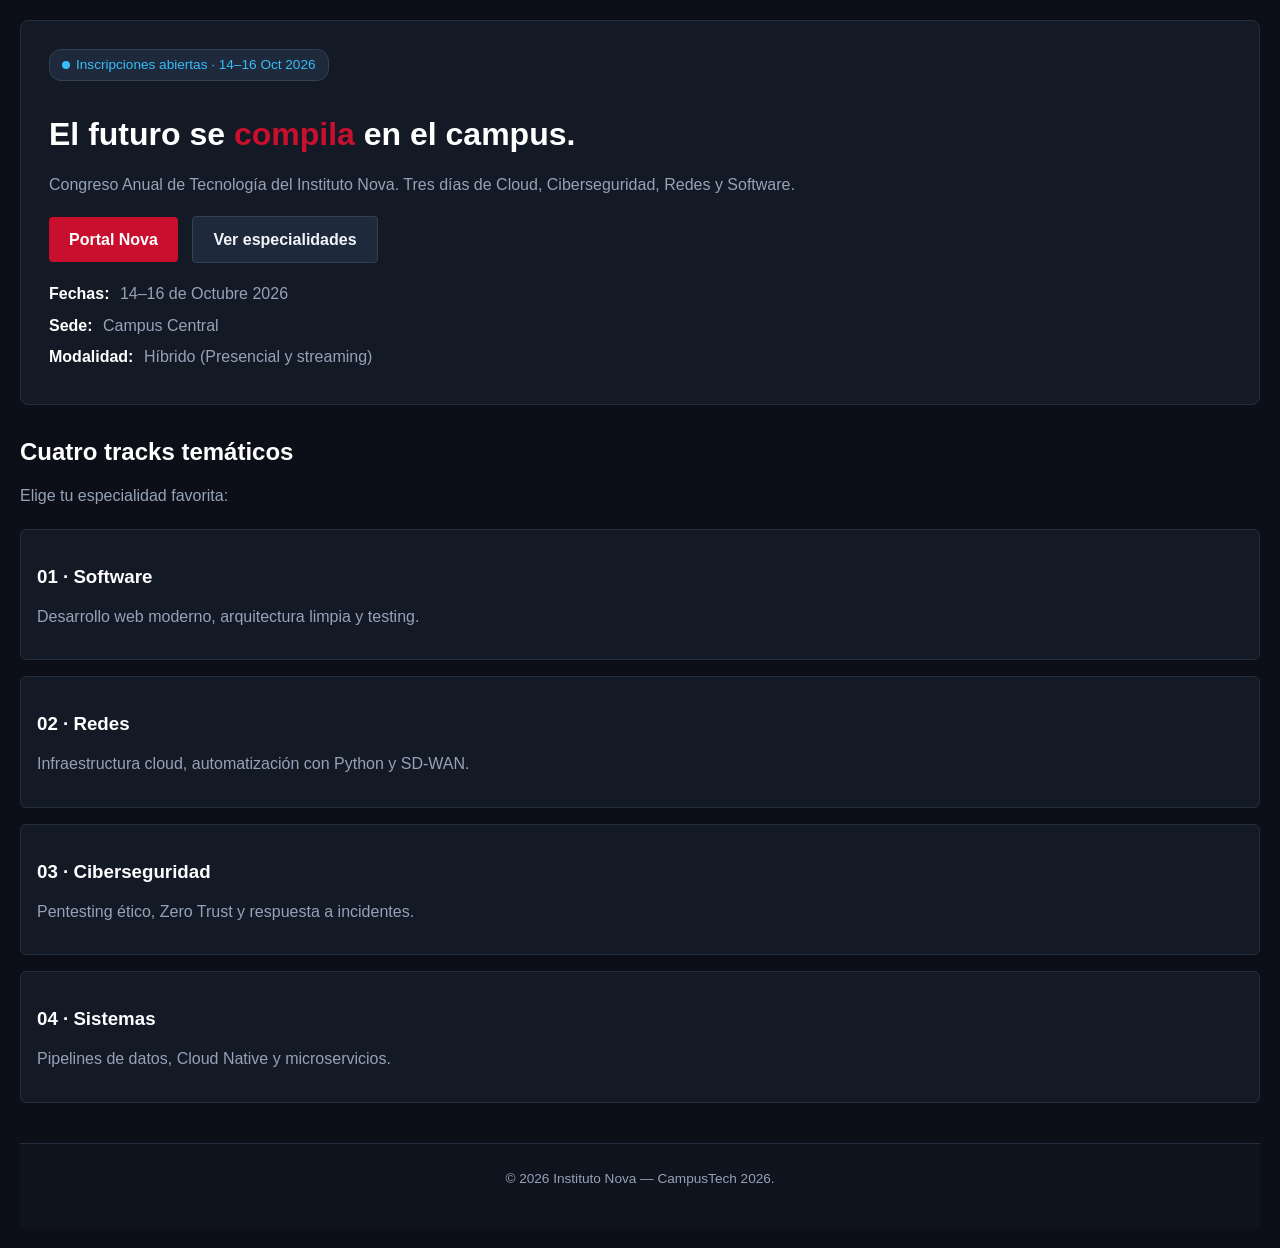
==== index.html @ 8973ba6c "feat(sesion-01): fundamentos de HTML5, metadatos y estilos basicos con CSS" ====
<!DOCTYPE html>
<html lang="es">
<head>
  <meta charset="UTF-8">
  <meta name="viewport" content="width=device-width, initial-scale=1">
  <title>CampusTech Nova 2026 — Inicio</title>
  <meta name="description" content="CampusTech Nova 2026: Congreso Anual de Tecnología del Instituto Nova.">
  <link rel="stylesheet" href="css/styles.css">
</head>
<body>
  <div class="container">
    <header class="hero-banner">
      <span class="live-pill"><span class="live-dot"></span>Inscripciones abiertas · 14–16 Oct 2026</span>
      <h1>El futuro se <span>compila</span> en el campus.</h1>
      <p>Congreso Anual de Tecnología del Instituto Nova. Tres días de Cloud, Ciberseguridad, Redes y Software.</p>
      <div class="hero-actions">
        <a href="https://www.instituto-nova.example" target="_blank" rel="noopener noreferrer" class="btn-primary">Portal Nova</a>
        <a href="#tracks" class="btn-secondary">Ver especialidades</a>
      </div>
      <div class="hero-meta">
        <div><strong>Fechas:</strong> 14–16 de Octubre 2026</div>
        <div><strong>Sede:</strong> Campus Central</div>
        <div><strong>Modalidad:</strong> Híbrido (Presencial y streaming)</div>
      </div>
    </header>

    <section id="tracks">
      <h2>Cuatro tracks temáticos</h2>
      <p>Elige tu especialidad favorita:</p>
      <div class="tracks-grid">
        <article class="track-card">
          <h3>01 · Software</h3>
          <p>Desarrollo web moderno, arquitectura limpia y testing.</p>
        </article>
        <article class="track-card">
          <h3>02 · Redes</h3>
          <p>Infraestructura cloud, automatización con Python y SD-WAN.</p>
        </article>
        <article class="track-card">
          <h3>03 · Ciberseguridad</h3>
          <p>Pentesting ético, Zero Trust y respuesta a incidentes.</p>
        </article>
        <article class="track-card">
          <h3>04 · Sistemas</h3>
          <p>Pipelines de datos, Cloud Native y microservicios.</p>
        </article>
      </div>
    </section>

    <footer class="site-footer">
      <p>© 2026 Instituto Nova — CampusTech 2026.</p>
    </footer>
  </div>
</body>
</html>
---- css/styles.css ----
/* ========================================================
   CampusTech Nova 2026 — Unidad 1: Estilos Básicos de HTML5
   ======================================================== */
* {
  margin: 0;
  padding: 0;
  box-sizing: border-box;
}

body {
  font-family: Arial, Helvetica, sans-serif;
  background-color: #0c0f17;
  color: #e2e8f0;
  line-height: 1.6;
  padding: 20px;
}

h1, h2, h3, h4 {
  color: #ffffff;
  margin-top: 16px;
  margin-bottom: 12px;
}

h1 span, h2 span {
  color: #c8102e;
}

p {
  margin-bottom: 14px;
  color: #94a3b8;
}

a {
  color: #38bdf8;
  text-decoration: none;
}

a:hover {
  text-decoration: underline;
}

.live-pill {
  display: inline-block;
  background-color: #1e293b;
  color: #38bdf8;
  padding: 4px 12px;
  border-radius: 12px;
  font-size: 0.85rem;
  margin-bottom: 12px;
  border: 1px solid #334155;
}

.live-dot {
  display: inline-block;
  width: 8px;
  height: 8px;
  background-color: #38bdf8;
  border-radius: 50%;
  margin-right: 6px;
}

.nova-badge {
  background-color: #c8102e;
  color: #ffffff;
  font-size: 0.75rem;
  font-weight: bold;
  padding: 3px 6px;
  border-radius: 3px;
  margin-right: 6px;
}

.site-header {
  background-color: #141926;
  border-bottom: 2px solid #232d42;
  padding: 16px;
  margin-bottom: 24px;
}

.header-container {
  max-width: 1100px;
  margin: 0 auto;
}

.logo {
  font-size: 1.3rem;
  font-weight: bold;
  color: #ffffff;
  display: block;
  margin-bottom: 10px;
}

.main-nav ul {
  list-style: none;
  padding: 0;
  margin: 10px 0;
}

.main-nav li {
  display: inline-block;
  margin-right: 16px;
}

.nav-link {
  color: #94a3b8;
  font-weight: bold;
}

.nav-link.active {
  color: #38bdf8;
}

.main-content {
  max-width: 1100px;
  margin: 0 auto;
}

.hero-banner {
  background-color: #141926;
  border: 1px solid #232d42;
  border-radius: 8px;
  padding: 28px;
  margin-bottom: 28px;
}

.hero-actions {
  margin: 18px 0;
}

.btn-primary {
  display: inline-block;
  background-color: #c8102e;
  color: #ffffff;
  padding: 10px 20px;
  border-radius: 4px;
  font-weight: bold;
  margin-right: 10px;
}

.btn-secondary {
  display: inline-block;
  background-color: #1e293b;
  color: #f1f5f9;
  border: 1px solid #334155;
  padding: 10px 20px;
  border-radius: 4px;
  font-weight: bold;
}

.hero-meta div {
  margin-bottom: 6px;
  color: #94a3b8;
}

.hero-meta strong {
  color: #ffffff;
  margin-right: 6px;
}

.tracks-grid, .speakers-grid, .workshops-grid, .stats-grid {
  margin: 20px 0;
}

.track-card, .speaker-card, .workshop-card, .stat, .mission-card, .info-card {
  background-color: #141926;
  border: 1px solid #232d42;
  border-radius: 6px;
  padding: 16px;
  margin-bottom: 16px;
}

.badge {
  display: inline-block;
  padding: 3px 8px;
  font-size: 0.75rem;
  border-radius: 3px;
  background-color: #1e293b;
  color: #38bdf8;
  border: 1px solid #334155;
  margin-bottom: 8px;
}

.custom-table {
  width: 100%;
  border-collapse: collapse;
  margin: 16px 0 24px;
  background-color: #141926;
}

.custom-table caption {
  text-align: left;
  font-weight: bold;
  color: #38bdf8;
  margin-bottom: 8px;
  font-size: 1.1rem;
}

.custom-table th, .custom-table td {
  border: 1px solid #334155;
  padding: 10px 12px;
  text-align: left;
}

.custom-table th {
  background-color: #1e293b;
  color: #ffffff;
}

.custom-table tr:nth-child(even) {
  background-color: #0f131d;
}

.form-card {
  background-color: #141926;
  border: 1px solid #232d42;
  border-radius: 8px;
  padding: 24px;
  margin: 20px 0;
}

fieldset {
  border: 1px solid #334155;
  border-radius: 6px;
  padding: 16px;
  margin-bottom: 20px;
}

legend {
  font-weight: bold;
  color: #38bdf8;
  padding: 0 8px;
}

.form-group {
  margin-bottom: 14px;
}

label {
  display: block;
  margin-bottom: 4px;
  font-size: 0.9rem;
  color: #cbd5e1;
}

.required {
  color: #c8102e;
  margin-left: 4px;
}

input[type="text"], input[type="email"], input[type="tel"], select, textarea {
  width: 100%;
  max-width: 550px;
  padding: 8px 12px;
  background-color: #0c0f17;
  color: #ffffff;
  border: 1px solid #334155;
  border-radius: 4px;
  font-family: inherit;
  font-size: 0.95rem;
}

input[type="radio"], input[type="checkbox"] {
  margin-right: 8px;
}

.form-hint {
  display: block;
  font-size: 0.8rem;
  color: #64748b;
  margin-top: 4px;
}

video, audio {
  max-width: 100%;
  margin: 12px 0;
  display: block;
}

.site-footer {
  background-color: #0f131d;
  border-top: 1px solid #232d42;
  padding: 24px 16px;
  margin-top: 40px;
  text-align: center;
  color: #64748b;
  font-size: 0.85rem;
}
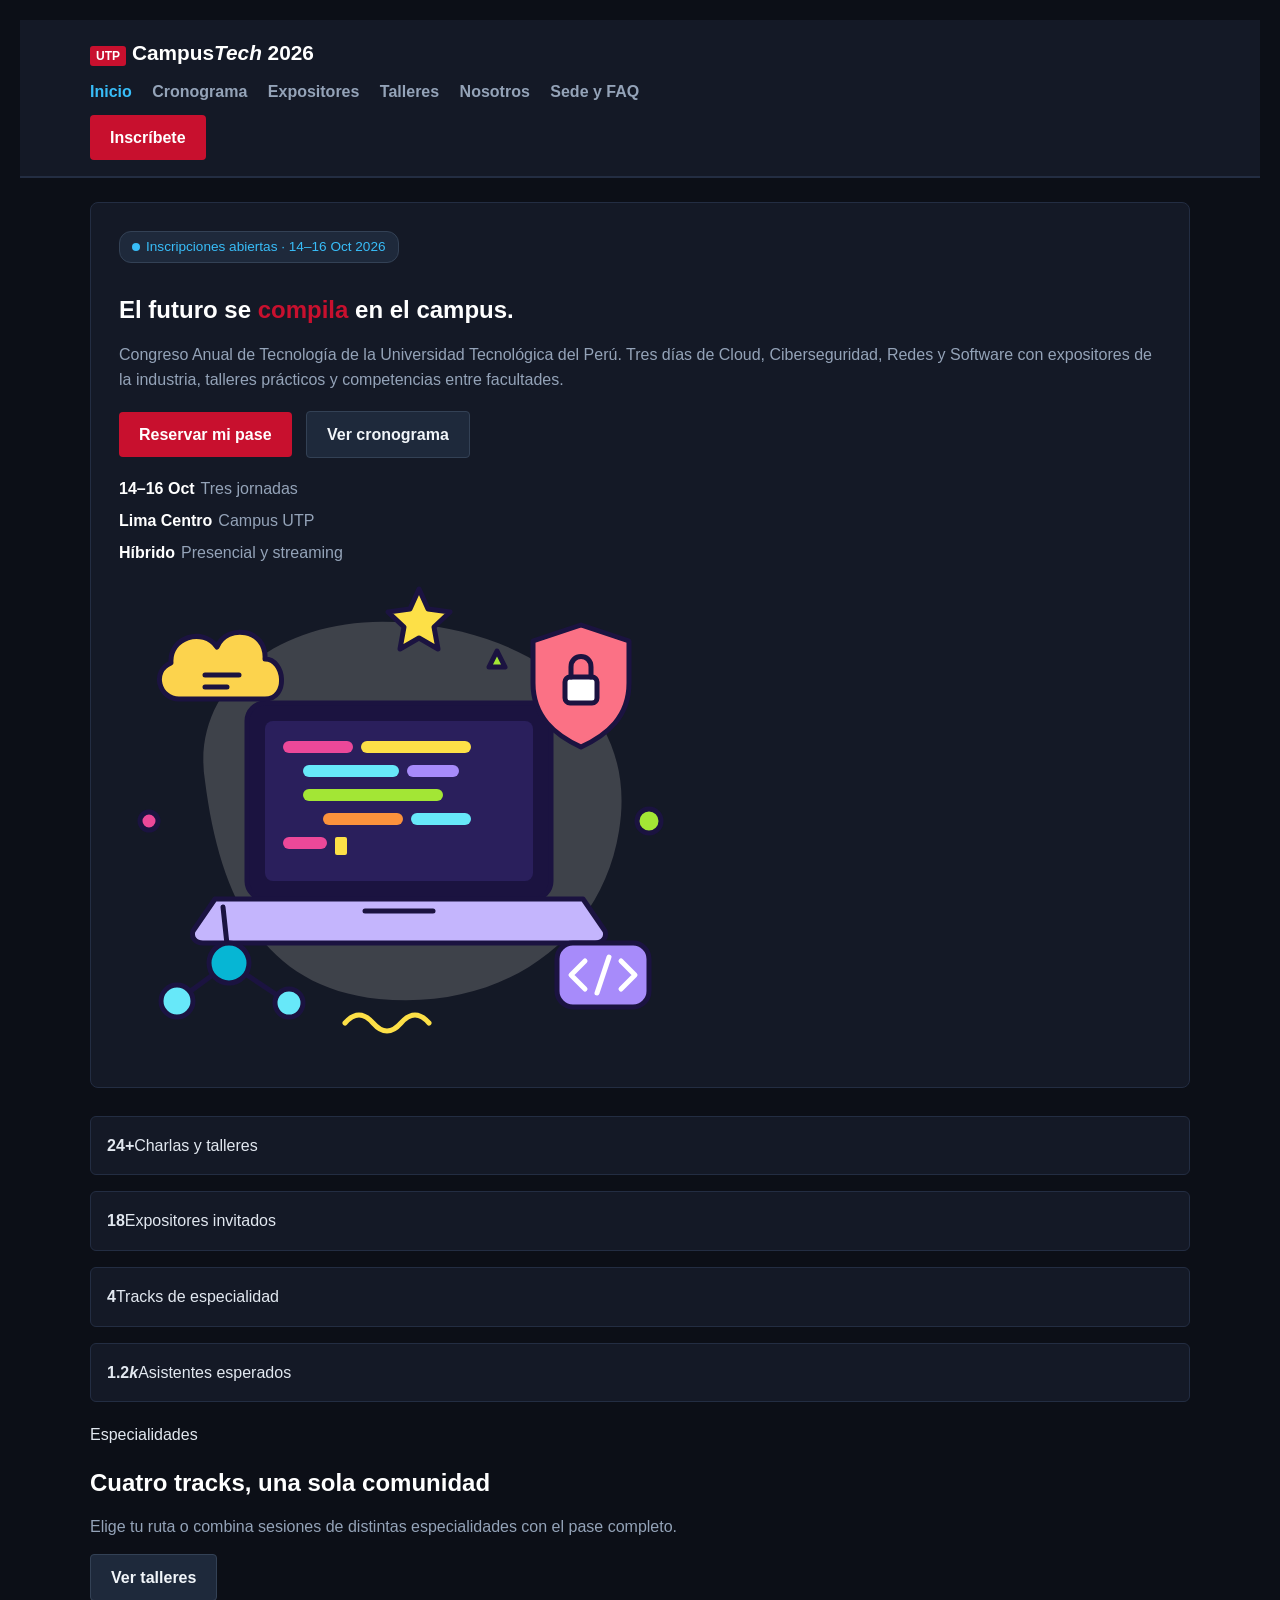
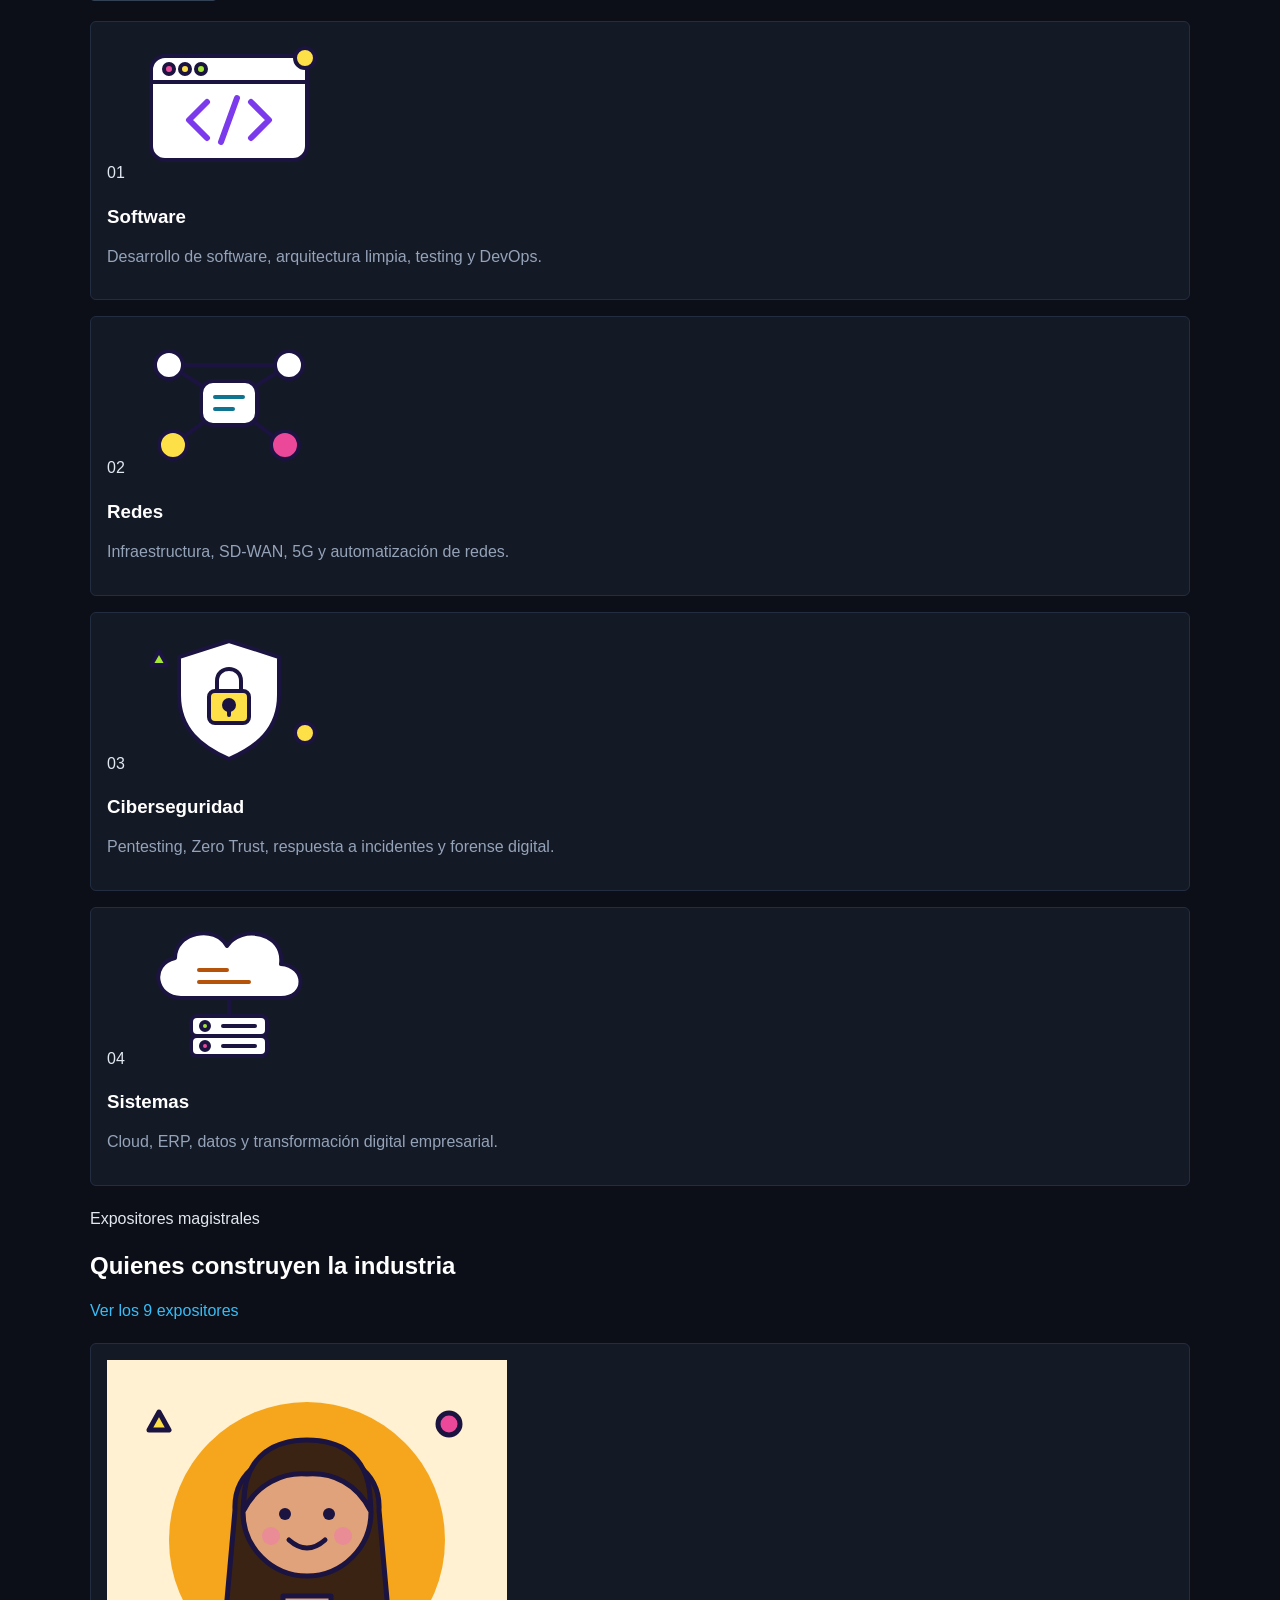
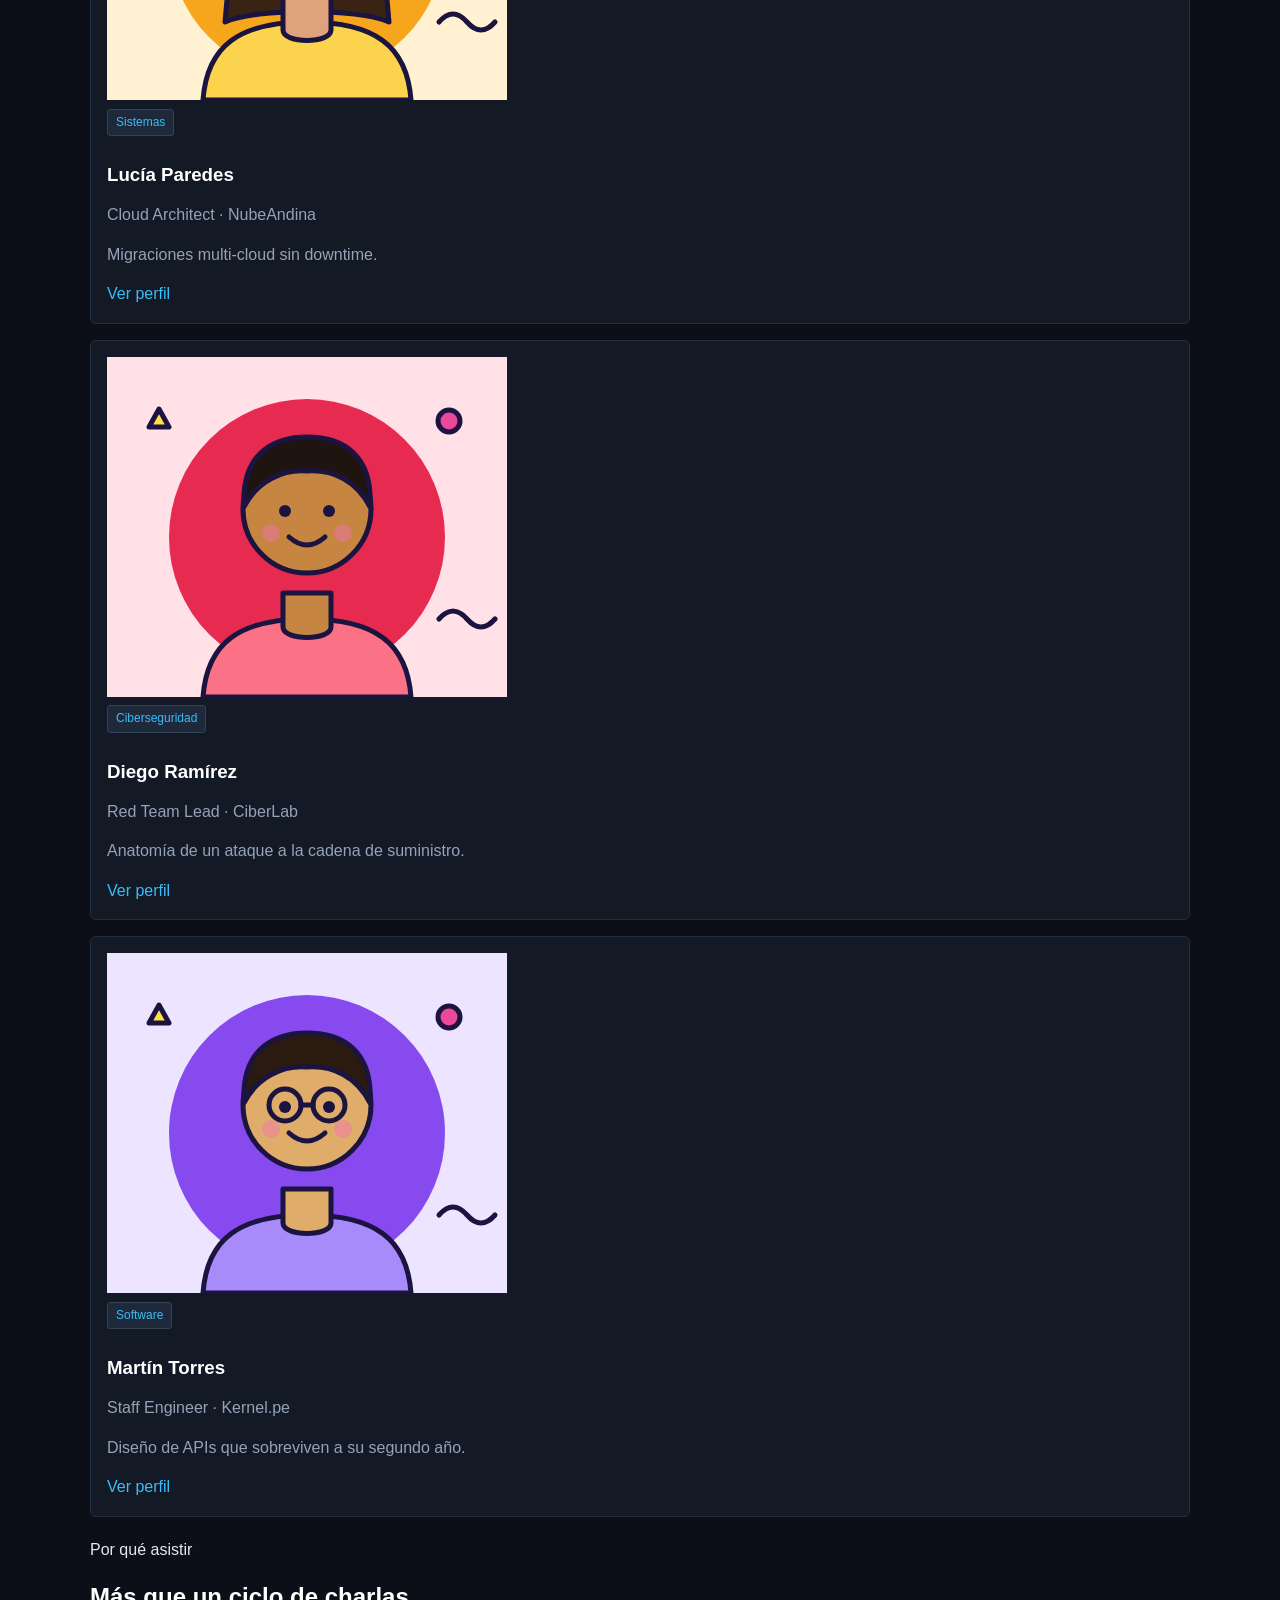
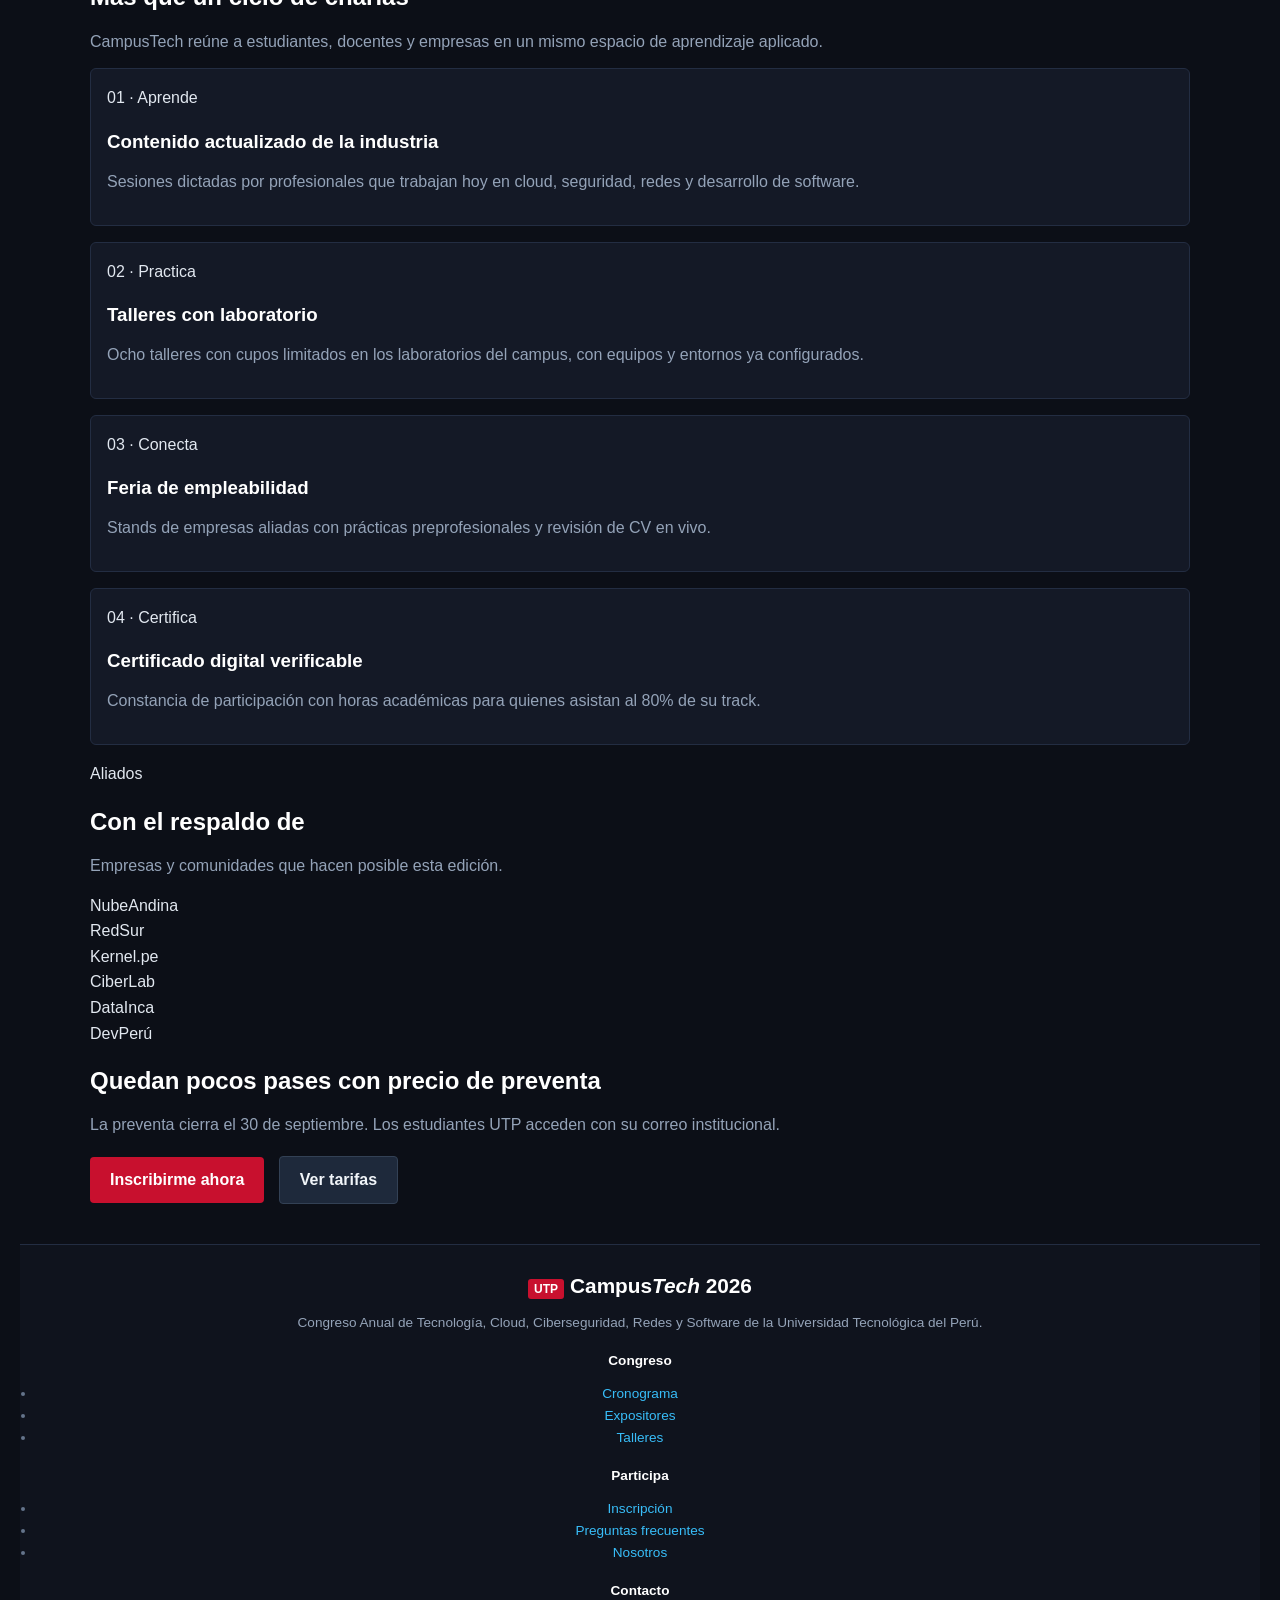
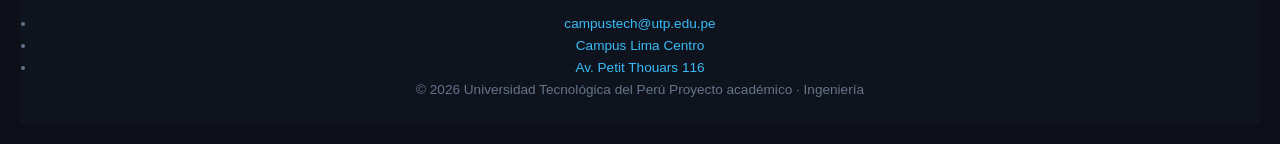
==== commit c03848bf: "feat(sesion-02): estructura semantica HTML5 y navegacion multi-pagina" ====
--- a/index.html
+++ b/index.html
@@ -3,53 +3,218 @@
 <head>
   <meta charset="UTF-8">
   <meta name="viewport" content="width=device-width, initial-scale=1">
-  <title>CampusTech Nova 2026 — Inicio</title>
-  <meta name="description" content="CampusTech Nova 2026: Congreso Anual de Tecnología del Instituto Nova.">
+  <title>CampusTech UTP 2026 — Inicio</title>
+  <meta name="description" content="CampusTech UTP 2026: Congreso Anual de Tecnología de la Universidad Tecnológica del Perú. Cloud, Ciberseguridad, Redes y Software.">
   <link rel="stylesheet" href="css/styles.css">
-</head>
+  </head>
 <body>
-  <div class="container">
-    <header class="hero-banner">
+
+  <!-- ========== HEADER ========== -->
+  <header class="site-header">
+    <div class="header-container">
+      <a href="index.html" class="logo"><span class="utp-badge">UTP</span><span class="logo-text">Campus<em>Tech</em> 2026</span></a>
+      <nav class="main-nav" id="main-nav" aria-label="Principal">
+        <ul>
+          <li><a href="index.html" class="nav-link active" aria-current="page">Inicio</a></li>
+          <li><a href="cronograma.html" class="nav-link">Cronograma</a></li>
+          <li><a href="expositores.html" class="nav-link">Expositores</a></li>
+          <li><a href="talleres.html" class="nav-link">Talleres</a></li>
+          <li><a href="nosotros.html" class="nav-link">Nosotros</a></li>
+          <li><a href="sede.html" class="nav-link">Sede y FAQ</a></li>
+        </ul>
+        <a href="registro.html" class="btn-primary">Inscríbete</a>
+      </nav>
+      </div>
+  </header>
+
+  <main class="main-content">
+
+    <!-- ========== HERO ========== -->
+    <section class="hero-banner">
       <span class="live-pill"><span class="live-dot"></span>Inscripciones abiertas · 14–16 Oct 2026</span>
-      <h1>El futuro se <span>compila</span> en el campus.</h1>
-      <p>Congreso Anual de Tecnología del Instituto Nova. Tres días de Cloud, Ciberseguridad, Redes y Software.</p>
+      <h1 class="main-title">El futuro se <span>compila</span> en el campus.</h1>
+      <p class="tagline">Congreso Anual de Tecnología de la Universidad Tecnológica del Perú. Tres días de Cloud, Ciberseguridad, Redes y Software con expositores de la industria, talleres prácticos y competencias entre facultades.</p>
       <div class="hero-actions">
-        <a href="https://www.instituto-nova.example" target="_blank" rel="noopener noreferrer" class="btn-primary">Portal Nova</a>
-        <a href="#tracks" class="btn-secondary">Ver especialidades</a>
+        <a href="registro.html" class="btn-primary">Reservar mi pase</a>
+        <a href="cronograma.html" class="btn-secondary">Ver cronograma</a>
       </div>
       <div class="hero-meta">
-        <div><strong>Fechas:</strong> 14–16 de Octubre 2026</div>
-        <div><strong>Sede:</strong> Campus Central</div>
-        <div><strong>Modalidad:</strong> Híbrido (Presencial y streaming)</div>
-      </div>
-    </header>
-
+        <div><strong>14–16 Oct</strong>Tres jornadas</div>
+        <div><strong>Lima Centro</strong>Campus UTP</div>
+        <div><strong>Híbrido</strong>Presencial y streaming</div>
+      </div>
+      <img class="hero-art" src="assets/img/hero.svg" alt="" width="560" height="480">
+    </section>
+
+    <!-- ========== CIFRAS ========== -->
+    <section aria-label="Cifras del congreso">
+      <div class="stats-grid">
+        <div class="stat"><strong>24<em>+</em></strong><span>Charlas y talleres</span></div>
+        <div class="stat"><strong>18</strong><span>Expositores invitados</span></div>
+        <div class="stat"><strong>4</strong><span>Tracks de especialidad</span></div>
+        <div class="stat"><strong>1.2<em>k</em></strong><span>Asistentes esperados</span></div>
+      </div>
+    </section>
+
+    <!-- ========== TRACKS ========== -->
     <section id="tracks">
-      <h2>Cuatro tracks temáticos</h2>
-      <p>Elige tu especialidad favorita:</p>
+      <div class="section-head">
+        <div>
+          <span class="section-eyebrow">Especialidades</span>
+          <h2>Cuatro tracks, una sola comunidad</h2>
+          <p class="section-subtitle">Elige tu ruta o combina sesiones de distintas especialidades con el pase completo.</p>
+        </div>
+        <a href="talleres.html" class="btn-secondary">Ver talleres</a>
+      </div>
       <div class="tracks-grid">
-        <article class="track-card">
-          <h3>01 · Software</h3>
-          <p>Desarrollo web moderno, arquitectura limpia y testing.</p>
-        </article>
-        <article class="track-card">
-          <h3>02 · Redes</h3>
-          <p>Infraestructura cloud, automatización con Python y SD-WAN.</p>
-        </article>
-        <article class="track-card">
-          <h3>03 · Ciberseguridad</h3>
-          <p>Pentesting ético, Zero Trust y respuesta a incidentes.</p>
-        </article>
-        <article class="track-card">
-          <h3>04 · Sistemas</h3>
-          <p>Pipelines de datos, Cloud Native y microservicios.</p>
-        </article>
-      </div>
-    </section>
-
-    <footer class="site-footer">
-      <p>© 2026 Instituto Nova — CampusTech 2026.</p>
-    </footer>
-  </div>
+        <article class="track-card software">
+          <span class="track-number">01</span>
+          <img class="track-art" src="assets/img/track-software.svg" alt="" width="200" height="140">
+          <h3>Software</h3>
+          <p>Desarrollo de software, arquitectura limpia, testing y DevOps.</p>
+        </article>
+        <article class="track-card redes">
+          <span class="track-number">02</span>
+          <img class="track-art" src="assets/img/track-redes.svg" alt="" width="200" height="140">
+          <h3>Redes</h3>
+          <p>Infraestructura, SD-WAN, 5G y automatización de redes.</p>
+        </article>
+        <article class="track-card seguridad">
+          <span class="track-number">03</span>
+          <img class="track-art" src="assets/img/track-seguridad.svg" alt="" width="200" height="140">
+          <h3>Ciberseguridad</h3>
+          <p>Pentesting, Zero Trust, respuesta a incidentes y forense digital.</p>
+        </article>
+        <article class="track-card sistemas">
+          <span class="track-number">04</span>
+          <img class="track-art" src="assets/img/track-sistemas.svg" alt="" width="200" height="140">
+          <h3>Sistemas</h3>
+          <p>Cloud, ERP, datos y transformación digital empresarial.</p>
+        </article>
+      </div>
+    </section>
+
+    <!-- ========== EXPOSITORES ========== -->
+    <section>
+      <div class="section-head">
+        <div>
+          <span class="section-eyebrow">Expositores magistrales</span>
+          <h2>Quienes construyen la industria</h2>
+        </div>
+        <a href="expositores.html" class="btn-card">Ver los 9 expositores</a>
+      </div>
+      <div class="speakers-grid">
+        <article class="speaker-card">
+          <img class="speaker-photo" src="assets/img/expositores/lucia-paredes.svg" alt="" width="400" height="340" loading="lazy">
+          <div class="speaker-body">
+            <span class="badge sistemas">Sistemas</span>
+            <h3>Lucía Paredes</h3>
+            <p class="speaker-role">Cloud Architect · NubeAndina</p>
+            <p class="speaker-topic">Migraciones multi-cloud sin downtime.</p>
+            <a href="expositores.html" class="btn-card">Ver perfil</a>
+          </div>
+        </article>
+        <article class="speaker-card">
+          <img class="speaker-photo" src="assets/img/expositores/diego-ramirez.svg" alt="" width="400" height="340" loading="lazy">
+          <div class="speaker-body">
+            <span class="badge seguridad">Ciberseguridad</span>
+            <h3>Diego Ramírez</h3>
+            <p class="speaker-role">Red Team Lead · CiberLab</p>
+            <p class="speaker-topic">Anatomía de un ataque a la cadena de suministro.</p>
+            <a href="expositores.html" class="btn-card">Ver perfil</a>
+          </div>
+        </article>
+        <article class="speaker-card">
+          <img class="speaker-photo" src="assets/img/expositores/martin-torres.svg" alt="" width="400" height="340" loading="lazy">
+          <div class="speaker-body">
+            <span class="badge software">Software</span>
+            <h3>Martín Torres</h3>
+            <p class="speaker-role">Staff Engineer · Kernel.pe</p>
+            <p class="speaker-topic">Diseño de APIs que sobreviven a su segundo año.</p>
+            <a href="expositores.html" class="btn-card">Ver perfil</a>
+          </div>
+        </article>
+      </div>
+    </section>
+
+    <!-- ========== POR QUÉ ASISTIR ========== -->
+    <section>
+      <span class="section-eyebrow">Por qué asistir</span>
+      <h2>Más que un ciclo de charlas</h2>
+      <p class="section-subtitle">CampusTech reúne a estudiantes, docentes y empresas en un mismo espacio de aprendizaje aplicado.</p>
+      <div class="two-col">
+        <div class="info-card"><span class="label">01 · Aprende</span><h3>Contenido actualizado de la industria</h3><p>Sesiones dictadas por profesionales que trabajan hoy en cloud, seguridad, redes y desarrollo de software.</p></div>
+        <div class="info-card"><span class="label">02 · Practica</span><h3>Talleres con laboratorio</h3><p>Ocho talleres con cupos limitados en los laboratorios del campus, con equipos y entornos ya configurados.</p></div>
+        <div class="info-card"><span class="label">03 · Conecta</span><h3>Feria de empleabilidad</h3><p>Stands de empresas aliadas con prácticas preprofesionales y revisión de CV en vivo.</p></div>
+        <div class="info-card"><span class="label">04 · Certifica</span><h3>Certificado digital verificable</h3><p>Constancia de participación con horas académicas para quienes asistan al 80% de su track.</p></div>
+      </div>
+    </section>
+
+    <!-- ========== ALIADOS ========== -->
+    <section>
+      <span class="section-eyebrow">Aliados</span>
+      <h2>Con el respaldo de</h2>
+      <p class="section-subtitle">Empresas y comunidades que hacen posible esta edición.</p>
+      <div class="sponsors-row">
+        <div class="sponsor">NubeAndina</div>
+        <div class="sponsor">RedSur</div>
+        <div class="sponsor">Kernel.pe</div>
+        <div class="sponsor">CiberLab</div>
+        <div class="sponsor">DataInca</div>
+        <div class="sponsor">DevPerú</div>
+      </div>
+    </section>
+
+    <!-- ========== CTA ========== -->
+    <section class="cta-band">
+      <div>
+        <h2>Quedan pocos pases con precio de preventa</h2>
+        <p>La preventa cierra el 30 de septiembre. Los estudiantes UTP acceden con su correo institucional.</p>
+      </div>
+      <div class="hero-actions">
+        <a href="registro.html" class="btn-primary">Inscribirme ahora</a>
+        <a href="cronograma.html#tarifas" class="btn-secondary">Ver tarifas</a>
+      </div>
+    </section>
+  </main>
+
+  <!-- ========== FOOTER ========== -->
+  <footer class="site-footer">
+    <div class="footer-grid">
+      <div class="footer-col">
+        <a href="index.html" class="logo"><span class="utp-badge">UTP</span><span class="logo-text">Campus<em>Tech</em> 2026</span></a>
+        <p>Congreso Anual de Tecnología, Cloud, Ciberseguridad, Redes y Software de la Universidad Tecnológica del Perú.</p>
+      </div>
+      <div class="footer-col">
+        <h4>Congreso</h4>
+        <ul>
+          <li><a href="cronograma.html">Cronograma</a></li>
+          <li><a href="expositores.html">Expositores</a></li>
+          <li><a href="talleres.html">Talleres</a></li>
+        </ul>
+      </div>
+      <div class="footer-col">
+        <h4>Participa</h4>
+        <ul>
+          <li><a href="registro.html">Inscripción</a></li>
+          <li><a href="sede.html">Preguntas frecuentes</a></li>
+          <li><a href="nosotros.html">Nosotros</a></li>
+        </ul>
+      </div>
+      <div class="footer-col">
+        <h4>Contacto</h4>
+        <ul>
+          <li><a href="mailto:campustech@utp.edu.pe">campustech@utp.edu.pe</a></li>
+          <li><a href="sede.html">Campus Lima Centro</a></li>
+          <li><a href="sede.html">Av. Petit Thouars 116</a></li>
+        </ul>
+      </div>
+    </div>
+    <div class="footer-bottom">
+      <span>© 2026 Universidad Tecnológica del Perú</span>
+      <span>Proyecto académico · Ingeniería</span>
+    </div>
+  </footer>
+
 </body>
 </html>
--- a/css/styles.css
+++ b/css/styles.css
@@ -1,5 +1,5 @@
 /* ========================================================
-   CampusTech Nova 2026 — Unidad 1: Estilos Básicos de HTML5
+   CampusTech UTP 2026 — Unidad 1: Estilos Básicos de HTML5
    ======================================================== */
 * {
   margin: 0;
@@ -59,7 +59,7 @@
   margin-right: 6px;
 }
 
-.nova-badge {
+.utp-badge {
   background-color: #c8102e;
   color: #ffffff;
   font-size: 0.75rem;
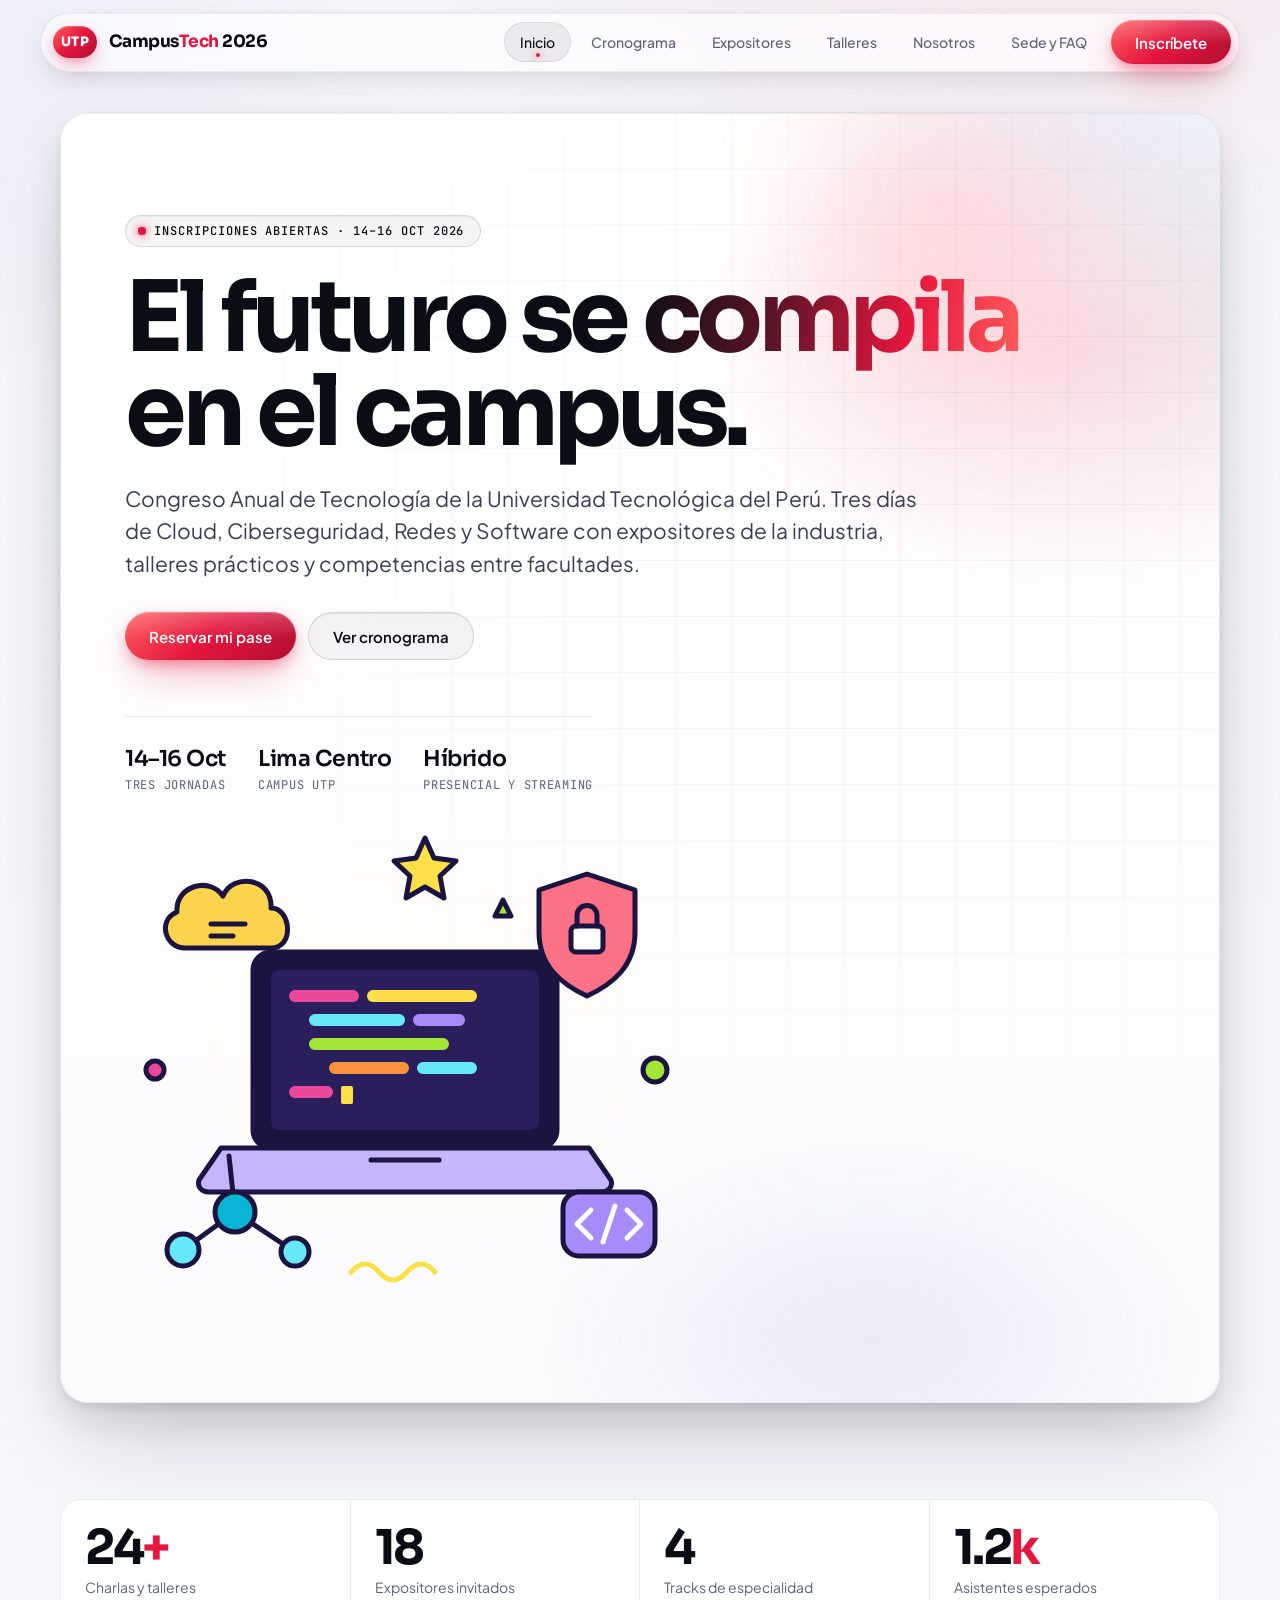
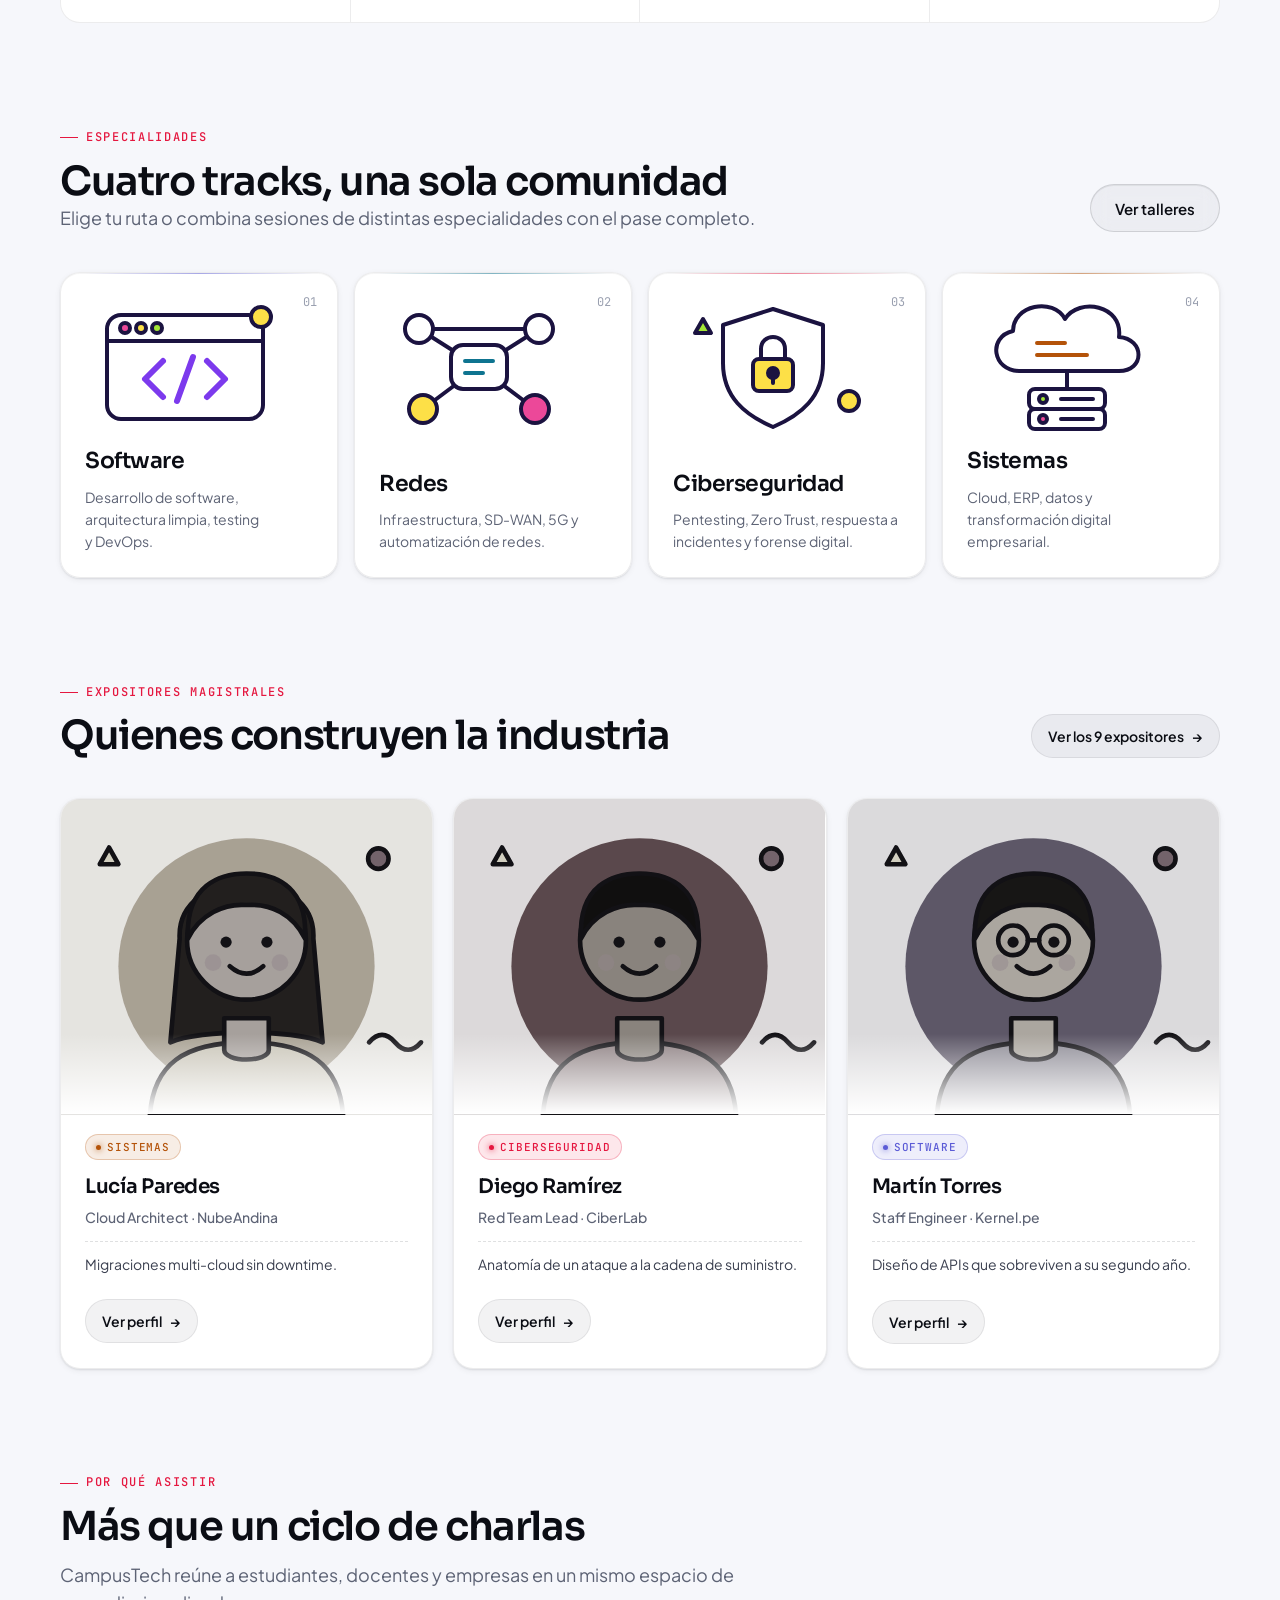
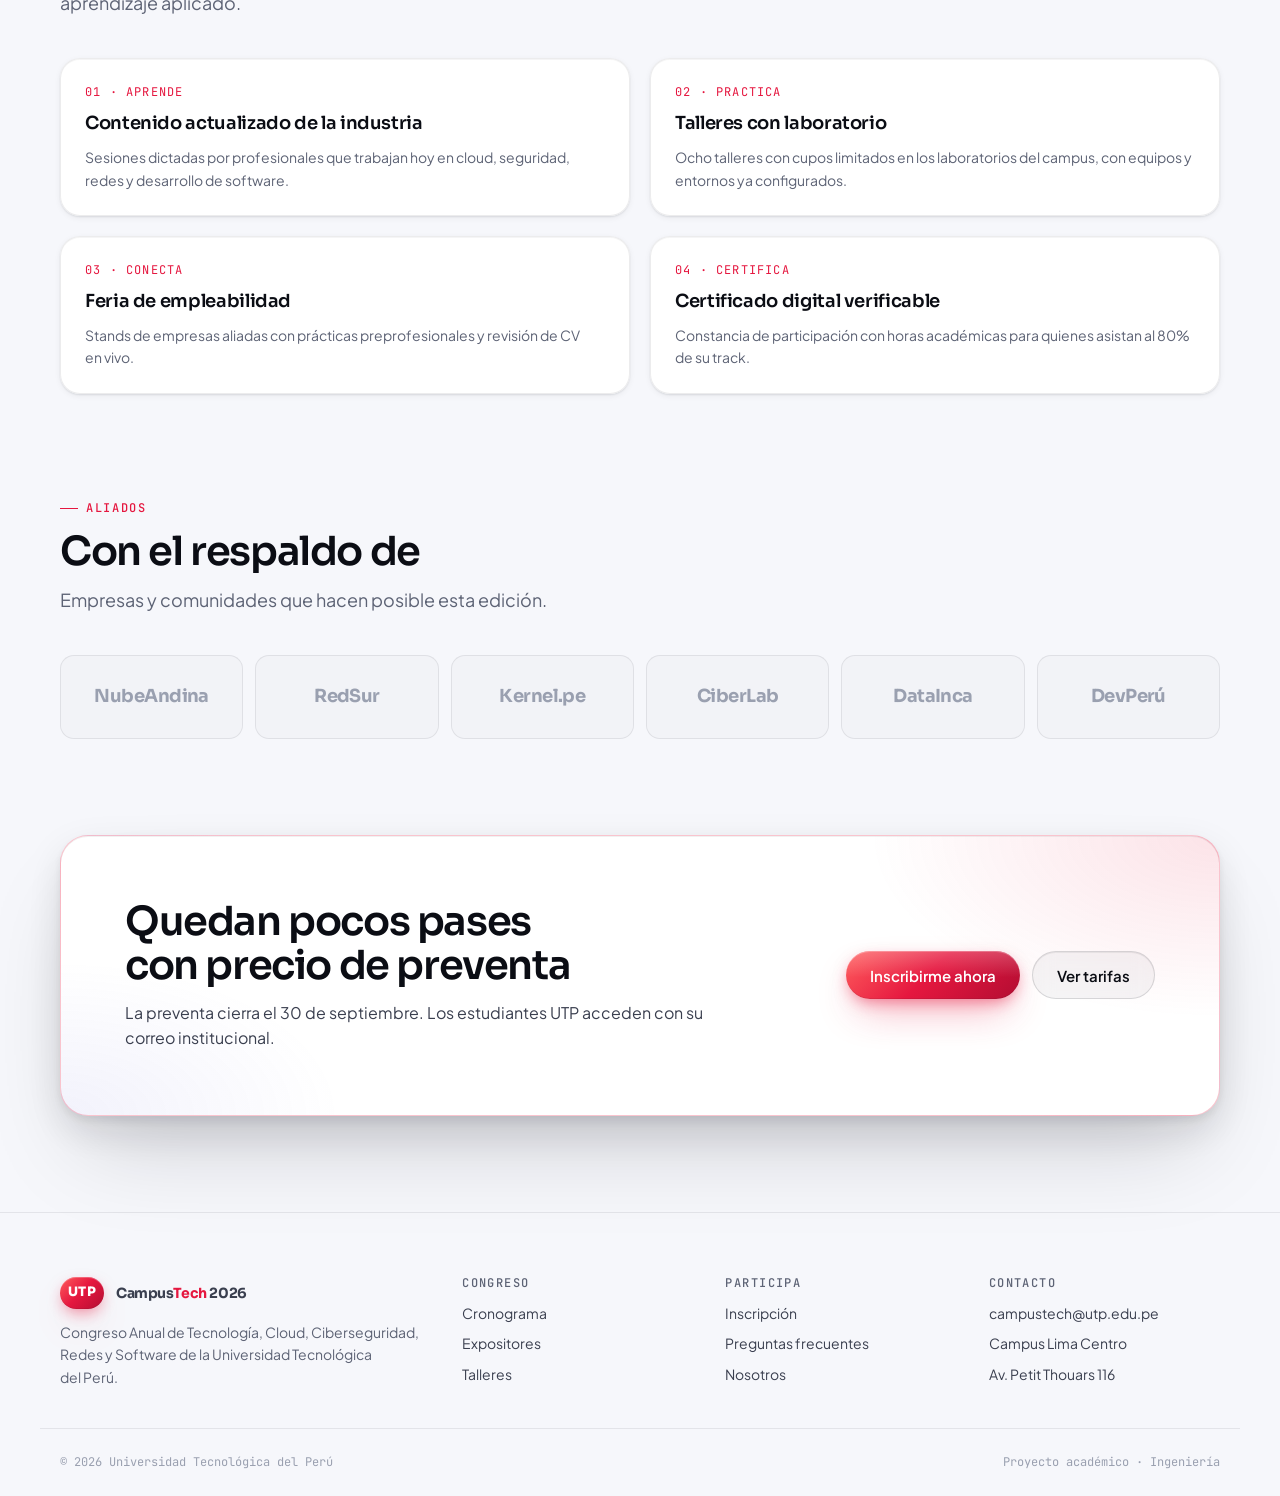
==== commit 2d68b0d1: "feat(sesion-06): tipografia Google Fonts, iconografia SVG y variables CSS" ====
--- a/index.html
+++ b/index.html
@@ -5,6 +5,9 @@
   <meta name="viewport" content="width=device-width, initial-scale=1">
   <title>CampusTech UTP 2026 — Inicio</title>
   <meta name="description" content="CampusTech UTP 2026: Congreso Anual de Tecnología de la Universidad Tecnológica del Perú. Cloud, Ciberseguridad, Redes y Software.">
+  <link rel="preconnect" href="https://fonts.googleapis.com">
+  <link rel="preconnect" href="https://fonts.gstatic.com" crossorigin>
+  <link href="https://fonts.googleapis.com/css2?family=Bricolage+Grotesque:opsz,wght@12..96,600..800&family=JetBrains+Mono:wght@400;500;600&family=Plus+Jakarta+Sans:wght@400;500;600;700&family=Sora:wght@500;600;700;800&display=swap" rel="stylesheet">
   <link rel="stylesheet" href="css/styles.css">
   </head>
 <body>
@@ -24,7 +27,10 @@
         </ul>
         <a href="registro.html" class="btn-primary">Inscríbete</a>
       </nav>
-      </div>
+      <button class="hamburger-btn" aria-label="Abrir menú" aria-controls="main-nav" aria-expanded="false">
+        <span class="bar"></span><span class="bar"></span><span class="bar"></span>
+      </button>
+    </div>
   </header>
 
   <main class="main-content">
--- a/css/styles.css
+++ b/css/styles.css
@@ -1,286 +1,2189 @@
-/* ========================================================
-   CampusTech UTP 2026 — Unidad 1: Estilos Básicos de HTML5
-   ======================================================== */
-* {
-  margin: 0;
+/* =========================================================
+   CampusTech UTP 2026 — styles.css
+   Base, tokens, tipografía y componentes
+   Fuentes: Sora (display) · Plus Jakarta Sans (texto) · JetBrains Mono (micro-labels)
+   ========================================================= */
+
+:root {
+  /* ---- Superficies (Obsidian / Midnight) ---- */
+  --bg:            #f6f7fb;
+  --bg-elev-1:     #ffffff;
+  --bg-elev-2:     #ffffff;
+  --bg-elev-3:     #eceef4;
+  --surface-glass: rgba(255, 255, 255, 0.72);
+
+  /* ---- Tinta ---- */
+  --ink:           #0b0d14;
+  --ink-soft:      #3a3f4f;
+  --ink-mute:      #5d6375;
+  --ink-faint:     #9aa0b0;
+
+  /* ---- Líneas translúcidas ---- */
+  --line:          rgba(15, 18, 30, 0.08);
+  --line-strong:   rgba(15, 18, 30, 0.13);
+  --line-hover:    rgba(15, 18, 30, 0.24);
+
+  /* ---- Identidad UTP ---- */
+  --utp:           #e5173f;   /* carmesí */
+  --utp-600:       #c8102e;
+  --coral:         #e5173f;
+  --coral-soft:    rgba(229, 23, 63, 0.10);
+  --utp-glow:      rgba(229, 23, 63, 0.35);
+
+  /* ---- Micro-acentos ---- */
+  --cyan:          #0891b2;
+  --cyan-soft:     rgba(8, 145, 178, 0.10);
+  --indigo:        #5b5bd6;
+  --indigo-soft:   rgba(91, 91, 214, 0.10);
+  --lime:          #a3f06b;
+  --amber:         #c27803;
+
+  /* ---- Estados ---- */
+  --success:       #0f9d63;
+  --success-soft:  rgba(15, 157, 99, 0.10);
+  --danger:        #e11d48;
+  --danger-soft:   rgba(225, 29, 72, 0.10);
+
+  /* ---- Tracks ---- */
+  --track-software:  #5b5bd6;
+  --track-redes:     #0e7490;
+  --track-seguridad: #e5173f;
+  --track-sistemas:  #b45309;
+
+  /* ---- Gradientes ---- */
+  --grad-utp:   linear-gradient(135deg, #ff5d5d 0%, #e5173f 48%, #b30d32 100%);
+  --grad-text:  linear-gradient(100deg, #0b0d14 0%, #5a1426 35%, #e5173f 70%, #ff5d5d 100%);
+  --grad-edge:  linear-gradient(180deg, rgba(255,255,255,0.14), rgba(15,18,30,0.02));
+
+  /* ---- Tipografía ---- */
+  --font-display: "Sora", "Plus Jakarta Sans", system-ui, sans-serif;
+  --font-body:    "Plus Jakarta Sans", system-ui, -apple-system, "Segoe UI", sans-serif;
+  --font-mono:    "JetBrains Mono", ui-monospace, "SFMono-Regular", Menlo, monospace;
+
+  --fs-xs:   0.75rem;
+  --fs-sm:   0.875rem;
+  --fs-base: 1rem;
+  --fs-md:   1.125rem;
+  --fs-lg:   1.375rem;
+  --fs-xl:   clamp(1.75rem, 1.2rem + 2vw, 2.5rem);
+  --fs-2xl:  clamp(2.25rem, 1.4rem + 3.4vw, 3.75rem);
+  --fs-hero: clamp(2.75rem, 1.2rem + 6.2vw, 6.5rem);
+
+  /* ---- Espaciado (escala 4px) ---- */
+  --sp-1: 0.25rem;  --sp-2: 0.5rem;  --sp-3: 0.75rem; --sp-4: 1rem;
+  --sp-5: 1.25rem;  --sp-6: 1.5rem;  --sp-8: 2rem;    --sp-10: 2.5rem;
+  --sp-12: 3rem;    --sp-16: 4rem;   --sp-20: 5rem;   --sp-24: 6rem;
+
+  /* ---- Radios ---- */
+  --r-xs: 6px; --r-sm: 10px; --r-md: 14px; --r-lg: 20px; --r-xl: 28px; --r-pill: 999px;
+
+  /* ---- Sombras multicapa (ambient + direct) ---- */
+  --shadow-sm:
+    0 1px 0 rgba(15,18,30,0.04) inset,
+    0 1px 2px rgba(15,18,30,0.096),
+    0 2px 6px rgba(15,18,30,0.058);
+  --shadow-md:
+    0 1px 0 rgba(15,18,30,0.05) inset,
+    0 2px 4px rgba(15,18,30,0.070),
+    0 8px 24px rgba(15,18,30,0.090),
+    0 24px 48px -12px rgba(15,18,30,0.128);
+  --shadow-lg:
+    0 1px 0 rgba(15,18,30,0.06) inset,
+    0 4px 8px rgba(15,18,30,0.077),
+    0 16px 40px rgba(15,18,30,0.109),
+    0 48px 96px -24px rgba(15,18,30,0.176);
+  --shadow-utp:
+    0 1px 0 rgba(255,255,255,0.25) inset,
+    0 -1px 0 rgba(15,18,30,0.080) inset,
+    0 6px 16px -4px rgba(229,23,63,0.55),
+    0 18px 40px -12px rgba(229,23,63,0.45);
+  --ring-focus: 0 0 0 1px var(--cyan), 0 0 0 5px rgba(8,145,178,0.18);
+
+  /* ---- Movimiento ---- */
+  --ease-out:    cubic-bezier(0.22, 1, 0.36, 1);
+  --ease-spring: cubic-bezier(0.34, 1.56, 0.64, 1);
+  --ease-in-out: cubic-bezier(0.65, 0, 0.35, 1);
+  --dur-1: 140ms; --dur-2: 240ms; --dur-3: 420ms; --dur-4: 700ms;
+
+  /* ---- Layout ---- */
+  --container: 1200px;
+  --header-h: 72px;
+
+  color-scheme: light;
+}
+
+/* =========================================================
+   RESET + BASE
+   ========================================================= */
+*, *::before, *::after { box-sizing: border-box; }
+* { margin: 0; }
+
+html {
+  -webkit-text-size-adjust: 100%;
+  text-size-adjust: 100%;
+  scroll-behavior: smooth;
+  scroll-padding-top: calc(var(--header-h) + 24px);
+}
+
+body {
+  min-height: 100vh;
+  font-family: var(--font-body);
+  font-size: var(--fs-base);
+  line-height: 1.6;
+  color: var(--ink-soft);
+  background-color: var(--bg);
+  background-image:
+    radial-gradient(1200px 600px at 85% -10%, rgba(229,23,63,0.07), transparent 60%),
+    radial-gradient(900px 500px at -10% 10%, rgba(91,91,214,0.06), transparent 60%),
+    radial-gradient(700px 400px at 50% 110%, rgba(8,145,178,0.05), transparent 60%);
+  background-attachment: fixed;
+  -webkit-font-smoothing: antialiased;
+  -moz-osx-font-smoothing: grayscale;
+  text-rendering: optimizeLegibility;
+  overflow-x: hidden;
+}
+
+/* Grano fino artesanal sobre todo el sitio */
+body::before {
+  content: "";
+  position: fixed;
+  inset: 0;
+  pointer-events: none;
+  z-index: 0;
+  opacity: 0.025;
+  background-image: url("data:image/svg+xml,%3Csvg xmlns='http://www.w3.org/2000/svg' width='160' height='160'%3E%3Cfilter id='n'%3E%3CfeTurbulence type='fractalNoise' baseFrequency='0.9' numOctaves='2' stitchTiles='stitch'/%3E%3C/filter%3E%3Crect width='100%25' height='100%25' filter='url(%23n)'/%3E%3C/svg%3E");
+}
+
+body > * { position: relative; z-index: 1; }
+
+img, picture, video, canvas, svg { display: block; max-width: 100%; }
+img { height: auto; }
+input, button, textarea, select { font: inherit; color: inherit; }
+button { cursor: pointer; background: none; border: 0; }
+p, h1, h2, h3, h4, h5, h6 { overflow-wrap: break-word; }
+p { text-wrap: pretty; }
+/* :where() deja la especificidad en 0 para que cualquier clase (p. ej. .timeline) pueda sobrescribir el padding */
+:where(ul[class], ol[class]) { list-style: none; padding: 0; }
+
+::selection { background: var(--utp); color: #fff; }
+
+a {
+  color: var(--ink);
+  text-decoration: none;
+  text-underline-offset: 0.2em;
+  transition: color var(--dur-2) var(--ease-out);
+}
+a:hover { color: var(--coral); }
+
+:focus-visible {
+  outline: none;
+  box-shadow: var(--ring-focus);
+  border-radius: var(--r-xs);
+}
+
+/* Scrollbar */
+* { scrollbar-width: thin; scrollbar-color: var(--bg-elev-3) transparent; }
+::-webkit-scrollbar { width: 10px; height: 10px; }
+::-webkit-scrollbar-thumb { background: var(--bg-elev-3); border-radius: 10px; border: 2px solid var(--bg); }
+
+/* =========================================================
+   TIPOGRAFÍA
+   ========================================================= */
+h1, h2, h3, h4, h5, h6 {
+  font-family: var(--font-display);
+  color: var(--ink);
+  font-weight: 600;
+  line-height: 1.1;
+  letter-spacing: -0.03em;
+  text-wrap: balance;
+}
+h1 { font-size: var(--fs-2xl); letter-spacing: -0.045em; }
+h2 { font-size: var(--fs-xl);  letter-spacing: -0.035em; }
+h3 { font-size: var(--fs-lg);  letter-spacing: -0.02em; }
+h4 { font-size: var(--fs-md);  letter-spacing: -0.01em; }
+
+strong, b { color: var(--ink); font-weight: 600; }
+small { font-size: var(--fs-sm); }
+code, kbd {
+  font-family: var(--font-mono);
+  font-size: 0.875em;
+  padding: 0.1em 0.4em;
+  border-radius: var(--r-xs);
+  background: var(--bg-elev-2);
+  border: 1px solid var(--line);
+  color: var(--cyan);
+}
+
+/* Encabezado de sección reutilizable */
+section > h2,
+.section-title {
+  margin-bottom: var(--sp-3);
+}
+.section-eyebrow,
+.eyebrow {
+  display: inline-flex;
+  align-items: center;
+  gap: var(--sp-2);
+  font-family: var(--font-mono);
+  font-size: var(--fs-xs);
+  font-weight: 500;
+  letter-spacing: 0.14em;
+  text-transform: uppercase;
+  color: var(--coral);
+  margin-bottom: var(--sp-3);
+}
+.section-eyebrow::before,
+.eyebrow::before {
+  content: "";
+  width: 18px;
+  height: 1px;
+  background: currentColor;
+}
+.section-subtitle,
+.section-lead {
+  max-width: 62ch;
+  color: var(--ink-mute);
+  font-size: var(--fs-md);
+  margin-bottom: var(--sp-10);
+}
+
+/* =========================================================
+   CONTENEDORES
+   ========================================================= */
+.container {
+  width: 100%;
+  max-width: var(--container);
+  margin-inline: auto;
+  padding-inline: var(--sp-5);
+}
+
+.main-content {
+  display: flex;
+  flex-direction: column;
+  gap: var(--sp-24);
+  padding-block: calc(var(--header-h) + var(--sp-10)) var(--sp-24);
+  max-width: var(--container);
+  margin-inline: auto;
+  padding-inline: var(--sp-5);
+}
+
+.main-content > section { position: relative; }
+
+/* =========================================================
+   HEADER / NAVBAR — frosted glass flotante
+   ========================================================= */
+.site-header {
+  position: fixed;
+  top: 12px;
+  left: 0;
+  right: 0;
+  z-index: 100;
+  padding-inline: var(--sp-4);
+  pointer-events: none;
+}
+
+.header-container {
+  pointer-events: auto;
+  max-width: var(--container);
+  height: 60px;
+  margin-inline: auto;
+  padding-inline: var(--sp-3) var(--sp-2);
+  display: flex;
+  align-items: center;
+  justify-content: space-between;
+  gap: var(--sp-6);
+  background: rgba(255,255,255,0.62);
+  -webkit-backdrop-filter: saturate(160%) blur(18px);
+  backdrop-filter: saturate(160%) blur(18px);
+  border: 1px solid var(--line);
+  border-radius: var(--r-pill);
+  box-shadow:
+    0 1px 0 rgba(15,18,30,0.05) inset,
+    0 10px 30px -10px rgba(15,18,30,0.192);
+  transition: background var(--dur-3) var(--ease-out), border-color var(--dur-3) var(--ease-out), box-shadow var(--dur-3) var(--ease-out);
+}
+
+.site-header.is-scrolled .header-container {
+  background: rgba(255,255,255,0.82);
+  border-color: var(--line-strong);
+}
+
+.logo {
+  display: inline-flex;
+  align-items: center;
+  gap: var(--sp-3);
+  font-family: var(--font-display);
+  font-size: 1.0625rem;
+  font-weight: 700;
+  letter-spacing: -0.03em;
+  color: var(--ink);
+  white-space: nowrap;
+}
+.logo:hover { color: var(--ink); }
+.logo-text { display: inline; white-space: nowrap; }
+.logo em { font-style: normal; color: var(--coral); }
+
+.utp-badge {
+  display: inline-grid;
+  place-items: center;
+  height: 32px;
+  min-width: 44px;
+  padding-inline: var(--sp-2);
+  font-family: var(--font-display);
+  font-size: 0.8125rem;
+  font-weight: 800;
+  letter-spacing: 0.02em;
+  color: #fff;
+  background: var(--grad-utp);
+  border-radius: var(--r-pill);
+  box-shadow: var(--shadow-utp);
+}
+
+.main-nav {
+  display: flex;
+  align-items: center;
+}
+.main-nav ul {
+  display: flex;
+  align-items: center;
+  gap: var(--sp-1);
+  list-style: none;
   padding: 0;
-  box-sizing: border-box;
-}
-
-body {
-  font-family: Arial, Helvetica, sans-serif;
-  background-color: #0c0f17;
-  color: #e2e8f0;
-  line-height: 1.6;
-  padding: 20px;
-}
-
-h1, h2, h3, h4 {
-  color: #ffffff;
-  margin-top: 16px;
-  margin-bottom: 12px;
-}
-
-h1 span, h2 span {
-  color: #c8102e;
-}
-
-p {
-  margin-bottom: 14px;
-  color: #94a3b8;
-}
-
-a {
-  color: #38bdf8;
-  text-decoration: none;
-}
-
-a:hover {
-  text-decoration: underline;
-}
+}
+
+.nav-link {
+  position: relative;
+  display: inline-flex;
+  align-items: center;
+  height: 40px;
+  padding-inline: var(--sp-4);
+  font-size: var(--fs-sm);
+  font-weight: 500;
+  color: var(--ink-mute);
+  border-radius: var(--r-pill);
+  transition: color var(--dur-2) var(--ease-out), background-color var(--dur-2) var(--ease-out);
+}
+.nav-link:hover {
+  color: var(--ink);
+  background: rgba(15,18,30,0.05);
+}
+.nav-link.active,
+.nav-link[aria-current="page"] {
+  color: var(--ink);
+  background: rgba(15,18,30,0.07);
+  box-shadow: 0 0 0 1px var(--line) inset;
+}
+.nav-link.active::after,
+.nav-link[aria-current="page"]::after {
+  content: "";
+  position: absolute;
+  left: 50%;
+  bottom: 5px;
+  width: 4px;
+  height: 4px;
+  border-radius: 50%;
+  background: var(--coral);
+  box-shadow: 0 0 8px var(--coral);
+  transform: translateX(-50%);
+}
+
+/* CTA opcional dentro del nav */
+.main-nav .btn-primary { height: 44px; margin-left: var(--sp-2); }
+
+/* Hamburguesa */
+.hamburger-btn {
+  display: none;
+  position: relative;
+  width: 44px;
+  height: 44px;
+  border-radius: 50%;
+  background: rgba(15,18,30,0.05);
+  border: 1px solid var(--line);
+  flex-direction: column;
+  align-items: center;
+  justify-content: center;
+  gap: 5px;
+  z-index: 120;
+  transition: background var(--dur-2) var(--ease-out);
+}
+.hamburger-btn:hover { background: rgba(15,18,30,0.09); }
+
+.bar {
+  display: block;
+  width: 18px;
+  height: 1.5px;
+  border-radius: 2px;
+  background: var(--ink);
+  transform-origin: center;
+  transition: transform var(--dur-3) var(--ease-spring), opacity var(--dur-2) var(--ease-out), width var(--dur-3) var(--ease-out);
+}
+.bar:nth-child(2) { width: 12px; margin-left: 6px; }
+
+/* =========================================================
+   HERO
+   ========================================================= */
+.hero-banner {
+  position: relative;
+  isolation: isolate;
+  display: flex;
+  flex-direction: column;
+  align-items: flex-start;
+  gap: var(--sp-6);
+  padding: clamp(3rem, 8vw, 7rem) clamp(1.5rem, 5vw, 4.5rem);
+  border-radius: var(--r-xl);
+  border: 1px solid var(--line);
+  background:
+    radial-gradient(600px 380px at 88% 18%, rgba(229,23,63,0.14), transparent 65%),
+    radial-gradient(520px 320px at 70% 95%, rgba(91,91,214,0.10), transparent 65%),
+    linear-gradient(180deg, #ffffff, #fbfbfd);
+  overflow: hidden;
+  box-shadow: var(--shadow-lg);
+}
+
+/* Retícula técnica con desvanecido */
+.hero-banner::before {
+  content: "";
+  position: absolute;
+  inset: 0;
+  z-index: -1;
+  background-image:
+    linear-gradient(rgba(15,18,30,0.045) 1px, transparent 1px),
+    linear-gradient(90deg, rgba(15,18,30,0.045) 1px, transparent 1px);
+  background-size: 56px 56px;
+  background-position: -1px -1px;
+  -webkit-mask-image: radial-gradient(ellipse 80% 70% at 70% 30%, #000 20%, transparent 75%);
+  mask-image: radial-gradient(ellipse 80% 70% at 70% 30%, #000 20%, transparent 75%);
+}
+
+/* Orbe de luz animado */
+.hero-banner::after {
+  content: "";
+  position: absolute;
+  z-index: -1;
+  width: 520px;
+  height: 520px;
+  right: -120px;
+  top: -160px;
+  border-radius: 50%;
+  background: conic-gradient(from 180deg, rgba(229,23,63,0.0), rgba(255,93,93,0.30), rgba(91,91,214,0.18), rgba(8,145,178,0.14), rgba(229,23,63,0.0));
+  filter: blur(70px);
+  opacity: 0.6;
+}
+
+/* Borde superior luminoso */
+.hero-banner > :first-child { position: relative; }
 
 .live-pill {
-  display: inline-block;
-  background-color: #1e293b;
-  color: #38bdf8;
-  padding: 4px 12px;
-  border-radius: 12px;
-  font-size: 0.85rem;
-  margin-bottom: 12px;
-  border: 1px solid #334155;
+  display: inline-flex;
+  align-items: center;
+  gap: var(--sp-2);
+  height: 32px;
+  padding: 0 var(--sp-4) 0 var(--sp-3);
+  font-family: var(--font-mono);
+  font-size: var(--fs-xs);
+  font-weight: 500;
+  letter-spacing: 0.08em;
+  text-transform: uppercase;
+  color: var(--ink);
+  background: rgba(15,18,30,0.04);
+  border: 1px solid var(--line-strong);
+  border-radius: var(--r-pill);
+  -webkit-backdrop-filter: blur(10px);
+  backdrop-filter: blur(10px);
+  box-shadow: 0 1px 0 rgba(15,18,30,0.06) inset;
 }
 
 .live-dot {
-  display: inline-block;
+  position: relative;
+  flex: none;
   width: 8px;
   height: 8px;
-  background-color: #38bdf8;
   border-radius: 50%;
-  margin-right: 6px;
-}
-
-.utp-badge {
-  background-color: #c8102e;
-  color: #ffffff;
-  font-size: 0.75rem;
-  font-weight: bold;
-  padding: 3px 6px;
-  border-radius: 3px;
-  margin-right: 6px;
-}
-
-.site-header {
-  background-color: #141926;
-  border-bottom: 2px solid #232d42;
-  padding: 16px;
-  margin-bottom: 24px;
-}
-
-.header-container {
-  max-width: 1100px;
-  margin: 0 auto;
-}
-
-.logo {
-  font-size: 1.3rem;
-  font-weight: bold;
-  color: #ffffff;
+  background: var(--coral);
+  box-shadow: 0 0 10px var(--coral);
+}
+.live-dot::after {
+  content: "";
+  position: absolute;
+  inset: 0;
+  border-radius: 50%;
+  background: var(--coral);
+}
+
+.main-title {
+  max-width: 14ch;
+  font-family: var(--font-display);
+  font-size: var(--fs-hero);
+  font-weight: 700;
+  line-height: 0.95;
+  letter-spacing: -0.055em;
+  color: var(--ink);
+}
+.main-title span,
+.main-title em,
+.main-title strong {
+  font-style: normal;
+  background: var(--grad-text);
+  -webkit-background-clip: text;
+  background-clip: text;
+  -webkit-text-fill-color: transparent;
+  color: transparent;
+}
+
+.tagline {
+  max-width: 54ch;
+  font-size: clamp(1.0625rem, 0.95rem + 0.5vw, 1.3125rem);
+  line-height: 1.55;
+  color: var(--ink-soft);
+}
+
+.hero-actions,
+.hero-banner .actions {
+  display: flex;
+  flex-wrap: wrap;
+  gap: var(--sp-3);
+  margin-top: var(--sp-2);
+}
+
+.hero-meta {
+  display: flex;
+  flex-wrap: wrap;
+  gap: var(--sp-8);
+  margin-top: var(--sp-8);
+  padding-top: var(--sp-6);
+  border-top: 1px solid var(--line);
+  font-family: var(--font-mono);
+  font-size: var(--fs-xs);
+  letter-spacing: 0.06em;
+  text-transform: uppercase;
+  color: var(--ink-mute);
+}
+.hero-meta strong {
   display: block;
-  margin-bottom: 10px;
-}
-
-.main-nav ul {
+  font-family: var(--font-display);
+  font-size: var(--fs-lg);
+  letter-spacing: -0.02em;
+  text-transform: none;
+  color: var(--ink);
+}
+
+/* =========================================================
+   BOTONES
+   ========================================================= */
+.btn-primary,
+.btn-secondary,
+.btn-card,
+.btn-filter {
+  --btn-h: 48px;
+  position: relative;
+  display: inline-flex;
+  align-items: center;
+  justify-content: center;
+  gap: var(--sp-2);
+  min-height: 44px;
+  font-family: var(--font-body);
+  font-weight: 600;
+  line-height: 1;
+  white-space: nowrap;
+  text-decoration: none;
+  border: 0;
+  cursor: pointer;
+  user-select: none;
+  -webkit-tap-highlight-color: transparent;
+  transition:
+    transform var(--dur-2) var(--ease-spring),
+    box-shadow var(--dur-2) var(--ease-out),
+    background-color var(--dur-2) var(--ease-out),
+    border-color var(--dur-2) var(--ease-out),
+    color var(--dur-2) var(--ease-out),
+    filter var(--dur-2) var(--ease-out);
+}
+
+/* Primario — carmesí con volumen */
+.btn-primary {
+  height: var(--btn-h);
+  padding-inline: var(--sp-6);
+  font-size: 0.9375rem;
+  color: #fff;
+  background: var(--grad-utp);
+  border-radius: var(--r-pill);
+  box-shadow: var(--shadow-utp);
+  overflow: hidden;
+  isolation: isolate;
+}
+.btn-primary::before {
+  /* brillo especular superior */
+  content: "";
+  position: absolute;
+  inset: 0;
+  z-index: -1;
+  border-radius: inherit;
+  background: linear-gradient(180deg, rgba(255,255,255,0.22), rgba(255,255,255,0) 55%);
+}
+.btn-primary::after {
+  /* barrido de luz */
+  content: "";
+  position: absolute;
+  top: 0;
+  left: -60%;
+  width: 40%;
+  height: 100%;
+  background: linear-gradient(100deg, transparent, rgba(255,255,255,0.35), transparent);
+  transform: skewX(-20deg);
+  transition: left var(--dur-4) var(--ease-out);
+}
+.btn-primary:hover {
+  color: #fff;
+  transform: translateY(-2px);
+  filter: brightness(1.06) saturate(1.05);
+  box-shadow:
+    0 1px 0 rgba(255,255,255,0.25) inset,
+    0 10px 24px -6px rgba(229,23,63,0.65),
+    0 26px 50px -14px rgba(229,23,63,0.5);
+}
+.btn-primary:hover::after { left: 130%; }
+.btn-primary:active {
+  transform: translateY(0) scale(0.97);
+  filter: brightness(0.95);
+  box-shadow: 0 1px 0 rgba(255,255,255,0.15) inset, 0 4px 10px -4px rgba(229,23,63,0.6);
+  transition-duration: 80ms;
+}
+
+/* Secundario — vidrio */
+.btn-secondary {
+  height: var(--btn-h);
+  padding-inline: var(--sp-6);
+  font-size: 0.9375rem;
+  color: var(--ink);
+  background: rgba(15,18,30,0.04);
+  border: 1px solid var(--line-strong);
+  border-radius: var(--r-pill);
+  -webkit-backdrop-filter: blur(10px);
+  backdrop-filter: blur(10px);
+  box-shadow: 0 1px 0 rgba(15,18,30,0.06) inset;
+}
+.btn-secondary:hover {
+  color: var(--ink);
+  background: rgba(15,18,30,0.08);
+  border-color: var(--line-hover);
+  transform: translateY(-2px);
+}
+.btn-secondary:active { transform: scale(0.97); transition-duration: 80ms; }
+
+/* Botón de tarjeta — link con flecha */
+.btn-card {
+  height: 40px;
+  padding-inline: var(--sp-4);
+  font-size: var(--fs-sm);
+  color: var(--ink);
+  background: rgba(15,18,30,0.05);
+  border: 1px solid var(--line);
+  border-radius: var(--r-pill);
+}
+.btn-card::after {
+  content: "→";
+  font-family: var(--font-body);
+  transition: transform var(--dur-2) var(--ease-spring);
+}
+.btn-card:hover {
+  color: #fff;
+  background: var(--utp);
+  border-color: transparent;
+  box-shadow: 0 8px 20px -8px var(--utp-glow);
+}
+.btn-card:hover::after { transform: translateX(3px); }
+.btn-card:active { transform: scale(0.96); transition-duration: 80ms; }
+
+/* Filtros — segmented chips */
+.filters,
+.filter-bar {
+  display: flex;
+  flex-wrap: wrap;
+  gap: var(--sp-2);
+  margin-bottom: var(--sp-8);
+}
+.btn-filter {
+  height: 38px;
+  padding-inline: var(--sp-4);
+  font-size: var(--fs-sm);
+  font-weight: 500;
+  color: var(--ink-mute);
+  background: transparent;
+  border: 1px solid var(--line);
+  border-radius: var(--r-pill);
+}
+.btn-filter:hover {
+  color: var(--ink);
+  border-color: var(--line-hover);
+  background: rgba(15,18,30,0.03);
+}
+.btn-filter.active,
+.btn-filter[aria-pressed="true"] {
+  color: var(--bg);
+  background: var(--ink);
+  border-color: var(--ink);
+  box-shadow: 0 6px 18px -8px rgba(15,18,30,0.35);
+}
+.btn-filter:active { transform: scale(0.95); transition-duration: 80ms; }
+
+.btn-primary:disabled,
+.btn-secondary:disabled,
+.btn-primary[aria-disabled="true"] {
+  opacity: 0.45;
+  pointer-events: none;
+  filter: grayscale(0.4);
+}
+
+/* =========================================================
+   TRACKS
+   ========================================================= */
+.tracks-grid {
+  display: grid;
+  grid-template-columns: repeat(4, minmax(0, 1fr));
+  gap: var(--sp-4);
+}
+
+.track-card {
+  --accent: var(--coral);
+  position: relative;
+  isolation: isolate;
+  display: flex;
+  flex-direction: column;
+  gap: var(--sp-3);
+  min-height: 260px;
+  padding: var(--sp-6);
+  border-radius: var(--r-lg);
+  background: linear-gradient(180deg, var(--bg-elev-2), var(--bg-elev-1));
+  border: 1px solid var(--line);
+  box-shadow: var(--shadow-sm);
+  overflow: hidden;
+  transition:
+    transform var(--dur-3) var(--ease-out),
+    border-color var(--dur-3) var(--ease-out),
+    box-shadow var(--dur-3) var(--ease-out);
+}
+
+/* Halo que sigue al cursor (usa --mx/--my si JS lo provee) */
+.track-card::before {
+  content: "";
+  position: absolute;
+  inset: 0;
+  z-index: -1;
+  background: radial-gradient(380px circle at var(--mx, 50%) var(--my, 0%), color-mix(in srgb, var(--accent) 22%, transparent), transparent 60%);
+  opacity: 0;
+  transition: opacity var(--dur-3) var(--ease-out);
+}
+/* Línea de acento superior */
+.track-card::after {
+  content: "";
+  position: absolute;
+  left: var(--sp-6);
+  right: var(--sp-6);
+  top: 0;
+  height: 1px;
+  background: linear-gradient(90deg, transparent, var(--accent), transparent);
+  opacity: 0.5;
+  transition: opacity var(--dur-3) var(--ease-out), left var(--dur-3) var(--ease-out), right var(--dur-3) var(--ease-out);
+}
+
+.track-card:hover {
+  transform: translateY(-6px);
+  border-color: color-mix(in srgb, var(--accent) 35%, var(--line));
+  box-shadow:
+    var(--shadow-md),
+    0 30px 60px -30px color-mix(in srgb, var(--accent) 55%, transparent);
+}
+.track-card:hover::before { opacity: 1; }
+.track-card:hover::after { opacity: 1; left: 0; right: 0; }
+
+.track-card h3 {
+  margin-top: auto;
+  font-size: 1.375rem;
+}
+.track-card p {
+  font-size: var(--fs-sm);
+  color: var(--ink-mute);
+  line-height: 1.6;
+}
+
+.track-card .track-icon,
+.track-card .icon {
+  display: grid;
+  place-items: center;
+  width: 48px;
+  height: 48px;
+  font-size: 1.375rem;
+  color: var(--accent);
+  border-radius: var(--r-md);
+  background: color-mix(in srgb, var(--accent) 12%, transparent);
+  border: 1px solid color-mix(in srgb, var(--accent) 28%, transparent);
+  transition: transform var(--dur-3) var(--ease-spring);
+}
+.track-card:hover .track-icon,
+.track-card:hover .icon { transform: rotate(-8deg) scale(1.08); }
+
+.track-card .track-number {
+  position: absolute;
+  top: var(--sp-5);
+  right: var(--sp-5);
+  font-family: var(--font-mono);
+  font-size: var(--fs-xs);
+  color: var(--ink-faint);
+}
+
+.track-card.software,  .track-card[data-track="software"]  { --accent: var(--track-software); }
+.track-card.redes,     .track-card[data-track="redes"]     { --accent: var(--track-redes); }
+.track-card.seguridad, .track-card[data-track="seguridad"] { --accent: var(--track-seguridad); }
+.track-card.sistemas,  .track-card[data-track="sistemas"]  { --accent: var(--track-sistemas); }
+
+/* =========================================================
+   BADGES
+   ========================================================= */
+.badge {
+  --b: var(--ink-soft);
+  display: inline-flex;
+  align-items: center;
+  gap: 6px;
+  width: fit-content;
+  height: 26px;
+  padding-inline: 10px;
+  font-family: var(--font-mono);
+  font-size: 0.6875rem;
+  font-weight: 500;
+  letter-spacing: 0.08em;
+  text-transform: uppercase;
+  line-height: 1;
+  color: var(--b);
+  background: color-mix(in srgb, var(--b) 10%, transparent);
+  border: 1px solid color-mix(in srgb, var(--b) 26%, transparent);
+  border-radius: var(--r-pill);
+  white-space: nowrap;
+}
+.badge::before {
+  content: "";
+  width: 5px;
+  height: 5px;
+  border-radius: 50%;
+  background: currentColor;
+  box-shadow: 0 0 6px currentColor;
+}
+.badge.software  { --b: var(--track-software); }
+.badge.redes     { --b: var(--track-redes); }
+.badge.seguridad { --b: var(--track-seguridad); }
+.badge.sistemas  { --b: var(--track-sistemas); }
+
+.badge-urgent {
+  display: inline-flex;
+  align-items: center;
+  gap: 6px;
+  height: 26px;
+  padding-inline: 10px;
+  font-family: var(--font-mono);
+  font-size: 0.6875rem;
+  font-weight: 600;
+  letter-spacing: 0.08em;
+  text-transform: uppercase;
+  color: #fff;
+  background: var(--grad-utp);
+  border-radius: var(--r-pill);
+  box-shadow: 0 0 0 1px rgba(255,255,255,0.12) inset, 0 6px 16px -6px var(--utp-glow);
+  white-space: nowrap;
+}
+
+/* =========================================================
+   EXPOSITORES
+   ========================================================= */
+.speakers-grid {
+  display: grid;
+  grid-template-columns: repeat(3, minmax(0, 1fr));
+  gap: var(--sp-5);
+}
+
+.speaker-card {
+  position: relative;
+  display: flex;
+  flex-direction: column;
+  border-radius: var(--r-lg);
+  background: var(--bg-elev-1);
+  border: 1px solid var(--line);
+  overflow: hidden;
+  box-shadow: var(--shadow-sm);
+  transition:
+    transform var(--dur-3) var(--ease-out),
+    box-shadow var(--dur-3) var(--ease-out),
+    border-color var(--dur-3) var(--ease-out),
+    opacity var(--dur-3) var(--ease-out);
+}
+.speaker-card:hover {
+  transform: translateY(-6px);
+  border-color: var(--line-strong);
+  box-shadow: var(--shadow-lg), 0 0 0 1px rgba(229,23,63,0.08);
+}
+
+.speaker-card img,
+.speaker-card .speaker-photo {
+  width: 100%;
+  aspect-ratio: 4 / 3.4;
+  object-fit: cover;
+  background: linear-gradient(160deg, #e6e8ef, #f6f7fb);
+  filter: grayscale(0.9) contrast(1.05) brightness(0.92);
+  transform: scale(1.001);
+  transition: filter var(--dur-4) var(--ease-out), transform var(--dur-4) var(--ease-out);
+}
+.speaker-card:hover img,
+.speaker-card:hover .speaker-photo {
+  filter: grayscale(0) contrast(1.02) brightness(1);
+  transform: scale(1.04);
+}
+
+/* Degradado de lectura sobre la foto */
+.speaker-card > img + .speaker-body::before,
+.speaker-card > .speaker-photo + .speaker-body::before {
+  content: "";
+  position: absolute;
+  left: 0; right: 0;
+  top: -80px;
+  height: 80px;
+  background: linear-gradient(180deg, rgba(255,255,255,0), var(--bg-elev-1));
+  pointer-events: none;
+}
+
+.speaker-body {
+  position: relative;
+  display: flex;
+  flex-direction: column;
+  gap: var(--sp-2);
+  flex: 1;
+  padding: var(--sp-5) var(--sp-6) var(--sp-6);
+}
+.speaker-body h3 {
+  font-size: 1.25rem;
+  letter-spacing: -0.025em;
+  margin-top: var(--sp-2);
+}
+.speaker-role {
+  font-size: var(--fs-sm);
+  font-weight: 500;
+  color: var(--ink-mute);
+}
+.speaker-topic {
+  font-size: var(--fs-sm);
+  color: var(--ink-soft);
+  line-height: 1.55;
+  padding-top: var(--sp-3);
+  margin-top: var(--sp-1);
+  border-top: 1px dashed var(--line-strong);
+}
+.speaker-body .btn-card {
+  margin-top: auto;
+  align-self: flex-start;
+}
+.speaker-body > :last-child.btn-card { margin-top: var(--sp-4); }
+
+/* Ocultar por filtro (compatibles con JS) */
+.speaker-card.hidden,
+.speaker-card.is-hidden,
+.speaker-card[hidden] { display: none; }
+
+/* =========================================================
+   TABLAS — dashboard de producto
+   ========================================================= */
+.table-section {
+  display: flex;
+  flex-direction: column;
+  gap: var(--sp-4);
+}
+
+.table-responsive {
+  position: relative;
+  width: 100%;
+  overflow-x: auto;
+  -webkit-overflow-scrolling: touch;
+  border-radius: var(--r-lg);
+  border: 1px solid var(--line);
+  background: linear-gradient(180deg, var(--bg-elev-1), rgba(255,255,255,0.6));
+  box-shadow: var(--shadow-md);
+}
+
+.custom-table {
+  width: 100%;
+  min-width: 640px;
+  border-collapse: separate;
+  border-spacing: 0;
+  font-size: var(--fs-sm);
+  font-variant-numeric: tabular-nums;
+}
+
+.custom-table caption {
+  caption-side: top;
+  text-align: left;
+  padding: var(--sp-5) var(--sp-6);
+  font-family: var(--font-display);
+  font-size: var(--fs-md);
+  font-weight: 600;
+  letter-spacing: -0.02em;
+  color: var(--ink);
+  border-bottom: 1px solid var(--line);
+}
+.custom-table caption small,
+.custom-table caption span {
+  display: block;
+  margin-top: 2px;
+  font-family: var(--font-body);
+  font-size: var(--fs-sm);
+  font-weight: 400;
+  letter-spacing: 0;
+  color: var(--ink-mute);
+}
+
+.custom-table thead th {
+  position: sticky;
+  top: 0;
+  z-index: 1;
+  padding: var(--sp-3) var(--sp-6);
+  font-family: var(--font-mono);
+  font-size: 0.6875rem;
+  font-weight: 500;
+  letter-spacing: 0.1em;
+  text-transform: uppercase;
+  text-align: left;
+  color: var(--ink-mute);
+  background: rgba(255,255,255,0.92);
+  -webkit-backdrop-filter: blur(8px);
+  backdrop-filter: blur(8px);
+  border-bottom: 1px solid var(--line);
+  white-space: nowrap;
+}
+
+.custom-table tbody th,
+.custom-table td {
+  padding: var(--sp-4) var(--sp-6);
+  text-align: left;
+  vertical-align: middle;
+  color: var(--ink-soft);
+  border-bottom: 1px solid var(--line);
+  transition: background-color var(--dur-2) var(--ease-out);
+}
+.custom-table tbody th {
+  font-weight: 600;
+  color: var(--ink);
+}
+.custom-table td:first-child,
+.custom-table tbody th:first-child {
+  font-family: var(--font-mono);
+  font-size: 0.8125rem;
+  color: var(--ink);
+  white-space: nowrap;
+}
+.custom-table tbody tr:last-child > * { border-bottom: 0; }
+.custom-table tbody tr:hover > * { background: rgba(15,18,30,0.025); }
+
+.custom-table tfoot td {
+  font-size: var(--fs-xs);
+  color: var(--ink-mute);
+  background: rgba(15,18,30,0.015);
+  border-top: 1px solid var(--line);
+  border-bottom: 0;
+}
+
+/* Fila destacada (ej. keynote o pausa) */
+.custom-table .highlight-row > * {
+  background: linear-gradient(90deg, rgba(229,23,63,0.10), rgba(229,23,63,0.02) 60%, transparent);
+  color: var(--ink);
+}
+.custom-table .highlight-row > :first-child {
+  box-shadow: inset 2px 0 0 var(--utp);
+}
+.custom-table .highlight-row:hover > * { background: linear-gradient(90deg, rgba(229,23,63,0.16), rgba(229,23,63,0.04) 60%, transparent); }
+
+/* Columna / celda recomendada en tabla de pases */
+.custom-table .recommended {
+  position: relative;
+  color: var(--ink);
+  background: linear-gradient(180deg, rgba(229,23,63,0.10), rgba(229,23,63,0.03));
+  box-shadow: inset 1px 0 0 rgba(229,23,63,0.35), inset -1px 0 0 rgba(229,23,63,0.35);
+}
+.custom-table thead .recommended {
+  color: var(--coral);
+  background: linear-gradient(180deg, rgba(229,23,63,0.18), rgba(229,23,63,0.08));
+  box-shadow: inset 1px 0 0 rgba(229,23,63,0.35), inset -1px 0 0 rgba(229,23,63,0.35), inset 0 2px 0 var(--coral);
+}
+.custom-table thead .recommended::after {
+  content: "Recomendado";
+  display: inline-block;
+  margin-left: var(--sp-2);
+  padding: 2px 8px;
+  font-size: 0.625rem;
+  letter-spacing: 0.08em;
+  color: #fff;
+  background: var(--utp);
+  border-radius: var(--r-pill);
+  vertical-align: middle;
+}
+.custom-table tbody tr:hover .recommended { background: linear-gradient(180deg, rgba(229,23,63,0.14), rgba(229,23,63,0.05)); }
+
+/* Fila recomendada (si se usa en <tr>) */
+.custom-table tr.recommended > * { background: rgba(229,23,63,0.06); color: var(--ink); }
+
+/* Indicadores de inclusión */
+.custom-table .yes,
+.custom-table .check { color: var(--success); font-weight: 600; }
+.custom-table .no,
+.custom-table .cross { color: var(--ink-faint); }
+.custom-table .price {
+  font-family: var(--font-display);
+  font-size: var(--fs-md);
+  font-weight: 600;
+  letter-spacing: -0.02em;
+  color: var(--ink);
+}
+
+/* =========================================================
+   FORMULARIO
+   ========================================================= */
+.form-page {
+  display: grid;
+  gap: var(--sp-10);
+  justify-items: center;
+}
+.form-page > header,
+.form-page > .form-intro {
+  text-align: center;
+  max-width: 640px;
+}
+
+.form-card {
+  position: relative;
+  width: 100%;
+  max-width: 760px;
+  padding: clamp(1.5rem, 4vw, 3rem);
+  display: grid;
+  gap: var(--sp-6);
+  border-radius: var(--r-xl);
+  background: linear-gradient(180deg, rgba(255,255,255,0.88), rgba(255,255,255,0.88));
+  -webkit-backdrop-filter: blur(16px);
+  backdrop-filter: blur(16px);
+  border: 1px solid var(--line);
+  box-shadow: var(--shadow-lg);
+}
+.form-card::before {
+  /* filo de luz superior */
+  content: "";
+  position: absolute;
+  top: -1px;
+  left: 12%;
+  right: 12%;
+  height: 1px;
+  background: linear-gradient(90deg, transparent, rgba(229,23,63,0.7), rgba(8,145,178,0.5), transparent);
+}
+
+.form-card fieldset {
+  border: 0;
+  padding: 0;
+  margin: 0;
+  display: grid;
+  gap: var(--sp-5);
+  min-width: 0;
+}
+.form-card legend {
+  padding: 0;
+  margin-bottom: var(--sp-4);
+  font-family: var(--font-display);
+  font-size: var(--fs-md);
+  font-weight: 600;
+  color: var(--ink);
+  letter-spacing: -0.02em;
+}
+.form-card fieldset + fieldset {
+  padding-top: var(--sp-6);
+  border-top: 1px solid var(--line);
+}
+
+.form-row {
+  display: grid;
+  grid-template-columns: repeat(2, minmax(0, 1fr));
+  gap: var(--sp-5);
+}
+
+.form-group {
+  position: relative;
+  display: flex;
+  flex-direction: column;
+  gap: var(--sp-2);
+  min-width: 0;
+}
+
+label,
+.form-label {
+  font-size: var(--fs-sm);
+  font-weight: 600;
+  color: var(--ink);
+  letter-spacing: -0.005em;
+  transition: color var(--dur-2) var(--ease-out);
+}
+.form-group label .required,
+.form-group label abbr {
+  color: var(--coral);
+  text-decoration: none;
+  margin-left: 2px;
+}
+.form-group:focus-within > label { color: var(--cyan); }
+
+input[type="text"],
+input[type="email"],
+input[type="tel"],
+input[type="number"],
+input[type="password"],
+input[type="date"],
+input[type="url"],
+input[type="search"],
+select,
+textarea {
+  width: 100%;
+  min-height: 48px;
+  padding: 12px 16px;
+  font-size: var(--fs-base);
+  color: var(--ink);
+  background: rgba(246,247,251,0.6);
+  border: 1px solid var(--line-strong);
+  border-radius: var(--r-md);
+  outline: none;
+  box-shadow: 0 1px 0 rgba(15,18,30,0.03), inset 0 1px 2px rgba(15,18,30,0.096);
+  -webkit-appearance: none;
+  appearance: none;
+  transition:
+    border-color var(--dur-2) var(--ease-out),
+    box-shadow var(--dur-2) var(--ease-out),
+    background-color var(--dur-2) var(--ease-out);
+}
+input::placeholder,
+textarea::placeholder { color: var(--ink-faint); }
+
+input:hover,
+select:hover,
+textarea:hover { border-color: var(--line-hover); }
+
+input:focus,
+select:focus,
+textarea:focus {
+  border-color: var(--cyan);
+  background: rgba(246,247,251,0.85);
+  box-shadow: 0 0 0 4px rgba(8,145,178,0.14), 0 0 24px -4px rgba(8,145,178,0.25);
+}
+
+textarea {
+  min-height: 132px;
+  resize: vertical;
+  line-height: 1.55;
+}
+
+select {
+  padding-right: 44px;
+  cursor: pointer;
+  background-image: url("data:image/svg+xml,%3Csvg xmlns='http://www.w3.org/2000/svg' width='12' height='8' viewBox='0 0 12 8' fill='none'%3E%3Cpath d='M1 1.5l5 5 5-5' stroke='%235d6375' stroke-width='1.5' stroke-linecap='round' stroke-linejoin='round'/%3E%3C/svg%3E");
+  background-repeat: no-repeat;
+  background-position: right 16px center;
+}
+select option { background: var(--bg-elev-2); color: var(--ink); }
+
+input[type="date"]::-webkit-calendar-picker-indicator { cursor: pointer; opacity: 0.6; }
+
+/* Validación (solo tras interacción del usuario) */
+input:user-invalid,
+select:user-invalid,
+textarea:user-invalid,
+.form-group.is-invalid input,
+.form-group.is-invalid select,
+.form-group.is-invalid textarea,
+input.is-invalid, select.is-invalid, textarea.is-invalid {
+  border-color: var(--danger);
+  box-shadow: 0 0 0 4px var(--danger-soft);
+}
+input:user-valid,
+select:user-valid,
+textarea:user-valid,
+.form-group.is-valid input,
+.form-group.is-valid select,
+.form-group.is-valid textarea,
+input.is-valid, select.is-valid, textarea.is-valid {
+  border-color: rgba(15,157,99,0.5);
+}
+.form-group.is-valid input,
+input.is-valid {
+  padding-right: 44px;
+  background-image: url("data:image/svg+xml,%3Csvg xmlns='http://www.w3.org/2000/svg' width='16' height='16' viewBox='0 0 16 16' fill='none'%3E%3Cpath d='M3.5 8.5l3 3 6-7' stroke='%230f9d63' stroke-width='1.8' stroke-linecap='round' stroke-linejoin='round'/%3E%3C/svg%3E");
+  background-repeat: no-repeat;
+  background-position: right 16px center;
+}
+
+.form-hint,
+.helper-text {
+  font-size: var(--fs-xs);
+  color: var(--ink-mute);
+}
+.error-message,
+.form-error {
+  display: flex;
+  align-items: center;
+  gap: 6px;
+  font-size: var(--fs-xs);
+  font-weight: 500;
+  color: var(--danger);
+}
+.error-message:empty,
+.form-error:empty { display: none; }
+
+.char-counter {
+  align-self: flex-end;
+  font-family: var(--font-mono);
+  font-size: var(--fs-xs);
+  color: var(--ink-faint);
+}
+
+/* Radio buttons — tarjetas seleccionables */
+.radio-options {
+  display: grid;
+  grid-template-columns: repeat(auto-fit, minmax(160px, 1fr));
+  gap: var(--sp-3);
+}
+.radio-options label,
+.radio-option {
+  position: relative;
+  display: flex;
+  align-items: center;
+  gap: var(--sp-3);
+  min-height: 52px;
+  padding: var(--sp-3) var(--sp-4);
+  font-weight: 500;
+  color: var(--ink-soft);
+  background: rgba(246,247,251,0.5);
+  border: 1px solid var(--line-strong);
+  border-radius: var(--r-md);
+  cursor: pointer;
+  transition: border-color var(--dur-2) var(--ease-out), background-color var(--dur-2) var(--ease-out), color var(--dur-2) var(--ease-out), transform var(--dur-2) var(--ease-spring);
+}
+.radio-options label:hover,
+.radio-option:hover { border-color: var(--line-hover); color: var(--ink); }
+.radio-options label:active { transform: scale(0.98); }
+.radio-options label:has(input:checked),
+.radio-option:has(input:checked) {
+  color: var(--ink);
+  border-color: var(--coral);
+  background: linear-gradient(180deg, rgba(229,23,63,0.10), rgba(229,23,63,0.03));
+  box-shadow: 0 0 0 3px rgba(229,23,63,0.12);
+}
+
+input[type="radio"],
+input[type="checkbox"] {
+  -webkit-appearance: none;
+  appearance: none;
+  flex: none;
+  display: grid;
+  place-items: center;
+  width: 20px;
+  height: 20px;
+  margin: 0;
+  background: rgba(246,247,251,0.8);
+  border: 1.5px solid var(--line-hover);
+  cursor: pointer;
+  transition: border-color var(--dur-2) var(--ease-out), background-color var(--dur-2) var(--ease-out), box-shadow var(--dur-2) var(--ease-out);
+}
+input[type="radio"] { border-radius: 50%; }
+input[type="checkbox"] { border-radius: 6px; }
+
+input[type="radio"]::before {
+  content: "";
+  width: 8px;
+  height: 8px;
+  border-radius: 50%;
+  background: #fff;
+  transform: scale(0);
+  transition: transform var(--dur-2) var(--ease-spring);
+}
+input[type="radio"]:checked {
+  border-color: var(--coral);
+  background: var(--utp);
+  box-shadow: 0 0 10px -2px var(--utp-glow);
+}
+input[type="radio"]:checked::before { transform: scale(1); }
+
+input[type="checkbox"]::before {
+  content: "";
+  width: 11px;
+  height: 11px;
+  background: #fff;
+  clip-path: polygon(14% 44%, 0 65%, 50% 100%, 100% 16%, 80% 0%, 43% 62%);
+  transform: scale(0) rotate(-12deg);
+  transition: transform var(--dur-2) var(--ease-spring);
+}
+input[type="checkbox"]:checked {
+  border-color: var(--coral);
+  background: var(--grad-utp);
+  box-shadow: 0 0 10px -2px var(--utp-glow);
+}
+input[type="checkbox"]:checked::before { transform: scale(1) rotate(0); }
+
+input[type="radio"]:focus-visible,
+input[type="checkbox"]:focus-visible { box-shadow: var(--ring-focus); }
+
+.checkbox-group {
+  display: flex;
+  flex-direction: column;
+  gap: var(--sp-3);
+}
+.checkbox-group label {
+  display: flex;
+  align-items: flex-start;
+  gap: var(--sp-3);
+  font-weight: 400;
+  color: var(--ink-soft);
+  line-height: 1.5;
+  cursor: pointer;
+}
+.checkbox-group label input { margin-top: 2px; }
+.checkbox-group a { color: var(--ink); text-decoration: underline; text-decoration-color: var(--coral); }
+
+.form-actions {
+  display: flex;
+  flex-wrap: wrap;
+  align-items: center;
+  justify-content: flex-end;
+  gap: var(--sp-3);
+  padding-top: var(--sp-6);
+  border-top: 1px solid var(--line);
+}
+.form-actions .btn-primary { min-width: 200px; }
+
+/* Feedback global del formulario */
+.form-feedback,
+.form-message,
+#form-feedback {
+  display: flex;
+  align-items: center;
+  gap: var(--sp-3);
+  padding: var(--sp-4) var(--sp-5);
+  font-size: var(--fs-sm);
+  border-radius: var(--r-md);
+  border: 1px solid var(--line);
+  background: rgba(15,18,30,0.03);
+}
+.form-feedback:empty,
+.form-message:empty,
+#form-feedback:empty { display: none; }
+.form-feedback.success,
+.form-feedback.is-success {
+  color: var(--success);
+  background: var(--success-soft);
+  border-color: rgba(15,157,99,0.3);
+}
+.form-feedback.error,
+.form-feedback.is-error {
+  color: var(--danger);
+  background: var(--danger-soft);
+  border-color: rgba(225,29,72,0.3);
+}
+
+/* =========================================================
+   NOSOTROS — misión, objetivos, media
+   ========================================================= */
+.mission-card,
+.about-card {
+  padding: clamp(1.5rem, 4vw, 3rem);
+  border-radius: var(--r-xl);
+  background: linear-gradient(180deg, var(--bg-elev-2), var(--bg-elev-1));
+  border: 1px solid var(--line);
+  box-shadow: var(--shadow-md);
+}
+.mission-card blockquote,
+.about-card blockquote {
+  font-family: var(--font-display);
+  font-size: var(--fs-xl);
+  line-height: 1.2;
+  letter-spacing: -0.03em;
+  color: var(--ink);
+}
+
+.objectives-list,
+.main-content ol.objectives {
+  display: grid;
+  grid-template-columns: repeat(2, minmax(0, 1fr));
+  gap: var(--sp-4);
+  counter-reset: obj;
   list-style: none;
   padding: 0;
-  margin: 10px 0;
-}
-
-.main-nav li {
-  display: inline-block;
-  margin-right: 16px;
-}
-
-.nav-link {
-  color: #94a3b8;
-  font-weight: bold;
-}
-
-.nav-link.active {
-  color: #38bdf8;
-}
-
-.main-content {
-  max-width: 1100px;
-  margin: 0 auto;
-}
-
-.hero-banner {
-  background-color: #141926;
-  border: 1px solid #232d42;
-  border-radius: 8px;
-  padding: 28px;
-  margin-bottom: 28px;
-}
-
-.hero-actions {
-  margin: 18px 0;
-}
-
-.btn-primary {
-  display: inline-block;
-  background-color: #c8102e;
-  color: #ffffff;
-  padding: 10px 20px;
+}
+.objectives-list li,
+.main-content ol.objectives li {
+  counter-increment: obj;
+  position: relative;
+  padding: var(--sp-5) var(--sp-5) var(--sp-5) calc(var(--sp-5) + 44px);
+  border-radius: var(--r-md);
+  border: 1px solid var(--line);
+  background: var(--bg-elev-1);
+  color: var(--ink-soft);
+}
+.objectives-list li::before,
+.main-content ol.objectives li::before {
+  content: counter(obj, decimal-leading-zero);
+  position: absolute;
+  left: var(--sp-5);
+  top: var(--sp-5);
+  font-family: var(--font-mono);
+  font-size: var(--fs-sm);
+  color: var(--coral);
+}
+
+.media-grid {
+  display: grid;
+  grid-template-columns: 1.6fr 1fr;
+  gap: var(--sp-5);
+  align-items: start;
+}
+
+video {
+  width: 100%;
+  aspect-ratio: 16 / 9;
+  border-radius: var(--r-lg);
+  background: #000;
+  border: 1px solid var(--line);
+  box-shadow: var(--shadow-lg);
+}
+
+audio {
+  width: 100%;
+  height: 48px;
+  border-radius: var(--r-pill);
+  color-scheme: light;
+}
+audio::-webkit-media-controls-panel { background: var(--bg-elev-3); }
+
+figure { display: grid; gap: var(--sp-3); }
+figcaption {
+  font-size: var(--fs-sm);
+  color: var(--ink-mute);
+}
+.audio-card,
+.media-card {
+  display: grid;
+  gap: var(--sp-4);
+  padding: var(--sp-6);
+  border-radius: var(--r-lg);
+  border: 1px solid var(--line);
+  background: linear-gradient(180deg, var(--bg-elev-2), var(--bg-elev-1));
+  box-shadow: var(--shadow-md);
+}
+
+/* =========================================================
+   MODAL ACCESIBLE
+   ========================================================= */
+.modal-overlay {
+  position: fixed;
+  inset: 0;
+  z-index: 200;
+  display: grid;
+  place-items: center;
+  padding: var(--sp-5);
+  background: rgba(15,18,30,0.36);
+  -webkit-backdrop-filter: blur(10px) saturate(120%);
+  backdrop-filter: blur(10px) saturate(120%);
+  opacity: 0;
+  visibility: hidden;
+  transition: opacity var(--dur-3) var(--ease-out), visibility 0s linear var(--dur-3);
+}
+.modal-overlay.is-open,
+.modal-overlay.active,
+.modal-overlay.show,
+.modal-overlay.open,
+.modal-overlay[aria-hidden="false"] {
+  opacity: 1;
+  visibility: visible;
+  transition: opacity var(--dur-3) var(--ease-out), visibility 0s;
+}
+.modal-overlay[hidden] { display: none; }
+
+.modal-container {
+  position: relative;
+  width: 100%;
+  max-width: 600px;
+  max-height: calc(100vh - 48px);
+  max-height: calc(100dvh - 48px);
+  overflow-y: auto;
+  padding: clamp(1.5rem, 4vw, 2.5rem);
+  display: grid;
+  gap: var(--sp-4);
+  border-radius: var(--r-xl);
+  background: linear-gradient(180deg, var(--bg-elev-2), var(--bg-elev-1));
+  border: 1px solid var(--line-strong);
+  box-shadow:
+    0 1px 0 rgba(15,18,30,0.06) inset,
+    0 40px 80px -20px rgba(15,18,30,0.224),
+    0 0 0 1px rgba(15,18,30,0.128),
+    0 0 120px -40px rgba(229,23,63,0.5);
+  transform: translateY(16px) scale(0.97);
+  opacity: 0;
+  transition: transform var(--dur-3) var(--ease-spring), opacity var(--dur-3) var(--ease-out);
+}
+.modal-overlay.is-open .modal-container,
+.modal-overlay.active .modal-container,
+.modal-overlay.show .modal-container,
+.modal-overlay.open .modal-container,
+.modal-overlay[aria-hidden="false"] .modal-container {
+  transform: none;
+  opacity: 1;
+}
+.modal-container h2,
+.modal-container h3 { padding-right: 48px; }
+.modal-container p { color: var(--ink-soft); }
+.modal-container img {
+  width: 88px;
+  height: 88px;
+  border-radius: 50%;
+  object-fit: cover;
+  border: 1px solid var(--line-strong);
+}
+
+.modal-close-btn {
+  position: absolute;
+  top: var(--sp-4);
+  right: var(--sp-4);
+  display: grid;
+  place-items: center;
+  width: 44px;
+  height: 44px;
+  font-size: 1.25rem;
+  line-height: 1;
+  color: var(--ink-mute);
+  background: rgba(15,18,30,0.04);
+  border: 1px solid var(--line);
+  border-radius: 50%;
+  transition: color var(--dur-2) var(--ease-out), background-color var(--dur-2) var(--ease-out), transform var(--dur-3) var(--ease-spring);
+}
+.modal-close-btn:hover {
+  color: var(--ink);
+  background: rgba(15,18,30,0.09);
+  transform: rotate(90deg);
+}
+.modal-close-btn:active { transform: rotate(90deg) scale(0.9); }
+
+body.modal-open,
+body.no-scroll,
+body.menu-open { overflow: hidden; }
+
+/* =========================================================
+   FOOTER
+   ========================================================= */
+.site-footer {
+  border-top: 1px solid var(--line);
+  padding-block: var(--sp-10);
+  font-size: var(--fs-sm);
+  color: var(--ink-mute);
+}
+.site-footer .container {
+  display: flex;
+  flex-wrap: wrap;
+  align-items: center;
+  justify-content: space-between;
+  gap: var(--sp-4);
+}
+
+
+/* =========================================================
+   PÁGINAS INTERNAS
+   ========================================================= */
+.page-hero {
+  gap: var(--sp-5);
+  padding: clamp(2.5rem, 6vw, 5rem) clamp(1.5rem, 5vw, 4.5rem);
+}
+.page-title {
+  max-width: 18ch;
+  font-size: clamp(2.5rem, 1.4rem + 4.2vw, 4.75rem);
+  font-weight: 700;
+  line-height: 1;
+  letter-spacing: -0.05em;
+}
+.page-title span {
+  background: var(--grad-text);
+  -webkit-background-clip: text;
+  background-clip: text;
+  -webkit-text-fill-color: transparent;
+}
+.breadcrumb {
+  display: flex;
+  flex-wrap: wrap;
+  align-items: center;
+  gap: var(--sp-2);
+  font-family: var(--font-mono);
+  font-size: var(--fs-xs);
+  letter-spacing: 0.06em;
+  text-transform: uppercase;
+  color: var(--ink-mute);
+}
+.breadcrumb a { color: var(--ink-mute); }
+.breadcrumb a:hover { color: var(--coral); }
+.breadcrumb span[aria-current] { color: var(--ink); }
+
+.section-head {
+  display: flex;
+  flex-wrap: wrap;
+  align-items: flex-end;
+  justify-content: space-between;
+  gap: var(--sp-6);
+  margin-bottom: var(--sp-10);
+}
+.section-head .section-subtitle { margin-bottom: 0; }
+
+.two-col {
+  display: grid;
+  grid-template-columns: repeat(2, minmax(0, 1fr));
+  gap: var(--sp-5);
+}
+.split {
+  display: grid;
+  grid-template-columns: minmax(0, 1.5fr) minmax(0, 1fr);
+  gap: var(--sp-8);
+  align-items: start;
+}
+
+/* Estadísticas */
+.stats-grid {
+  display: grid;
+  grid-template-columns: repeat(4, minmax(0, 1fr));
+  border: 1px solid var(--line);
+  border-radius: var(--r-lg);
+  background: var(--bg-elev-1);
+  overflow: hidden;
+}
+.stat {
+  display: grid;
+  gap: var(--sp-1);
+  padding: var(--sp-6);
+  border-right: 1px solid var(--line);
+}
+.stat:last-child { border-right: 0; }
+.stat strong {
+  font-family: var(--font-display);
+  font-size: clamp(2rem, 1.4rem + 2vw, 3rem);
+  font-weight: 700;
+  letter-spacing: -0.05em;
+  line-height: 1;
+  color: var(--ink);
+}
+.stat strong em { font-style: normal; color: var(--coral); }
+.stat span { font-size: var(--fs-sm); color: var(--ink-mute); }
+
+/* Patrocinadores */
+.sponsors-row {
+  display: grid;
+  grid-template-columns: repeat(6, minmax(0, 1fr));
+  gap: var(--sp-3);
+}
+.sponsor {
+  display: grid;
+  place-items: center;
+  height: 84px;
+  padding: var(--sp-4);
+  font-family: var(--font-display);
+  font-size: var(--fs-md);
+  font-weight: 700;
+  letter-spacing: -0.03em;
+  color: var(--ink-faint);
+  border: 1px solid var(--line);
+  border-radius: var(--r-md);
+  background: rgba(15,18,30,0.015);
+  transition: color var(--dur-2) var(--ease-out), border-color var(--dur-2) var(--ease-out), background-color var(--dur-2) var(--ease-out);
+}
+.sponsor:hover { color: var(--ink); border-color: var(--line-strong); background: rgba(15,18,30,0.04); }
+
+/* Banda CTA */
+.cta-band {
+  position: relative;
+  isolation: isolate;
+  display: flex;
+  flex-wrap: wrap;
+  align-items: center;
+  justify-content: space-between;
+  gap: var(--sp-8);
+  padding: clamp(2rem, 5vw, 4rem);
+  border-radius: var(--r-xl);
+  border: 1px solid rgba(229,23,63,0.25);
+  background:
+    radial-gradient(500px 260px at 100% 0%, rgba(229,23,63,0.12), transparent 70%),
+    radial-gradient(400px 220px at 0% 100%, rgba(91,91,214,0.08), transparent 70%),
+    var(--bg-elev-1);
+  overflow: hidden;
+  box-shadow: var(--shadow-lg);
+}
+.cta-band h2 { max-width: 20ch; }
+.cta-band p { max-width: 52ch; margin-top: var(--sp-3); color: var(--ink-soft); }
+.cta-band .hero-actions { margin-top: 0; }
+
+/* Lista con viñetas técnicas */
+.check-list {
+  display: grid;
+  gap: var(--sp-3);
+  list-style: none;
+  padding: 0;
+}
+.check-list li {
+  position: relative;
+  padding-left: 28px;
+  color: var(--ink-soft);
+}
+.check-list li::before {
+  content: "";
+  position: absolute;
+  left: 0;
+  top: 0.45em;
+  width: 14px;
+  height: 14px;
   border-radius: 4px;
-  font-weight: bold;
-  margin-right: 10px;
-}
-
-.btn-secondary {
-  display: inline-block;
-  background-color: #1e293b;
-  color: #f1f5f9;
-  border: 1px solid #334155;
-  padding: 10px 20px;
-  border-radius: 4px;
-  font-weight: bold;
-}
-
-.hero-meta div {
-  margin-bottom: 6px;
-  color: #94a3b8;
-}
-
-.hero-meta strong {
-  color: #ffffff;
-  margin-right: 6px;
-}
-
-.tracks-grid, .speakers-grid, .workshops-grid, .stats-grid {
-  margin: 20px 0;
-}
-
-.track-card, .speaker-card, .workshop-card, .stat, .mission-card, .info-card {
-  background-color: #141926;
-  border: 1px solid #232d42;
-  border-radius: 6px;
-  padding: 16px;
-  margin-bottom: 16px;
-}
-
-.badge {
-  display: inline-block;
-  padding: 3px 8px;
-  font-size: 0.75rem;
-  border-radius: 3px;
-  background-color: #1e293b;
-  color: #38bdf8;
-  border: 1px solid #334155;
-  margin-bottom: 8px;
-}
-
-.custom-table {
-  width: 100%;
-  border-collapse: collapse;
-  margin: 16px 0 24px;
-  background-color: #141926;
-}
-
-.custom-table caption {
-  text-align: left;
-  font-weight: bold;
-  color: #38bdf8;
-  margin-bottom: 8px;
-  font-size: 1.1rem;
-}
-
-.custom-table th, .custom-table td {
-  border: 1px solid #334155;
-  padding: 10px 12px;
-  text-align: left;
-}
-
-.custom-table th {
-  background-color: #1e293b;
-  color: #ffffff;
-}
-
-.custom-table tr:nth-child(even) {
-  background-color: #0f131d;
-}
-
-.form-card {
-  background-color: #141926;
-  border: 1px solid #232d42;
-  border-radius: 8px;
-  padding: 24px;
-  margin: 20px 0;
-}
-
-fieldset {
-  border: 1px solid #334155;
-  border-radius: 6px;
-  padding: 16px;
-  margin-bottom: 20px;
-}
-
-legend {
-  font-weight: bold;
-  color: #38bdf8;
-  padding: 0 8px;
-}
-
-.form-group {
-  margin-bottom: 14px;
-}
-
-label {
-  display: block;
-  margin-bottom: 4px;
-  font-size: 0.9rem;
-  color: #cbd5e1;
-}
-
-.required {
-  color: #c8102e;
-  margin-left: 4px;
-}
-
-input[type="text"], input[type="email"], input[type="tel"], select, textarea {
-  width: 100%;
-  max-width: 550px;
-  padding: 8px 12px;
-  background-color: #0c0f17;
-  color: #ffffff;
-  border: 1px solid #334155;
-  border-radius: 4px;
-  font-family: inherit;
-  font-size: 0.95rem;
-}
-
-input[type="radio"], input[type="checkbox"] {
-  margin-right: 8px;
-}
-
-.form-hint {
-  display: block;
-  font-size: 0.8rem;
-  color: #64748b;
-  margin-top: 4px;
-}
-
-video, audio {
-  max-width: 100%;
-  margin: 12px 0;
-  display: block;
-}
-
-.site-footer {
-  background-color: #0f131d;
-  border-top: 1px solid #232d42;
-  padding: 24px 16px;
-  margin-top: 40px;
-  text-align: center;
-  color: #64748b;
-  font-size: 0.85rem;
-}
+  background: var(--coral-soft);
+  border: 1px solid rgba(229,23,63,0.45);
+  box-shadow: inset 0 0 0 3px var(--bg-elev-1), inset 0 0 0 10px var(--coral);
+}
+
+/* Tarjeta genérica */
+.info-card {
+  display: grid;
+  gap: var(--sp-3);
+  align-content: start;
+  padding: var(--sp-6);
+  border-radius: var(--r-lg);
+  border: 1px solid var(--line);
+  background: linear-gradient(180deg, var(--bg-elev-2), var(--bg-elev-1));
+  box-shadow: var(--shadow-sm);
+}
+.info-card h3 { font-size: var(--fs-md); }
+.info-card p { font-size: var(--fs-sm); color: var(--ink-mute); }
+.info-card .label {
+  font-family: var(--font-mono);
+  font-size: var(--fs-xs);
+  letter-spacing: 0.1em;
+  text-transform: uppercase;
+  color: var(--coral);
+}
+
+/* =========================================================
+   TALLERES
+   ========================================================= */
+.workshops-grid {
+  display: grid;
+  grid-template-columns: repeat(2, minmax(0, 1fr));
+  gap: var(--sp-5);
+}
+.workshop-card {
+  position: relative;
+  display: grid;
+  gap: var(--sp-4);
+  padding: var(--sp-6);
+  border-radius: var(--r-lg);
+  border: 1px solid var(--line);
+  background: linear-gradient(180deg, var(--bg-elev-2), var(--bg-elev-1));
+  box-shadow: var(--shadow-sm);
+  transition: transform var(--dur-3) var(--ease-out), border-color var(--dur-3) var(--ease-out), box-shadow var(--dur-3) var(--ease-out);
+}
+.workshop-card:hover {
+  transform: translateY(-4px);
+  border-color: var(--line-strong);
+  box-shadow: var(--shadow-md);
+}
+.workshop-top {
+  display: flex;
+  flex-wrap: wrap;
+  align-items: center;
+  justify-content: space-between;
+  gap: var(--sp-3);
+}
+.workshop-card h3 { font-size: 1.25rem; }
+.workshop-card p { font-size: var(--fs-sm); color: var(--ink-mute); }
+.workshop-meta {
+  display: flex;
+  flex-wrap: wrap;
+  gap: var(--sp-2) var(--sp-5);
+  font-family: var(--font-mono);
+  font-size: var(--fs-xs);
+  color: var(--ink-soft);
+}
+.workshop-meta span { display: inline-flex; gap: 6px; }
+.workshop-meta b { color: var(--ink-mute); font-weight: 400; }
+.workshop-foot {
+  display: flex;
+  flex-wrap: wrap;
+  align-items: center;
+  justify-content: space-between;
+  gap: var(--sp-4);
+  padding-top: var(--sp-4);
+  border-top: 1px solid var(--line);
+}
+.capacity {
+  flex: 1;
+  min-width: 180px;
+  display: grid;
+  gap: 6px;
+  font-size: var(--fs-xs);
+  color: var(--ink-mute);
+}
+.capacity-bar {
+  height: 6px;
+  border-radius: var(--r-pill);
+  background: rgba(15,18,30,0.06);
+  overflow: hidden;
+}
+.capacity-fill {
+  height: 100%;
+  border-radius: inherit;
+  background: linear-gradient(90deg, var(--cyan), var(--indigo));
+  transform-origin: left;
+}
+.capacity-fill.is-low { background: var(--grad-utp); }
+
+/* =========================================================
+   FAQ (details / summary)
+   ========================================================= */
+.faq-list {
+  display: grid;
+  gap: var(--sp-3);
+}
+.faq-item {
+  border-radius: var(--r-md);
+  border: 1px solid var(--line);
+  background: var(--bg-elev-1);
+  transition: border-color var(--dur-2) var(--ease-out), background-color var(--dur-2) var(--ease-out);
+}
+.faq-item[open] { border-color: var(--line-strong); background: var(--bg-elev-2); }
+.faq-item summary {
+  display: flex;
+  align-items: center;
+  justify-content: space-between;
+  gap: var(--sp-4);
+  min-height: 60px;
+  padding: var(--sp-4) var(--sp-5);
+  font-family: var(--font-display);
+  font-size: 1.0625rem;
+  font-weight: 600;
+  letter-spacing: -0.02em;
+  color: var(--ink);
+  cursor: pointer;
+  list-style: none;
+}
+.faq-item summary::-webkit-details-marker { display: none; }
+.faq-item summary::after {
+  content: "+";
+  flex: none;
+  display: grid;
+  place-items: center;
+  width: 28px;
+  height: 28px;
+  font-family: var(--font-body);
+  font-size: 1.125rem;
+  font-weight: 400;
+  color: var(--ink-mute);
+  border: 1px solid var(--line-strong);
+  border-radius: 50%;
+  transition: transform var(--dur-3) var(--ease-spring), color var(--dur-2) var(--ease-out), background-color var(--dur-2) var(--ease-out);
+}
+.faq-item[open] summary::after { transform: rotate(45deg); color: #fff; background: var(--utp); border-color: transparent; }
+.faq-item p {
+  padding: 0 var(--sp-5) var(--sp-5);
+  color: var(--ink-soft);
+  max-width: 70ch;
+}
+
+/* =========================================================
+   NOSOTROS — línea de tiempo y equipo
+   ========================================================= */
+.timeline {
+  position: relative;
+  display: grid;
+  gap: var(--sp-6);
+  list-style: none;
+  padding: 0 0 0 var(--sp-8);
+}
+.timeline::before {
+  content: "";
+  position: absolute;
+  left: 7px;
+  top: 8px;
+  bottom: 8px;
+  width: 1px;
+  background: linear-gradient(180deg, var(--coral), var(--indigo), transparent);
+}
+.timeline li { position: relative; display: grid; gap: var(--sp-1); }
+.timeline li::before {
+  content: "";
+  position: absolute;
+  left: calc(var(--sp-8) * -1);
+  top: 6px;
+  width: 15px;
+  height: 15px;
+  border-radius: 50%;
+  background: var(--bg);
+  border: 2px solid var(--coral);
+  box-shadow: 0 0 12px rgba(229,23,63,0.5);
+}
+.timeline time {
+  font-family: var(--font-mono);
+  font-size: var(--fs-xs);
+  letter-spacing: 0.1em;
+  color: var(--coral);
+}
+.timeline h3 { font-size: var(--fs-md); }
+.timeline p { font-size: var(--fs-sm); color: var(--ink-mute); }
+
+.team-grid {
+  display: grid;
+  grid-template-columns: repeat(4, minmax(0, 1fr));
+  gap: var(--sp-4);
+}
+.team-card {
+  display: grid;
+  gap: var(--sp-1);
+  padding: var(--sp-5);
+  border-radius: var(--r-lg);
+  border: 1px solid var(--line);
+  background: var(--bg-elev-1);
+  transition: border-color var(--dur-2) var(--ease-out), transform var(--dur-3) var(--ease-out);
+}
+.team-card:hover { border-color: var(--line-strong); transform: translateY(-3px); }
+.avatar {
+  display: grid;
+  place-items: center;
+  width: 56px;
+  height: 56px;
+  margin-bottom: var(--sp-3);
+  font-family: var(--font-display);
+  font-weight: 700;
+  letter-spacing: -0.03em;
+  color: var(--ink);
+  border-radius: 50%;
+  background: linear-gradient(140deg, #fde7eb, var(--bg-elev-3));
+  border: 1px solid var(--line-strong);
+}
+.team-card h3 { font-size: 1rem; }
+.team-card p { font-size: var(--fs-sm); color: var(--ink-mute); }
+
+/* =========================================================
+   SEDE Y CONTACTO
+   ========================================================= */
+.map-frame {
+  position: relative;
+  min-height: 360px;
+  border-radius: var(--r-lg);
+  border: 1px solid var(--line);
+  overflow: hidden;
+  background:
+    linear-gradient(rgba(15,18,30,0.04) 1px, transparent 1px),
+    linear-gradient(90deg, rgba(15,18,30,0.04) 1px, transparent 1px),
+    var(--bg-elev-1);
+  background-size: 32px 32px, 32px 32px, auto;
+  box-shadow: var(--shadow-md);
+}
+.map-frame iframe { position: absolute; inset: 0; width: 100%; height: 100%; border: 0; filter: grayscale(1) contrast(0.95); }
+.map-pin {
+  position: absolute;
+  left: 50%;
+  top: 50%;
+  display: inline-flex;
+  align-items: center;
+  gap: var(--sp-2);
+  padding: var(--sp-2) var(--sp-4) var(--sp-2) var(--sp-3);
+  font-size: var(--fs-sm);
+  font-weight: 600;
+  color: var(--ink);
+  background: var(--surface-glass);
+  -webkit-backdrop-filter: blur(10px);
+  backdrop-filter: blur(10px);
+  border: 1px solid var(--line-strong);
+  border-radius: var(--r-pill);
+  transform: translate(-50%, -50%);
+  box-shadow: var(--shadow-md);
+}
+.contact-grid {
+  display: grid;
+  grid-template-columns: repeat(3, minmax(0, 1fr));
+  gap: var(--sp-4);
+}
+
+/* =========================================================
+   FOOTER EXTENDIDO
+   ========================================================= */
+.footer-grid {
+  display: grid;
+  grid-template-columns: minmax(0, 1.6fr) repeat(3, minmax(0, 1fr));
+  gap: var(--sp-8);
+  max-width: var(--container);
+  margin-inline: auto;
+  padding: var(--sp-16) var(--sp-5) var(--sp-10);
+}
+.footer-col { display: grid; gap: var(--sp-3); align-content: start; }
+.footer-col h4 {
+  font-family: var(--font-mono);
+  font-size: var(--fs-xs);
+  font-weight: 500;
+  letter-spacing: 0.12em;
+  text-transform: uppercase;
+  color: var(--ink-mute);
+}
+.footer-col ul { display: grid; gap: var(--sp-2); list-style: none; padding: 0; }
+.footer-col a { color: var(--ink-soft); font-size: var(--fs-sm); }
+.footer-col a:hover { color: var(--coral); }
+.footer-col p { font-size: var(--fs-sm); color: var(--ink-mute); max-width: 36ch; }
+.footer-bottom {
+  display: flex;
+  flex-wrap: wrap;
+  justify-content: space-between;
+  gap: var(--sp-3);
+  max-width: var(--container);
+  margin-inline: auto;
+  padding: var(--sp-6) var(--sp-5);
+  border-top: 1px solid var(--line);
+  font-family: var(--font-mono);
+  font-size: var(--fs-xs);
+  color: var(--ink-faint);
+}
+
+/* =========================================================
+   UTILIDADES
+   ========================================================= */
+.sr-only {
+  position: absolute !important;
+  width: 1px; height: 1px;
+  padding: 0; margin: -1px;
+  overflow: hidden; clip: rect(0,0,0,0);
+  white-space: nowrap; border: 0;
+}
+.skip-link {
+  position: absolute;
+  top: -100px;
+  left: var(--sp-4);
+  z-index: 300;
+  padding: var(--sp-3) var(--sp-4);
+  background: var(--utp);
+  color: #fff;
+  border-radius: var(--r-sm);
+}
+.skip-link:focus { top: var(--sp-4); color: #fff; }
+
+.text-gradient {
+  background: var(--grad-text);
+  -webkit-background-clip: text;
+  background-clip: text;
+  -webkit-text-fill-color: transparent;
+}
+.mono { font-family: var(--font-mono); }
+
+/* ---------- Versión estática (sin runtime de Claude Design) ---------- */
+/* Iniciales en lugar de foto de expositor */
+.speaker-card .speaker-initials {
+  display: grid;
+  place-items: center;
+  font-family: var(--font-display);
+  font-size: 3rem;
+  font-weight: 700;
+  letter-spacing: -0.04em;
+  color: rgba(15, 18, 30, 0.16);
+}
+/* El footer de varias columnas maneja su propio espaciado */
+.site-footer:has(.footer-grid) { padding: 0; }
+/* Elementos ocultos por los filtros y pestañas de JS */
+[hidden] { display: none !important; }
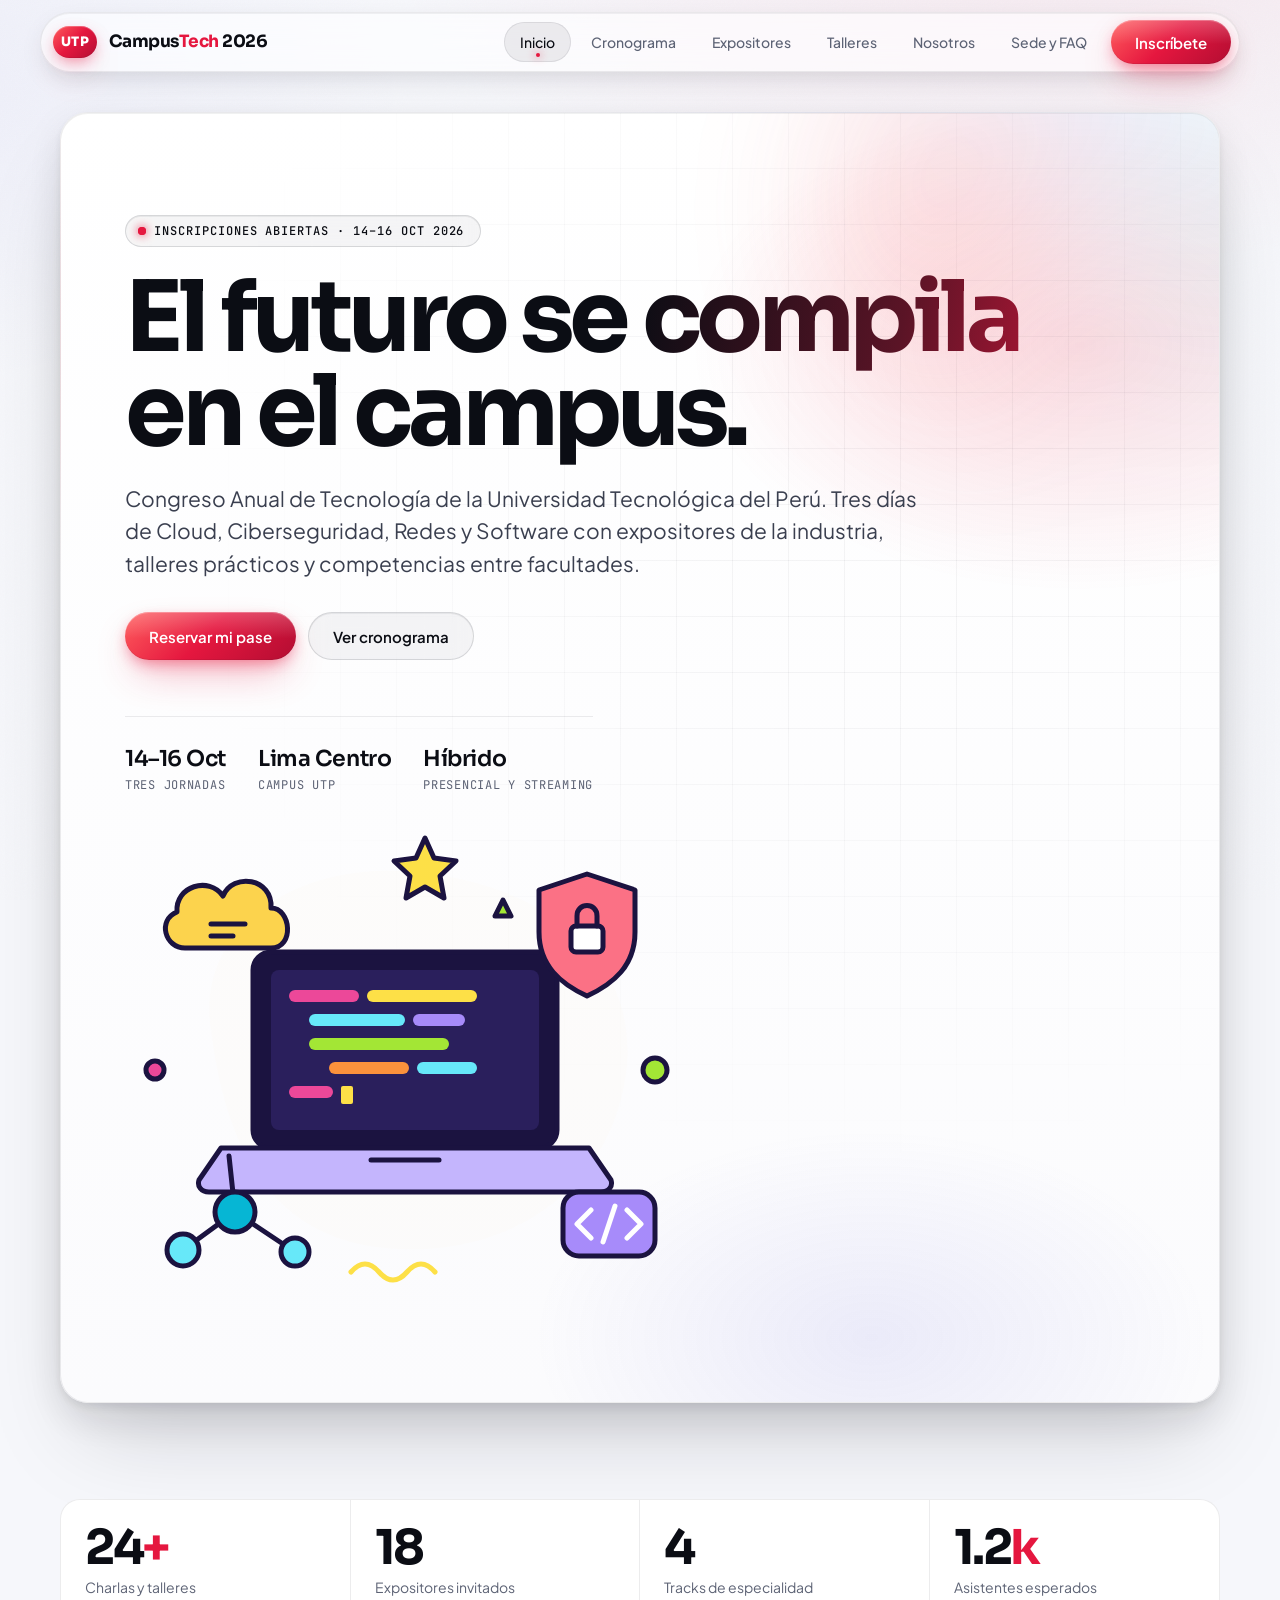
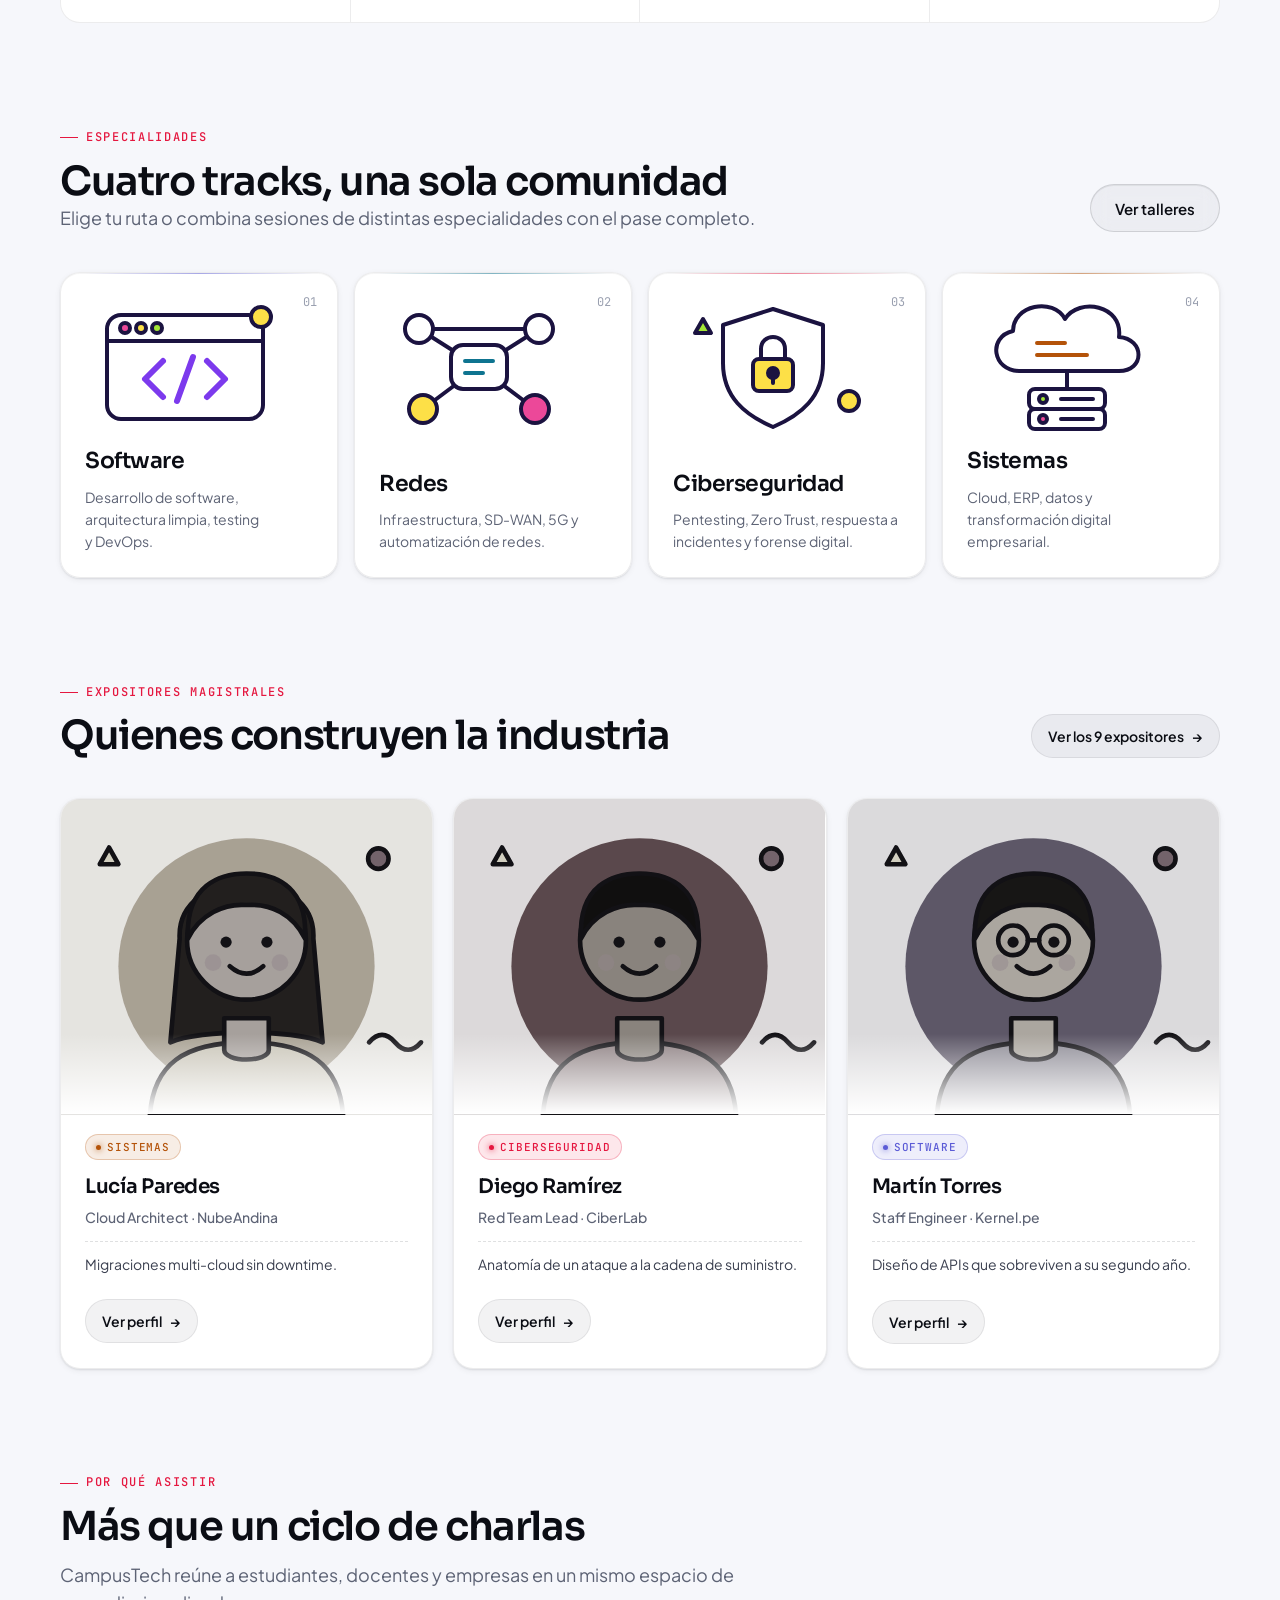
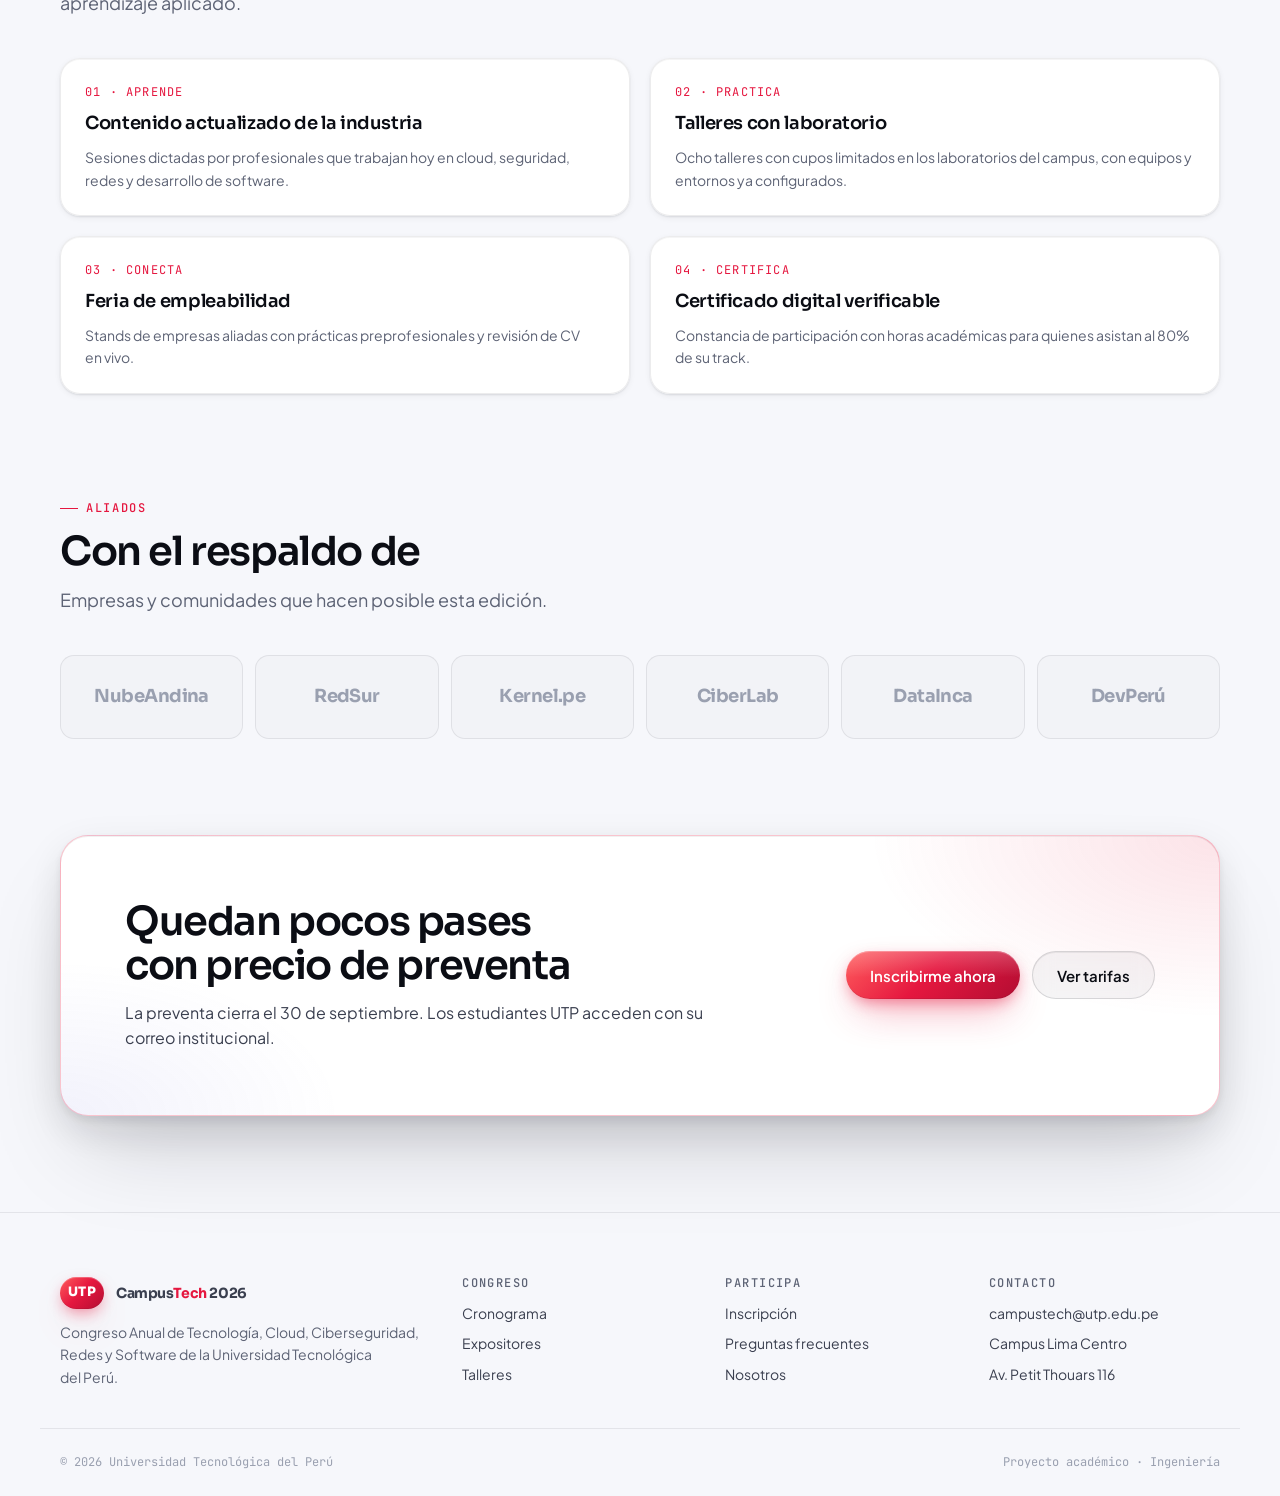
==== commit 7d704c26: "feat(sesion-07): animaciones, micro-interacciones y transiciones CSS" ====
--- a/index.html
+++ b/index.html
@@ -9,6 +9,7 @@
   <link rel="preconnect" href="https://fonts.gstatic.com" crossorigin>
   <link href="https://fonts.googleapis.com/css2?family=Bricolage+Grotesque:opsz,wght@12..96,600..800&family=JetBrains+Mono:wght@400;500;600&family=Plus+Jakarta+Sans:wght@400;500;600;700&family=Sora:wght@500;600;700;800&display=swap" rel="stylesheet">
   <link rel="stylesheet" href="css/styles.css">
+  <link rel="stylesheet" href="css/animations.css">
   </head>
 <body>
 
--- a/css/animations.css
+++ b/css/animations.css
@@ -0,0 +1,220 @@
+/* =========================================================
+   CampusTech UTP 2026 — animations.css
+   Micro-interacciones y keyframes (solo transform / opacity → 60 FPS)
+   ========================================================= */
+
+/* ---------- Keyframes ---------- */
+@keyframes pulse-ring {
+  0%   { transform: scale(1);   opacity: 0.7; }
+  80%  { transform: scale(2.8); opacity: 0; }
+  100% { transform: scale(2.8); opacity: 0; }
+}
+
+@keyframes fade-up {
+  from { opacity: 0; transform: translate3d(0, 24px, 0); }
+  to   { opacity: 1; transform: translate3d(0, 0, 0); }
+}
+
+@keyframes fade-in {
+  from { opacity: 0; }
+  to   { opacity: 1; }
+}
+
+@keyframes blur-in {
+  from { opacity: 0; filter: blur(12px); transform: translate3d(0, 12px, 0); }
+  to   { opacity: 1; filter: blur(0);    transform: translate3d(0, 0, 0); }
+}
+
+@keyframes orb-drift {
+  0%   { transform: translate3d(0, 0, 0) rotate(0deg) scale(1); }
+  33%  { transform: translate3d(-40px, 30px, 0) rotate(120deg) scale(1.08); }
+  66%  { transform: translate3d(20px, 60px, 0) rotate(240deg) scale(0.96); }
+  100% { transform: translate3d(0, 0, 0) rotate(360deg) scale(1); }
+}
+
+@keyframes grid-pan {
+  from { background-position: -1px -1px; }
+  to   { background-position: 55px 55px; }
+}
+
+@keyframes gradient-shift {
+  0%, 100% { background-position: 0% 50%; }
+  50%      { background-position: 100% 50%; }
+}
+
+@keyframes shimmer {
+  from { transform: translateX(-100%); }
+  to   { transform: translateX(100%); }
+}
+
+@keyframes drawer-item-in {
+  from { opacity: 0; transform: translate3d(24px, 0, 0); }
+  to   { opacity: 1; transform: translate3d(0, 0, 0); }
+}
+
+@keyframes shake {
+  0%, 100% { transform: translateX(0); }
+  20%      { transform: translateX(-6px); }
+  40%      { transform: translateX(5px); }
+  60%      { transform: translateX(-3px); }
+  80%      { transform: translateX(2px); }
+}
+
+@keyframes pop-in {
+  0%   { opacity: 0; transform: scale(0.92); }
+  60%  { opacity: 1; transform: scale(1.02); }
+  100% { opacity: 1; transform: scale(1); }
+}
+
+@keyframes urgent-glow {
+  0%, 100% { box-shadow: 0 0 0 1px rgba(255,255,255,0.12) inset, 0 6px 16px -6px rgba(229,23,63,0.45); }
+  50%      { box-shadow: 0 0 0 1px rgba(255,255,255,0.2) inset, 0 6px 26px -4px rgba(229,23,63,0.85); }
+}
+
+/* ---------- Punto en vivo ---------- */
+.live-dot::after {
+  animation: pulse-ring 1.8s var(--ease-out) infinite;
+}
+
+/* ---------- Badge urgente ---------- */
+.badge-urgent {
+  animation: urgent-glow 2.4s var(--ease-in-out) infinite;
+}
+
+/* ---------- Hero: entrada escalonada ---------- */
+.hero-banner > * {
+  animation: fade-up var(--dur-4) var(--ease-out) both;
+}
+.hero-banner > :nth-child(1) { animation-delay: 60ms; }
+.hero-banner > :nth-child(2) { animation-name: blur-in; animation-duration: 900ms; animation-delay: 140ms; }
+.hero-banner > :nth-child(3) { animation-delay: 280ms; }
+.hero-banner > :nth-child(4) { animation-delay: 380ms; }
+.hero-banner > :nth-child(5) { animation-delay: 480ms; }
+
+.hero-banner::after {
+  animation: orb-drift 22s linear infinite;
+  will-change: transform;
+}
+.hero-banner::before {
+  animation: grid-pan 18s linear infinite;
+}
+
+.main-title span,
+.main-title em,
+.main-title strong {
+  background-size: 200% 100%;
+  animation: gradient-shift 8s var(--ease-in-out) infinite;
+}
+
+/* ---------- Header: entrada ---------- */
+.site-header .header-container {
+  animation: fade-up 600ms var(--ease-out) backwards;
+}
+
+/* ---------- Grillas: entrada escalonada ---------- */
+.tracks-grid > *,
+.speakers-grid > * {
+  animation: fade-up 700ms var(--ease-out) both;
+}
+.tracks-grid > :nth-child(1), .speakers-grid > :nth-child(1) { animation-delay: 80ms; }
+.tracks-grid > :nth-child(2), .speakers-grid > :nth-child(2) { animation-delay: 160ms; }
+.tracks-grid > :nth-child(3), .speakers-grid > :nth-child(3) { animation-delay: 240ms; }
+.tracks-grid > :nth-child(4), .speakers-grid > :nth-child(4) { animation-delay: 320ms; }
+.speakers-grid > :nth-child(5) { animation-delay: 400ms; }
+.speakers-grid > :nth-child(6) { animation-delay: 480ms; }
+
+/* Scroll-driven reveal donde el navegador lo soporte */
+@supports (animation-timeline: view()) {
+  .tracks-grid > *,
+  .speakers-grid > *,
+  .table-responsive,
+  .form-card,
+  .mission-card,
+  .media-grid > * {
+    animation: fade-up linear both;
+    animation-timeline: view();
+    animation-range: entry 0% cover 22%;
+    animation-delay: 0ms;
+  }
+}
+
+/* Clase opcional para IntersectionObserver */
+.reveal { opacity: 0; transform: translate3d(0, 24px, 0); transition: opacity 700ms var(--ease-out), transform 700ms var(--ease-out); }
+.reveal.is-visible { opacity: 1; transform: none; }
+
+/* ---------- Barra de cupos ---------- */
+@keyframes fill-grow { from { transform: scaleX(0); } to { transform: scaleX(1); } }
+.capacity-fill { animation: fill-grow 1.1s var(--ease-out) 300ms both; }
+
+/* ---------- Pin del mapa ---------- */
+@keyframes float-y { 0%,100% { transform: translate(-50%, -50%); } 50% { transform: translate(-50%, calc(-50% - 6px)); } }
+.map-pin { animation: float-y 3.2s var(--ease-in-out) infinite; }
+
+/* ---------- Entrada de grillas adicionales ---------- */
+.workshops-grid > *, .team-grid > *, .contact-grid > *, .faq-list > * { animation: fade-up 700ms var(--ease-out) both; }
+.workshops-grid > :nth-child(2), .team-grid > :nth-child(2), .contact-grid > :nth-child(2), .faq-list > :nth-child(2) { animation-delay: 80ms; }
+.workshops-grid > :nth-child(3), .team-grid > :nth-child(3), .contact-grid > :nth-child(3), .faq-list > :nth-child(3) { animation-delay: 160ms; }
+.workshops-grid > :nth-child(4), .team-grid > :nth-child(4), .faq-list > :nth-child(4) { animation-delay: 240ms; }
+
+/* ---------- Filtrado de expositores ---------- */
+.speaker-card.is-filtering-in { animation: pop-in 420ms var(--ease-spring) both; }
+
+/* ---------- Drawer móvil: items en cascada ---------- */
+.main-nav.is-open li {
+  animation: drawer-item-in 460ms var(--ease-out) both;
+}
+.main-nav.is-open li:nth-child(1) { animation-delay: 80ms; }
+.main-nav.is-open li:nth-child(2) { animation-delay: 130ms; }
+.main-nav.is-open li:nth-child(3) { animation-delay: 180ms; }
+.main-nav.is-open li:nth-child(4) { animation-delay: 230ms; }
+.main-nav.is-open li:nth-child(5) { animation-delay: 280ms; }
+
+/* Hamburguesa → X (soporta clase o aria-expanded) */
+.hamburger-btn.is-active .bar:nth-child(1),
+.hamburger-btn[aria-expanded="true"] .bar:nth-child(1) { transform: translateY(6.5px) rotate(45deg); }
+.hamburger-btn.is-active .bar:nth-child(2),
+.hamburger-btn[aria-expanded="true"] .bar:nth-child(2) { opacity: 0; transform: translateX(8px); }
+.hamburger-btn.is-active .bar:nth-child(3),
+.hamburger-btn[aria-expanded="true"] .bar:nth-child(3) { transform: translateY(-6.5px) rotate(-45deg); }
+
+/* ---------- Formulario ---------- */
+.form-group.is-invalid input,
+.form-group.is-invalid select,
+.form-group.is-invalid textarea,
+input.is-invalid, select.is-invalid, textarea.is-invalid {
+  animation: shake 380ms var(--ease-out);
+}
+.error-message:not(:empty),
+.form-error:not(:empty) { animation: fade-up 260ms var(--ease-out) both; }
+.form-feedback:not(:empty),
+#form-feedback:not(:empty) { animation: pop-in 420ms var(--ease-spring) both; }
+
+/* Estado de envío: shimmer dentro del botón */
+.btn-primary.is-loading {
+  pointer-events: none;
+  color: transparent;
+}
+.btn-primary.is-loading::after {
+  left: 0;
+  width: 100%;
+  transform: none;
+  background: linear-gradient(100deg, transparent 20%, rgba(255,255,255,0.4), transparent 80%);
+  animation: shimmer 1.1s linear infinite;
+  transition: none;
+}
+
+/* ---------- Tablas ---------- */
+.custom-table tbody tr {
+  transition: transform var(--dur-2) var(--ease-out);
+}
+
+/* ---------- Accesibilidad: movimiento reducido ---------- */
+@media (prefers-reduced-motion: reduce) {
+  *, *::before, *::after {
+    animation-duration: 0.001ms !important;
+    animation-iteration-count: 1 !important;
+    transition-duration: 0.001ms !important;
+    scroll-behavior: auto !important;
+  }
+  .reveal { opacity: 1; transform: none; }
+}
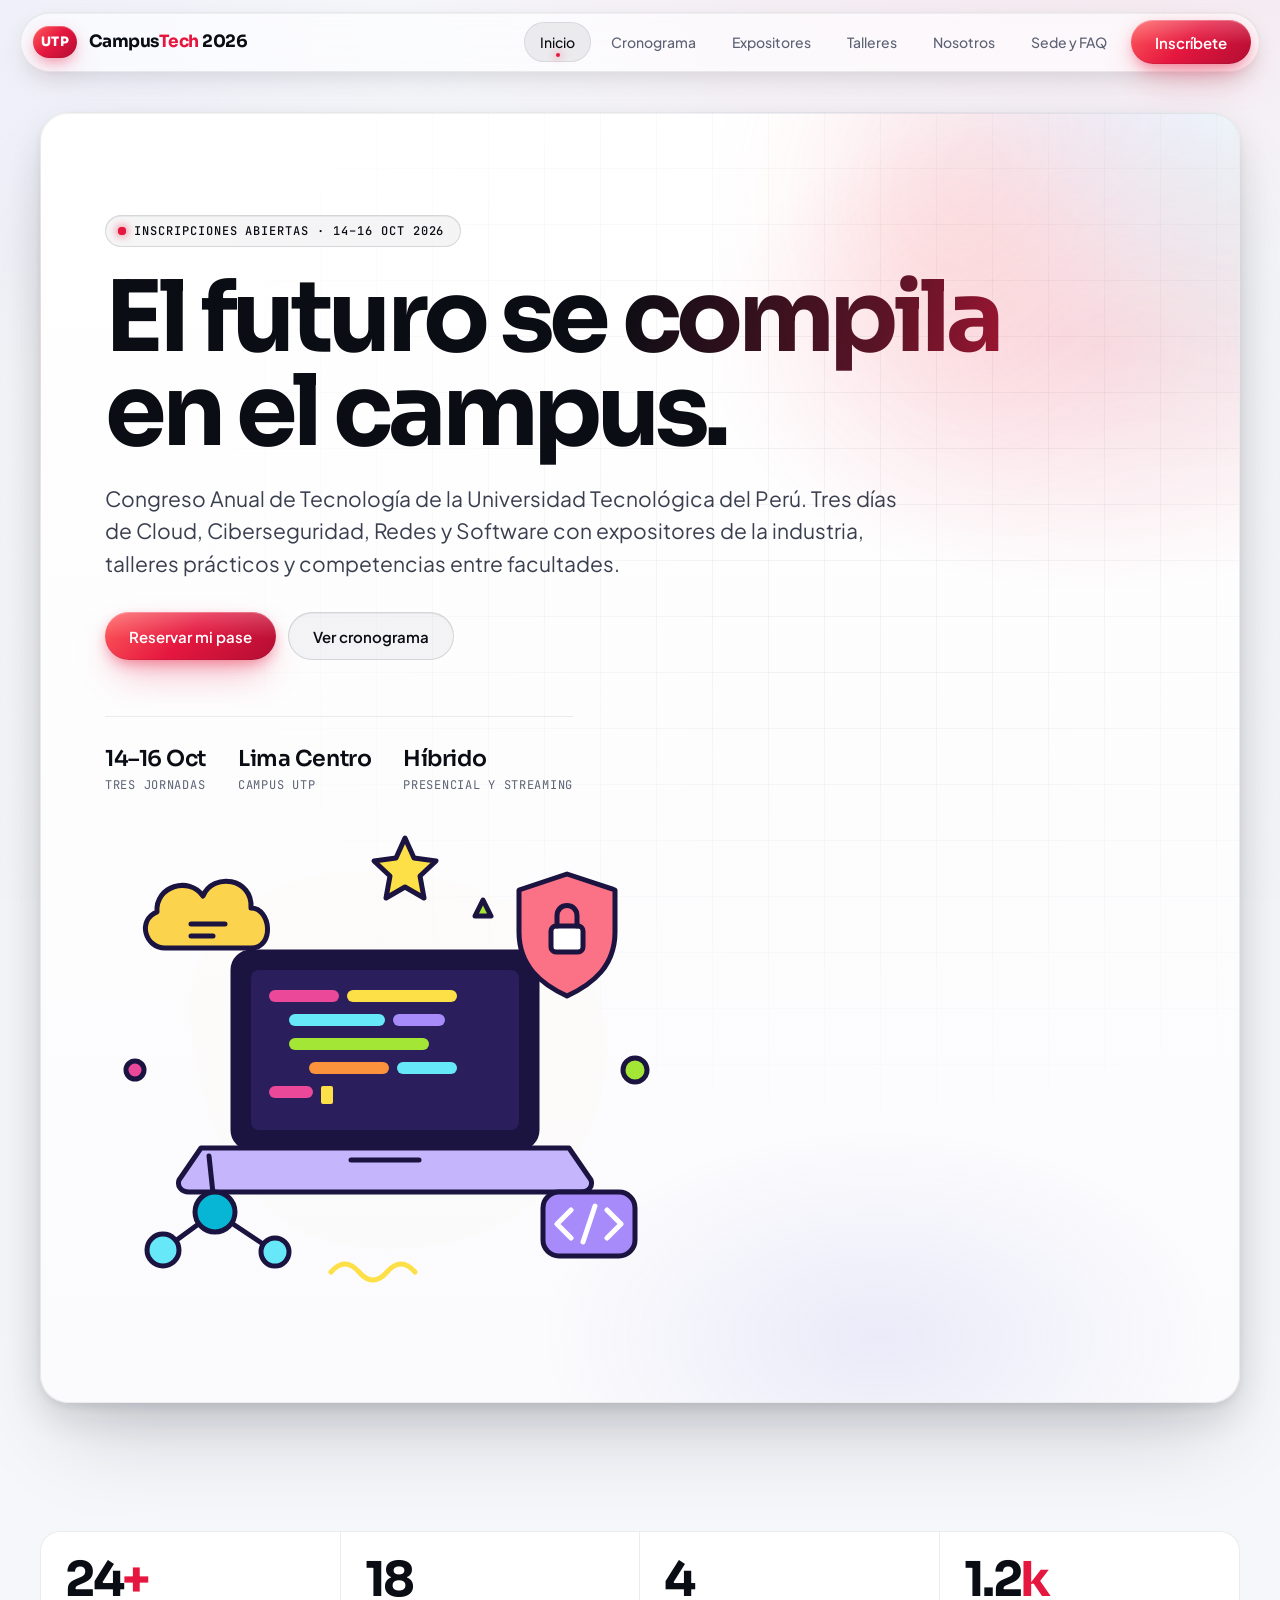
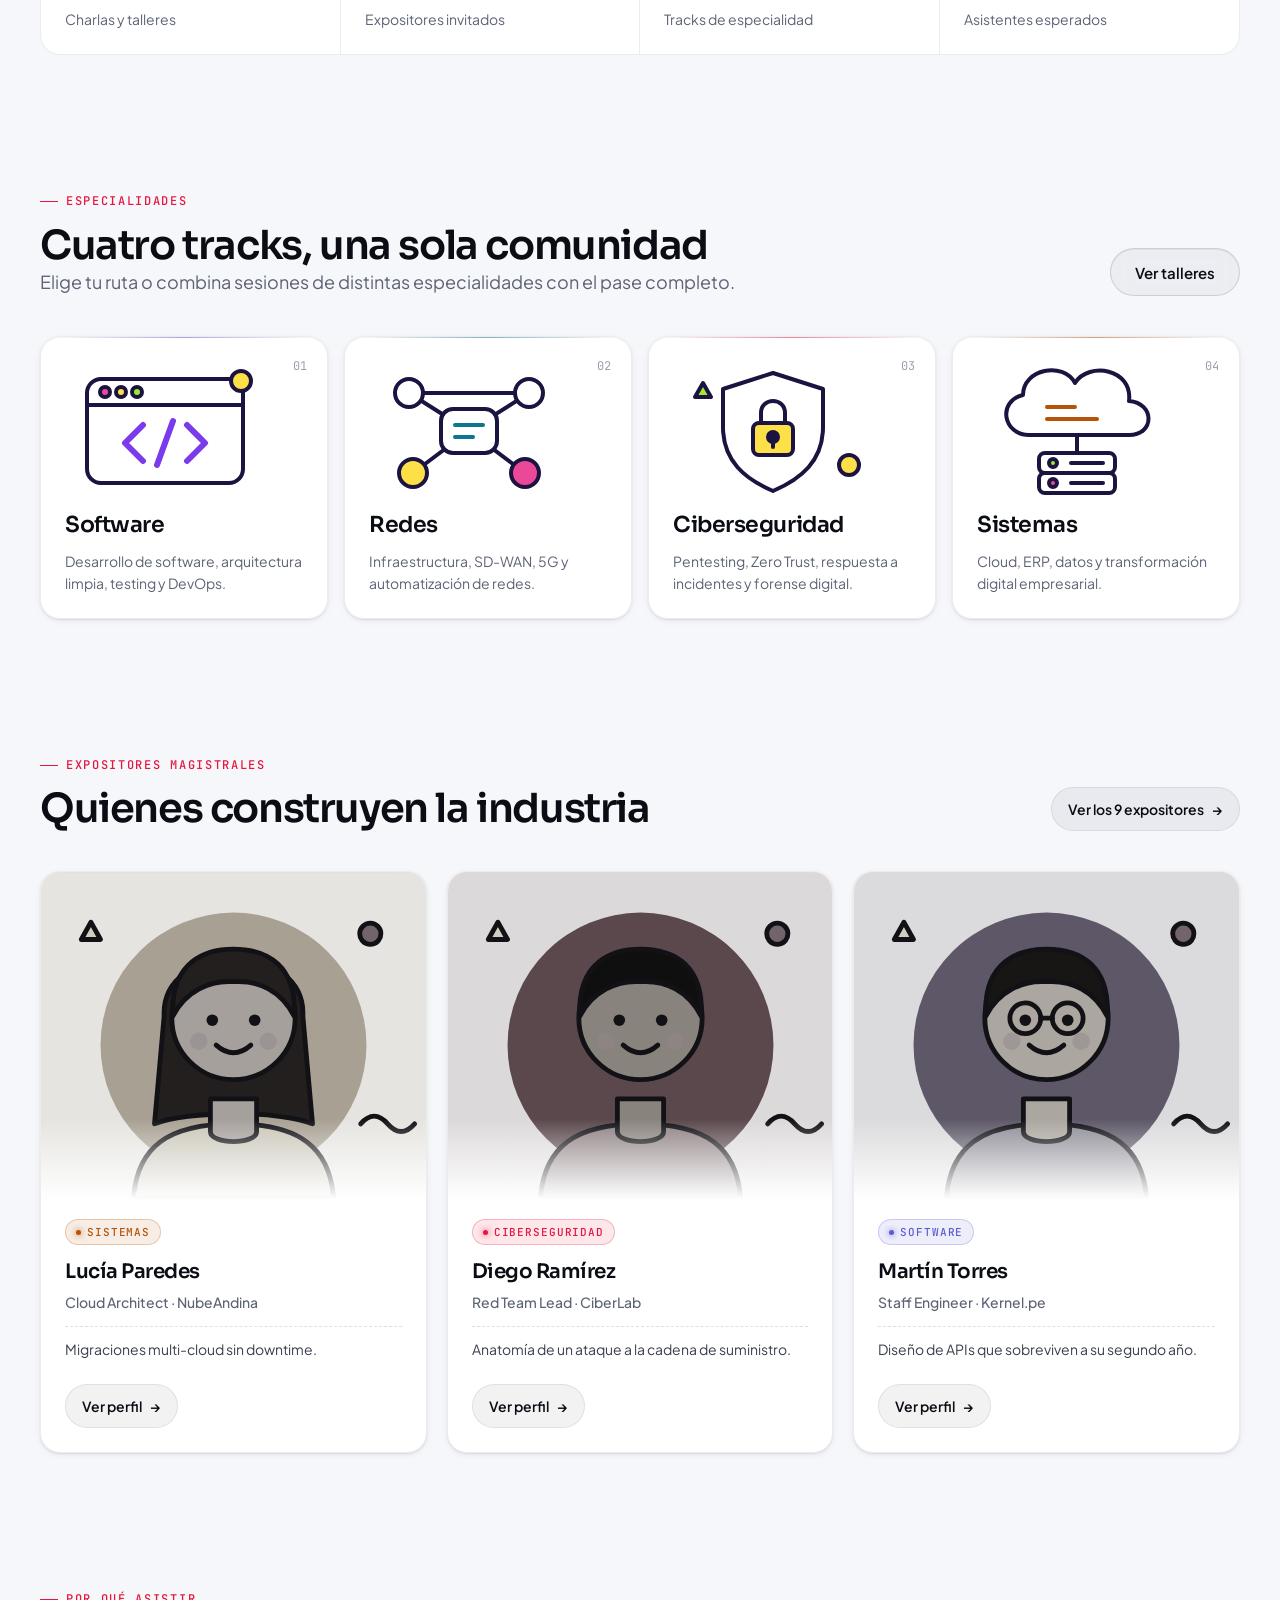
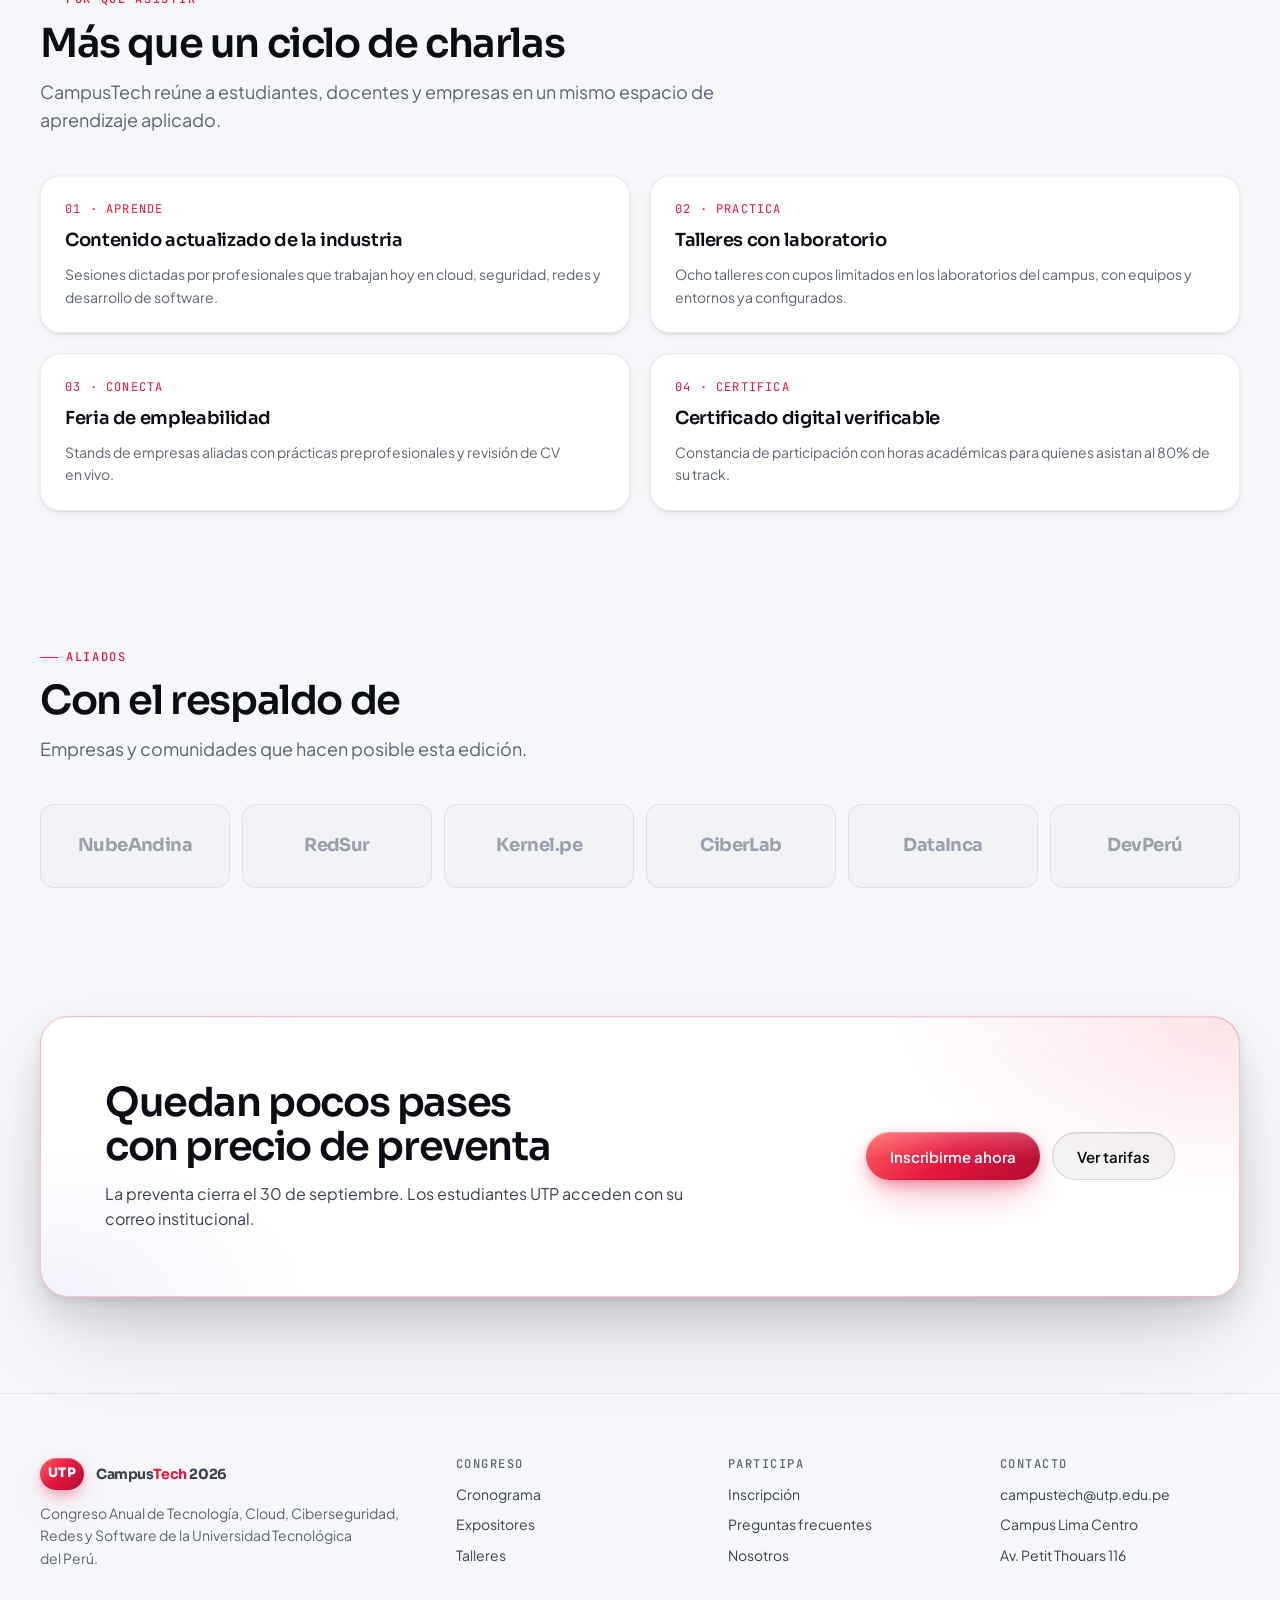
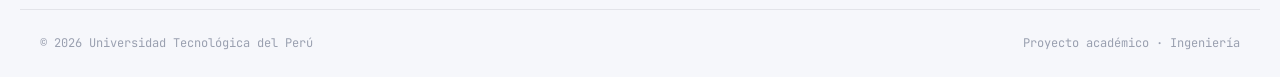
==== commit 38bdea60: "feat(sesion-08): diseno responsivo Mobile-First con Media Queries" ====
--- a/index.html
+++ b/index.html
@@ -10,6 +10,8 @@
   <link href="https://fonts.googleapis.com/css2?family=Bricolage+Grotesque:opsz,wght@12..96,600..800&family=JetBrains+Mono:wght@400;500;600&family=Plus+Jakarta+Sans:wght@400;500;600;700&family=Sora:wght@500;600;700;800&display=swap" rel="stylesheet">
   <link rel="stylesheet" href="css/styles.css">
   <link rel="stylesheet" href="css/animations.css">
+  <link rel="stylesheet" href="css/responsive.css">
+  <link rel="stylesheet" href="css/movil.css" media="(max-width: 767.98px)">
   </head>
 <body>
 
--- a/css/responsive.css
+++ b/css/responsive.css
@@ -0,0 +1,255 @@
+/* =========================================================
+   CampusTech UTP 2026 — responsive.css
+   Móvil < 768px · Tablet 768–1024px · Desktop > 1024px
+   (Los estilos base en styles.css corresponden a desktop;
+   aquí se adaptan hacia abajo con max-width y se refinan hacia arriba.)
+   ========================================================= */
+
+/* ---------- Desktop amplio > 1280px ---------- */
+@media (min-width: 1280px) {
+  :root { --container: 1240px; }
+  .main-content { gap: 8rem; }
+}
+
+/* ---------- Tablet 768px – 1024px ---------- */
+@media (max-width: 1024px) {
+  :root { --header-h: 68px; }
+
+  .tracks-grid { grid-template-columns: repeat(2, minmax(0, 1fr)); }
+  .speakers-grid { grid-template-columns: repeat(2, minmax(0, 1fr)); }
+  .media-grid { grid-template-columns: 1fr; }
+
+  .nav-link { padding-inline: var(--sp-3); }
+  .main-nav .btn-primary { display: none; }
+
+  .main-content { gap: var(--sp-20); }
+
+  .stats-grid { grid-template-columns: repeat(2, minmax(0, 1fr)); }
+  .stat:nth-child(2) { border-right: 0; }
+  .stat:nth-child(-n+2) { border-bottom: 1px solid var(--line); }
+  .sponsors-row { grid-template-columns: repeat(3, minmax(0, 1fr)); }
+  .team-grid { grid-template-columns: repeat(2, minmax(0, 1fr)); }
+  .split { grid-template-columns: 1fr; }
+  .footer-grid { grid-template-columns: repeat(3, minmax(0, 1fr)); }
+  .footer-grid > :first-child { grid-column: 1 / -1; }
+}
+
+/* ---------- Navegación: drawer ≤ 960px ---------- */
+@media (max-width: 960px) {
+  /* backdrop-filter crea un containing block: se retira para que el drawer fijo use el viewport */
+  .header-container {
+    -webkit-backdrop-filter: none;
+    backdrop-filter: none;
+    background: rgba(255,255,255,0.92);
+  }
+  .hamburger-btn { display: inline-flex; }
+
+  /* Drawer lateral */
+  .main-nav {
+    position: fixed;
+    top: 0;
+    right: 0;
+    bottom: 0;
+    width: min(86vw, 360px);
+    z-index: 110;
+    flex-direction: column;
+    align-items: stretch;
+    justify-content: flex-start;
+    padding: calc(var(--header-h) + var(--sp-8)) var(--sp-5) var(--sp-8);
+    background: rgba(255,255,255,0.92);
+    -webkit-backdrop-filter: blur(24px) saturate(160%);
+    backdrop-filter: blur(24px) saturate(160%);
+    border-left: 1px solid var(--line-strong);
+    box-shadow: -40px 0 80px -20px rgba(15,18,30,0.224);
+    transform: translate3d(100%, 0, 0);
+    visibility: hidden;
+    pointer-events: auto;
+    transition: transform var(--dur-3) var(--ease-out), visibility 0s linear var(--dur-3);
+  }
+  .main-nav.is-open {
+    transform: translate3d(0, 0, 0);
+    visibility: visible;
+    transition: transform var(--dur-3) var(--ease-out), visibility 0s;
+  }
+  /* Velo detrás del drawer */
+  .main-nav::before {
+    content: "";
+    position: fixed;
+    top: 0;
+    bottom: 0;
+    right: 100%;
+    width: 100vw;
+    background: rgba(15,18,30,0.30);
+    opacity: 0;
+    pointer-events: none;
+    transition: opacity var(--dur-3) var(--ease-out);
+  }
+  .main-nav.is-open::before { opacity: 1; pointer-events: auto; }
+
+  .main-nav ul {
+    flex-direction: column;
+    align-items: stretch;
+    gap: var(--sp-1);
+  }
+  .nav-link {
+    height: 56px;
+    padding-inline: var(--sp-4);
+    font-family: var(--font-display);
+    font-size: 1.375rem;
+    font-weight: 600;
+    letter-spacing: -0.03em;
+    color: var(--ink-soft);
+    border-radius: var(--r-md);
+  }
+  .nav-link.active::after,
+  .nav-link[aria-current="page"]::after {
+    left: auto;
+    right: var(--sp-4);
+    top: 50%;
+    bottom: auto;
+    width: 6px;
+    height: 6px;
+    transform: translateY(-50%);
+  }
+  .main-nav .btn-primary {
+    display: inline-flex;
+    width: 100%;
+    margin: var(--sp-6) 0 0;
+    height: 52px;
+  }
+
+}
+
+/* ---------- Móvil < 768px ---------- */
+@media (max-width: 767.98px) {
+  :root { --header-h: 64px; }
+
+  body { font-size: 0.9375rem; background-attachment: scroll; }
+
+  .site-header { top: 8px; padding-inline: var(--sp-3); }
+  .header-container { height: 56px; padding-inline: var(--sp-3) 6px; }
+
+  .logo { font-size: 1rem; }
+  .utp-badge { height: 28px; min-width: 40px; font-size: 0.75rem; }
+
+  .main-content {
+    gap: var(--sp-16);
+    padding-block: calc(var(--header-h) + var(--sp-6)) var(--sp-16);
+    padding-inline: var(--sp-4);
+  }
+  .container { padding-inline: var(--sp-4); }
+
+  .hero-banner {
+    gap: var(--sp-5);
+    padding: var(--sp-12) var(--sp-5) var(--sp-10);
+    border-radius: var(--r-lg);
+  }
+  .hero-banner::after { width: 340px; height: 340px; right: -140px; top: -120px; }
+  .main-title { line-height: 1; }
+  .hero-actions,
+  .hero-banner .actions { width: 100%; flex-direction: column; }
+  .hero-actions > *,
+  .hero-banner .actions > * { width: 100%; }
+  .hero-meta { gap: var(--sp-5); }
+
+  .tracks-grid,
+  .speakers-grid { grid-template-columns: 1fr; }
+  .track-card { min-height: 0; }
+  .track-card h3 { margin-top: var(--sp-4); }
+
+  .filters,
+  .filter-bar {
+    flex-wrap: nowrap;
+    overflow-x: auto;
+    margin-inline: calc(var(--sp-4) * -1);
+    padding-inline: var(--sp-4);
+    scrollbar-width: none;
+  }
+  .filters::-webkit-scrollbar,
+  .filter-bar::-webkit-scrollbar { display: none; }
+  .btn-filter { flex: none; }
+
+  /* Tabla: indicador de scroll horizontal */
+  .table-responsive {
+    border-radius: var(--r-md);
+    -webkit-mask-image: linear-gradient(90deg, #000 85%, transparent);
+    mask-image: linear-gradient(90deg, #000 85%, transparent);
+  }
+  .custom-table caption { padding: var(--sp-4); }
+  .custom-table thead th,
+  .custom-table tbody th,
+  .custom-table td { padding: var(--sp-3) var(--sp-4); }
+
+  .form-card { border-radius: var(--r-lg); gap: var(--sp-5); }
+  .form-row { grid-template-columns: 1fr; }
+  .radio-options { grid-template-columns: 1fr; }
+  /* 16px evita el zoom automático en iOS */
+  input, select, textarea { font-size: 16px; }
+  .form-actions { flex-direction: column-reverse; align-items: stretch; }
+  .form-actions > * { width: 100%; }
+
+  .objectives-list,
+  .main-content ol.objectives { grid-template-columns: 1fr; }
+
+  .modal-overlay { place-items: end center; padding: 0; }
+  .modal-container {
+    max-width: none;
+    max-height: 88vh;
+    max-height: 88dvh;
+    border-radius: var(--r-xl) var(--r-xl) 0 0;
+    border-bottom: 0;
+    padding-bottom: calc(var(--sp-8) + env(safe-area-inset-bottom));
+    transform: translate3d(0, 100%, 0);
+    opacity: 1;
+    transition: transform var(--dur-3) var(--ease-out);
+  }
+  .modal-container::before {
+    content: "";
+    justify-self: center;
+    width: 40px;
+    height: 4px;
+    margin-top: calc(var(--sp-3) * -1);
+    border-radius: 4px;
+    background: var(--line-hover);
+  }
+
+  .site-footer .container { flex-direction: column; text-align: center; }
+
+  .two-col, .workshops-grid, .contact-grid, .team-grid { grid-template-columns: 1fr; }
+  .sponsors-row { grid-template-columns: repeat(2, minmax(0, 1fr)); }
+  .sponsor { height: 68px; }
+  .section-head { margin-bottom: var(--sp-8); }
+  .cta-band { border-radius: var(--r-lg); }
+  .cta-band .hero-actions { width: 100%; flex-direction: column; }
+  .cta-band .hero-actions > * { width: 100%; }
+  .map-frame { min-height: 260px; }
+  .footer-grid { grid-template-columns: repeat(2, minmax(0, 1fr)); padding-inline: var(--sp-4); }
+  .footer-bottom { flex-direction: column; padding-inline: var(--sp-4); }
+}
+
+/* ---------- Pantallas muy pequeñas < 380px ---------- */
+@media (max-width: 380px) {
+  .logo-text,
+  .logo .logo-full { display: none; }
+  .main-title { font-size: 2.5rem; }
+}
+
+/* ---------- Dispositivos táctiles: sin hover pegajoso ---------- */
+@media (hover: none) {
+  .track-card:hover,
+  .speaker-card:hover,
+  .btn-primary:hover,
+  .btn-secondary:hover { transform: none; }
+  .speaker-card img,
+  .speaker-card .speaker-photo { filter: grayscale(0.2); }
+}
+
+/* ---------- Impresión ---------- */
+@media print {
+  body { background: #fff; color: #111; }
+  body::before, .site-header, .hamburger-btn, .modal-overlay { display: none !important; }
+  .hero-banner, .track-card, .speaker-card, .table-responsive, .form-card {
+    box-shadow: none; background: #fff; border-color: #ddd;
+  }
+  h1, h2, h3, .main-title { color: #111; -webkit-text-fill-color: #111; }
+}
--- a/css/movil.css
+++ b/css/movil.css
@@ -0,0 +1,271 @@
+/* =========================================================
+   CampusTech UTP 2026 — movil.css
+   Ajustes del tema festival para celulares (< 768px).
+
+   Se enlaza con el atributo media, así el navegador solo
+   aplica este archivo en pantallas pequeñas:
+   <link rel="stylesheet" href="css/movil.css" media="(max-width: 767.98px)">
+
+   Por eso aquí NO hace falta escribir @media: todo el
+   archivo ya es "móvil". Va después de festival.css para
+   ganar a sus reglas con la misma especificidad.
+   ========================================================= */
+
+/* ---------- 1. Sombras más cortas (el margen de pantalla es de 16px) ---------- */
+:root {
+  --pop-sm: 2px 2px 0 var(--ink);
+  --pop:    4px 4px 0 var(--ink);
+  --pop-lg: 5px 5px 0 var(--ink);
+}
+
+/* Las etiquetas de sección nunca se estiran a todo el ancho */
+.section-eyebrow { width: fit-content; }
+
+h2 { font-size: 1.875rem; }
+.section-subtitle { font-size: 1rem; margin-bottom: var(--sp-8); }
+
+/* ---------- 2. Hero de portada: más corto ---------- */
+.hero-banner:not(.page-hero) {
+  /* Sin los círculos decorativos que quedaban detrás del título */
+  background: linear-gradient(160deg, #6d28d9 0%, #db2777 60%, #f97316 100%);
+}
+.hero-banner {
+  gap: var(--sp-4);
+  padding: var(--sp-8) var(--sp-5);
+}
+/* Ilustración pequeña arriba, en vez de grande al final */
+.hero-banner > .hero-art {
+  order: -1;
+  width: 190px;
+  max-width: 60%;
+  margin: calc(var(--sp-2) * -1) auto calc(var(--sp-2) * -1);
+}
+.main-title { font-size: 2.625rem; }
+.page-title { font-size: 2.375rem; }
+.hero-banner .tagline { font-size: 1rem; }
+
+.live-pill {
+  font-size: 0.625rem;
+  letter-spacing: 0.04em;
+  padding-inline: var(--sp-3);
+}
+
+/* Datos clave en tres columnas compactas */
+.hero-meta {
+  display: grid;
+  grid-template-columns: repeat(3, minmax(0, 1fr));
+  gap: var(--sp-2);
+  margin-top: var(--sp-2);
+  padding-top: var(--sp-4);
+  font-size: 0.5625rem;
+  letter-spacing: 0.03em;
+}
+.hero-meta > div { padding: var(--sp-2); }
+.hero-meta strong { font-size: 0.9375rem; line-height: 1.2; }
+
+/* ---------- 3. Cifras ---------- */
+.stats-grid { gap: var(--sp-3); }
+.stat { padding: var(--sp-4); }
+.stat strong { font-size: 2.25rem; }
+.stat span { font-size: 0.8125rem; line-height: 1.35; }
+
+/* ---------- 4. Tracks: tarjeta horizontal (ilustración + texto) ---------- */
+.tracks-grid { gap: var(--sp-3); }
+.track-card {
+  display: grid;
+  grid-template-columns: 76px minmax(0, 1fr);
+  grid-template-areas:
+    "art titulo"
+    "art texto";
+  align-items: center;
+  column-gap: var(--sp-4);
+  row-gap: var(--sp-1);
+  padding: var(--sp-4);
+}
+.track-art {
+  grid-area: art;
+  width: 76px;
+  height: 64px;
+  margin: 0;
+}
+.track-card h3 { grid-area: titulo; margin: 0; font-size: 1.25rem; align-self: end; }
+.track-card p { grid-area: texto; font-size: 0.8125rem; line-height: 1.45; align-self: start; }
+.track-card .track-number {
+  top: var(--sp-2);
+  right: var(--sp-2);
+  padding: 2px 8px;
+  font-size: 0.625rem;
+  border-width: 1.5px;
+}
+.track-card:hover { transform: none; box-shadow: var(--pop); }
+
+/* ---------- 5. Expositores: tarjeta horizontal (retrato + datos) ---------- */
+.speakers-grid { gap: var(--sp-4); }
+.speaker-card { flex-direction: row; }
+.speaker-card img,
+.speaker-card .speaker-photo {
+  flex: none;
+  width: 112px;
+  height: auto;
+  aspect-ratio: auto;
+  object-fit: cover;
+  border-bottom: 0;
+  border-right: var(--border);
+}
+.speaker-body {
+  min-width: 0;
+  gap: var(--sp-1);
+  padding: var(--sp-4);
+}
+.speaker-body h3 { margin-top: var(--sp-1); font-size: 1.125rem; }
+.speaker-role { font-size: 0.8125rem; }
+.speaker-topic { font-size: 0.8125rem; padding-top: var(--sp-2); }
+.speaker-body .btn-card,
+.speaker-body > :last-child.btn-card { margin-top: var(--sp-3); height: 36px; font-size: 0.8125rem; }
+.speaker-card:hover { transform: none; box-shadow: var(--pop); }
+
+/* ---------- 6. Filtros: chips deslizables con aviso de "hay más" ---------- */
+.filters {
+  padding-block: 4px 8px;
+  -webkit-mask-image: linear-gradient(90deg, #000 82%, transparent);
+  mask-image: linear-gradient(90deg, #000 82%, transparent);
+}
+.filters .btn-filter { height: 36px; }
+
+/* ---------- 7. Cronograma: cada sesión se vuelve una tarjeta ---------- */
+/* Columnas de la tabla: 1 Hora · 2 Sesión · 3 Expositor · 4 Sala · 5 Track */
+[role="tabpanel"].table-responsive {
+  overflow: visible;
+  border: 0;
+  border-radius: 0;
+  background: none;
+  box-shadow: none;
+  -webkit-mask-image: none;
+  mask-image: none;
+}
+[role="tabpanel"] .custom-table { display: block; min-width: 0; }
+[role="tabpanel"] .custom-table caption { display: block; padding: 0 0 var(--sp-4); }
+/* Encabezados ocultos a la vista pero disponibles para lectores de pantalla */
+[role="tabpanel"] .custom-table thead {
+  position: absolute;
+  width: 1px;
+  height: 1px;
+  overflow: hidden;
+  clip: rect(0 0 0 0);
+}
+[role="tabpanel"] .custom-table tbody { display: grid; gap: var(--sp-3); }
+[role="tabpanel"] .custom-table tbody tr {
+  display: grid;
+  grid-template-columns: auto minmax(0, 1fr);
+  grid-template-areas:
+    "hora  track"
+    "sesion sesion"
+    "quien sala";
+  gap: var(--sp-1) var(--sp-3);
+  padding: var(--sp-4);
+  background: #fff;
+  border: var(--border);
+  border-radius: var(--r-md);
+  box-shadow: var(--pop-sm);
+}
+[role="tabpanel"] .custom-table tbody tr > * {
+  padding: 0;
+  border: 0;
+  background: none;
+  box-shadow: none;
+}
+[role="tabpanel"] .custom-table td:nth-child(1) {
+  grid-area: hora;
+  align-self: center;
+  font-family: var(--font-mono);
+  font-weight: 700;
+  color: var(--violet);
+}
+[role="tabpanel"] .custom-table td:nth-child(2) {
+  grid-area: sesion;
+  font-family: var(--font-display);
+  font-size: 1.0625rem;
+  font-weight: 700;
+  line-height: 1.3;
+  color: var(--ink);
+}
+[role="tabpanel"] .custom-table td:nth-child(3) { grid-area: quien; font-size: 0.8125rem; }
+[role="tabpanel"] .custom-table td:nth-child(4) {
+  grid-area: sala;
+  justify-self: end;
+  font-size: 0.8125rem;
+  font-weight: 600;
+}
+[role="tabpanel"] .custom-table td:nth-child(3)::before { content: "👤 "; }
+[role="tabpanel"] .custom-table td:nth-child(4)::before { content: "📍 "; }
+[role="tabpanel"] .custom-table td:nth-child(5) { grid-area: track; justify-self: end; }
+/* Keynotes y momentos clave en amarillo */
+[role="tabpanel"] .custom-table tbody tr.highlight-row { background: #fef9c3; }
+[role="tabpanel"] .custom-table tbody tr.highlight-row > :first-child { box-shadow: none; }
+[role="tabpanel"] .custom-table tbody tr:hover > * { background: none; }
+
+/* ---------- 8. Tabla de tarifas: la columna de beneficios queda fija ---------- */
+#tarifas .custom-table { min-width: 520px; }
+#tarifas .custom-table thead th:first-child,
+#tarifas .custom-table tbody th[scope="row"] {
+  position: sticky;
+  left: 0;
+  z-index: 1;
+  min-width: 128px;
+  box-shadow: 2px 0 0 var(--ink);
+}
+#tarifas .custom-table tbody th[scope="row"] { background: #fff; }
+/* El subtítulo se desplaza con la tabla: se limita al ancho visible para que no se corte */
+#tarifas .custom-table caption { padding: var(--sp-4); }
+#tarifas .custom-table caption small { display: block; max-width: 300px; }
+#tarifas .custom-table th,
+#tarifas .custom-table td { padding: var(--sp-3); font-size: 0.8125rem; }
+
+/* ---------- 9. Talleres: datos en cuadrícula y barra junto al botón ---------- */
+.workshop-card { gap: var(--sp-3); padding: calc(var(--sp-5) + 12px) var(--sp-4) var(--sp-4); }
+.workshop-card h3 { font-size: 1.125rem; }
+.workshop-meta {
+  display: grid;
+  grid-template-columns: 1fr 1fr;
+  gap: var(--sp-2);
+}
+.workshop-foot { flex-wrap: nowrap; gap: var(--sp-3); }
+.capacity { min-width: 0; }
+.workshop-foot .btn-card { flex: none; height: 38px; }
+.workshop-card:hover { transform: none; box-shadow: var(--pop); }
+
+/* ---------- 10. Banda CTA y tarjetas ---------- */
+.cta-band {
+  /* Sin círculos decorativos detrás del texto */
+  background: var(--yellow);
+  padding: var(--sp-6) var(--sp-5);
+  gap: var(--sp-5);
+}
+.cta-band h2 { font-size: 1.75rem; }
+.info-card { padding: var(--sp-5); }
+.mission-card { background: var(--cyan-50); }
+.mission-card blockquote { font-size: 1.25rem; }
+
+/* ---------- 11. Comité: dos columnas compactas ---------- */
+.team-grid {
+  grid-template-columns: repeat(2, minmax(0, 1fr));
+  gap: var(--sp-3);
+}
+.team-card { padding: var(--sp-4); align-content: start; }
+.team-card .avatar { width: 44px; height: 44px; margin-bottom: var(--sp-2); font-size: 0.875rem; }
+.team-card h3 { font-size: 0.9375rem; }
+.team-card p { font-size: 0.75rem; }
+
+/* ---------- 12. Formulario: el total a pagar se ve antes de los botones ---------- */
+.form-card { padding: var(--sp-6) var(--sp-4); }
+.form-actions .form-hint {
+  order: 3; /* con column-reverse, el orden mayor queda arriba */
+  margin: 0 !important; /* anula el margin-right:auto escrito en el HTML */
+  text-align: center;
+  font-size: var(--fs-sm);
+}
+.form-art { width: 200px; }
+
+/* ---------- 13. Mapa y footer ---------- */
+.map-frame { min-height: 220px; }
+.site-footer { margin-top: var(--sp-8); }
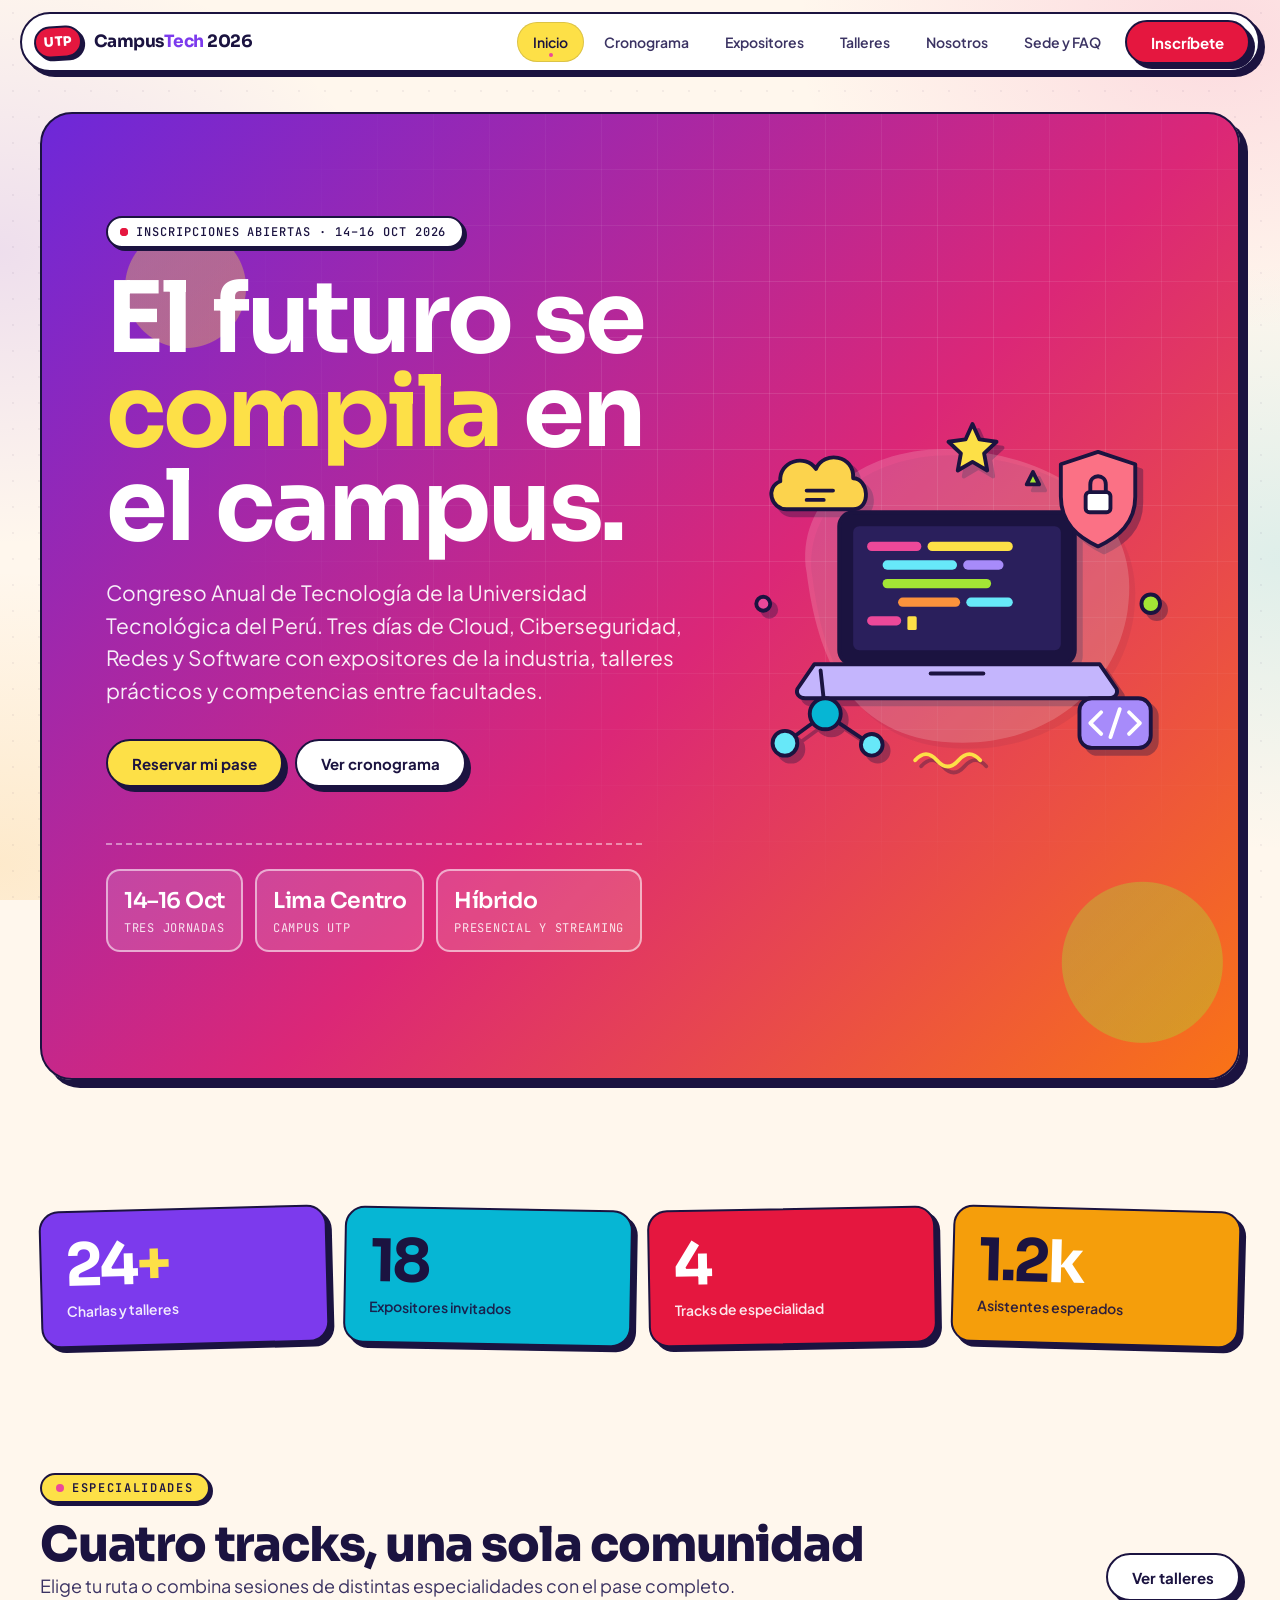
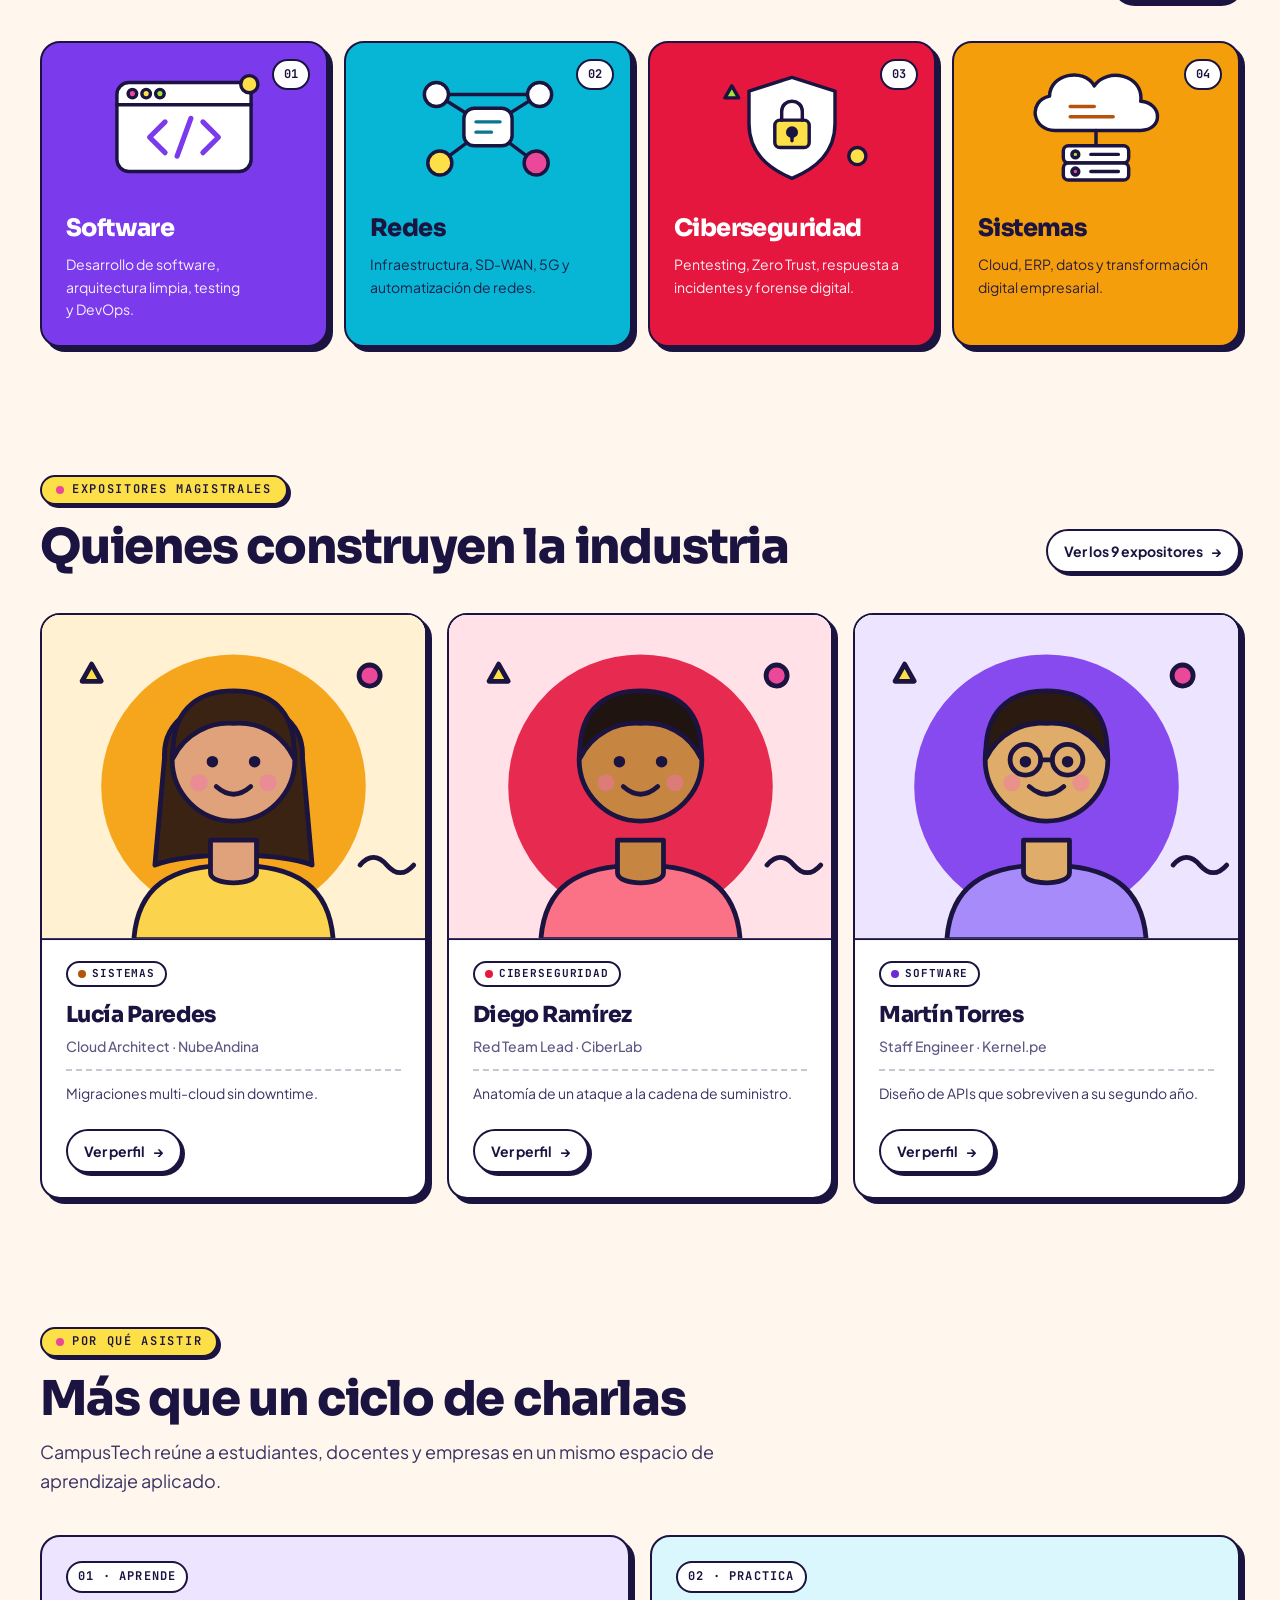
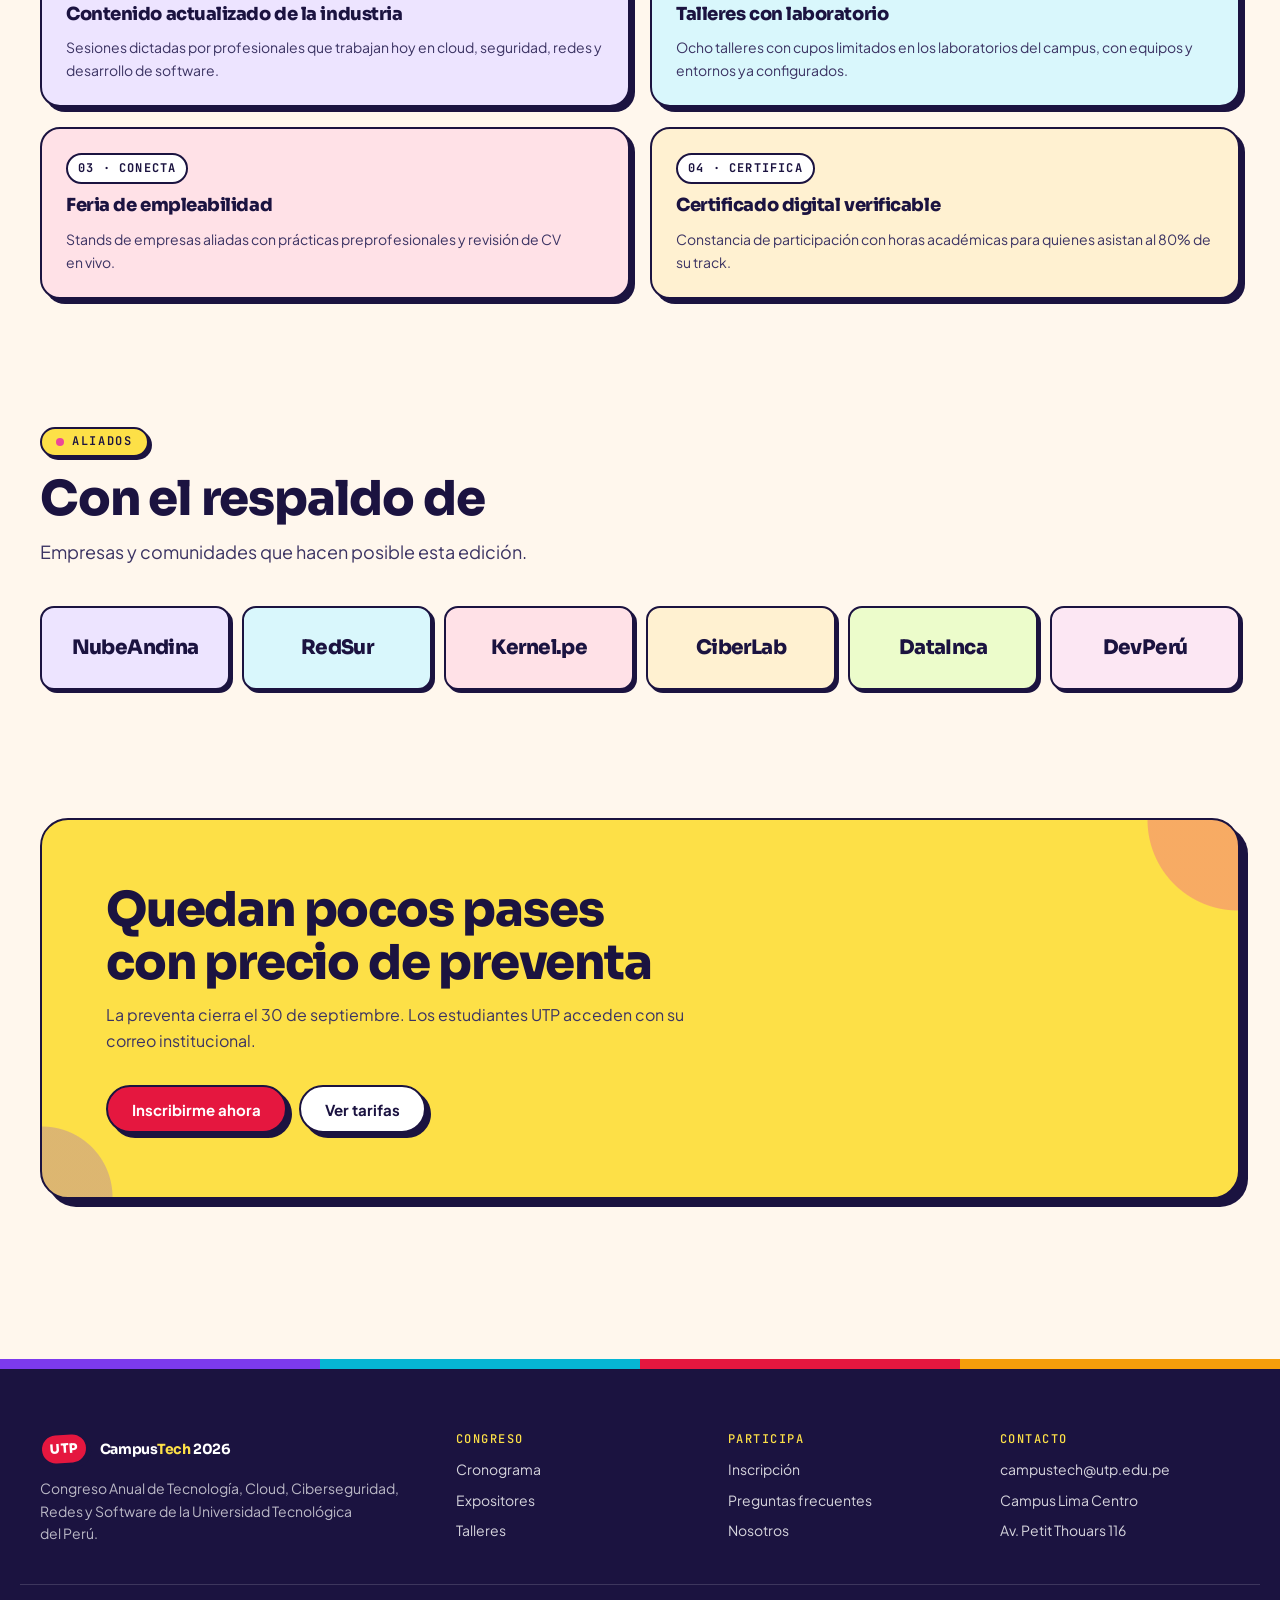
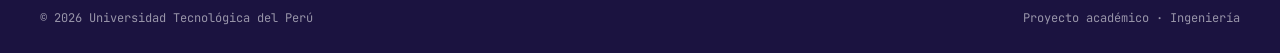
==== commit cb1dabb6: "feat(sesion-09): maquetacion avanzada con Flexbox y CSS Grid Layout" ====
--- a/index.html
+++ b/index.html
@@ -11,6 +11,7 @@
   <link rel="stylesheet" href="css/styles.css">
   <link rel="stylesheet" href="css/animations.css">
   <link rel="stylesheet" href="css/responsive.css">
+  <link rel="stylesheet" href="css/festival.css">
   <link rel="stylesheet" href="css/movil.css" media="(max-width: 767.98px)">
   </head>
 <body>
--- a/css/festival.css
+++ b/css/festival.css
@@ -0,0 +1,585 @@
+/* =========================================================
+   CampusTech UTP 2026 — festival.css
+   Tema "festival": colorido y juvenil. Se carga DESPUÉS de
+   styles.css, animations.css y responsive.css y sobrescribe
+   colores, bordes y sombras. Quitar este archivo devuelve
+   el diseño original.
+   Colores por track: Software = violeta · Redes = cian ·
+   Ciberseguridad = rojo UTP · Sistemas = ámbar
+   ========================================================= */
+
+:root {
+  /* Paleta */
+  --ink:        #1b1340;
+  --ink-soft:   #3b3363;
+  --ink-mute:   #5f5885;
+  --ink-faint:  #9d97bd;
+  --bg:         #fff7ed;
+  --bg-elev-1:  #ffffff;
+  --bg-elev-2:  #ffffff;
+
+  --violet:     #7c3aed;
+  --violet-50:  #ede4ff;
+  --cyan:       #06b6d4;
+  --cyan-50:    #d9f7fc;
+  --red:        #e5173f;
+  --red-50:     #ffe1e7;
+  --amber:      #f59e0b;
+  --amber-50:   #fff1d1;
+  --pink:       #ec4899;
+  --yellow:     #fde047;
+  --lime:       #a3e635;
+
+  /* Tonos oscuros de cada track (texto sobre fondo claro) */
+  --track-software:  #6d28d9;
+  --track-redes:     #0e7490;
+  --track-seguridad: #e5173f;
+  --track-sistemas:  #b45309;
+
+  --line:        rgba(27, 19, 64, 0.14);
+  --line-strong: rgba(27, 19, 64, 0.24);
+
+  /* Bordes gruesos y sombras "sólidas" (estilo sticker) */
+  --border:    2px solid var(--ink);
+  --pop-sm:    3px 3px 0 var(--ink);
+  --pop:       5px 5px 0 var(--ink);
+  --pop-lg:    8px 8px 0 var(--ink);
+
+  --font-display: "Bricolage Grotesque", "Sora", system-ui, sans-serif;
+  --grad-text: none;
+  --ring-focus: 0 0 0 3px var(--yellow), 0 0 0 5px var(--ink);
+}
+
+/* ---------- Fondo con manchas de color y confeti ---------- */
+body {
+  background-color: var(--bg);
+  background-image:
+    radial-gradient(600px 420px at 95% 4%, rgba(236, 72, 153, 0.16), transparent 70%),
+    radial-gradient(560px 420px at 0% 28%, rgba(124, 58, 237, 0.13), transparent 70%),
+    radial-gradient(560px 420px at 100% 62%, rgba(6, 182, 212, 0.13), transparent 70%),
+    radial-gradient(600px 420px at 0% 96%, rgba(245, 158, 11, 0.15), transparent 70%);
+}
+body::before {
+  opacity: 0.5;
+  background-image:
+    radial-gradient(circle, rgba(27, 19, 64, 0.10) 1.2px, transparent 1.6px);
+  background-size: 26px 26px;
+}
+
+h1, h2, h3, h4 { font-weight: 800; letter-spacing: -0.025em; }
+/* Bricolage es más estrecha que Sora: menos interletrado negativo para que las palabras no se peguen */
+.main-title,
+.page-title { letter-spacing: -0.03em; word-spacing: 0.04em; }
+
+/* Píldora "en vivo": crece si el texto pasa a dos líneas */
+.live-pill { height: auto; min-height: 32px; padding-block: 6px; line-height: 1.3; }
+h2 { font-size: clamp(2rem, 1.3rem + 2.4vw, 3rem); }
+
+:focus-visible { outline: 3px solid var(--ink); outline-offset: 3px; border-radius: 6px; }
+
+/* ---------- Encabezados de sección ---------- */
+.section-eyebrow {
+  height: 30px;
+  padding: 0 14px;
+  color: var(--ink);
+  font-weight: 600;
+  background: var(--yellow);
+  border: var(--border);
+  border-radius: var(--r-pill);
+  box-shadow: var(--pop-sm);
+  margin-bottom: var(--sp-4);
+}
+.section-eyebrow::before {
+  width: 8px;
+  height: 8px;
+  border-radius: 50%;
+  background: var(--pink);
+}
+.section-subtitle { color: var(--ink-soft); }
+
+/* ---------- Header ---------- */
+.header-container {
+  background: #fff;
+  border: var(--border);
+  box-shadow: var(--pop);
+  -webkit-backdrop-filter: none;
+  backdrop-filter: none;
+}
+.site-header.is-scrolled .header-container { background: #fff; border-color: var(--ink); }
+.utp-badge {
+  background: var(--red);
+  border: var(--border);
+  box-shadow: var(--pop-sm);
+  transform: rotate(-4deg);
+}
+.logo em { color: var(--violet); }
+.nav-link { font-weight: 600; color: var(--ink-soft); }
+.nav-link:hover { color: var(--ink); background: var(--violet-50); }
+.nav-link.active,
+.nav-link[aria-current="page"] { color: var(--ink); background: var(--yellow); }
+.nav-link.active::after,
+.nav-link[aria-current="page"]::after { background: var(--pink); box-shadow: none; }
+.hamburger-btn { border: var(--border); background: var(--yellow); }
+
+@media (max-width: 960px) {
+  .header-container { background: #fff; }
+  .main-nav { background: var(--bg); border-left: var(--border); }
+}
+
+/* ---------- Botones ---------- */
+.btn-primary,
+.btn-secondary,
+.btn-card,
+.btn-filter {
+  border: var(--border);
+  font-weight: 700;
+}
+.btn-primary {
+  color: #fff;
+  background: var(--red);
+  box-shadow: var(--pop);
+}
+.btn-primary::before { display: none; }
+.btn-primary:hover {
+  color: #fff;
+  filter: none;
+  transform: translate(-2px, -2px);
+  box-shadow: 7px 7px 0 var(--ink);
+}
+.btn-primary:active { transform: translate(3px, 3px); box-shadow: 2px 2px 0 var(--ink); filter: none; }
+
+.btn-secondary {
+  color: var(--ink);
+  background: #fff;
+  box-shadow: var(--pop);
+  -webkit-backdrop-filter: none;
+  backdrop-filter: none;
+}
+.btn-secondary:hover {
+  color: var(--ink);
+  background: var(--yellow);
+  border-color: var(--ink);
+  transform: translate(-2px, -2px);
+  box-shadow: 7px 7px 0 var(--ink);
+}
+
+.btn-card {
+  color: var(--ink);
+  background: #fff;
+  box-shadow: var(--pop-sm);
+}
+.btn-card:hover {
+  color: var(--ink);
+  background: var(--yellow);
+  border-color: var(--ink);
+  box-shadow: 5px 5px 0 var(--ink);
+  transform: translate(-1px, -1px);
+}
+
+.btn-filter {
+  color: var(--ink);
+  background: #fff;
+  font-weight: 600;
+}
+.btn-filter:hover { color: var(--ink); background: var(--violet-50); border-color: var(--ink); }
+.btn-filter.active,
+.btn-filter[aria-pressed="true"] {
+  color: #fff;
+  background: var(--violet);
+  border-color: var(--ink);
+  box-shadow: var(--pop-sm);
+}
+
+/* ---------- Hero de portada ---------- */
+.hero-banner {
+  color: #fff;
+  border: var(--border);
+  border-radius: 32px;
+  box-shadow: var(--pop-lg);
+  background:
+    radial-gradient(circle at 12% 18%, rgba(253, 224, 71, 0.35) 0 60px, transparent 61px),
+    radial-gradient(circle at 92% 88%, rgba(163, 230, 53, 0.35) 0 80px, transparent 81px),
+    linear-gradient(135deg, #6d28d9 0%, #db2777 55%, #f97316 100%);
+}
+.hero-banner::before {
+  background-image:
+    linear-gradient(rgba(255, 255, 255, 0.10) 1px, transparent 1px),
+    linear-gradient(90deg, rgba(255, 255, 255, 0.10) 1px, transparent 1px);
+}
+.hero-banner::after { display: none; }
+
+.hero-banner h1,
+.hero-banner .main-title,
+.hero-banner .page-title { color: #fff; }
+.main-title span,
+.page-title span {
+  color: var(--yellow);
+  -webkit-text-fill-color: var(--yellow);
+  background: none;
+  animation: none;
+}
+.hero-banner .tagline { color: rgba(255, 255, 255, 0.92); }
+
+.hero-banner .live-pill {
+  color: var(--ink);
+  background: #fff;
+  border: var(--border);
+  box-shadow: var(--pop-sm);
+}
+.hero-banner .live-dot,
+.hero-banner .live-dot::after { background: var(--red); box-shadow: none; }
+
+.hero-banner .btn-primary { color: var(--ink); background: var(--yellow); }
+.hero-banner .btn-primary:hover { color: var(--ink); }
+
+.hero-meta { border-top: 2px dashed rgba(255, 255, 255, 0.45); color: rgba(255, 255, 255, 0.85); gap: var(--sp-3); }
+.hero-meta > div {
+  padding: var(--sp-3) var(--sp-4);
+  background: rgba(255, 255, 255, 0.14);
+  border: 2px solid rgba(255, 255, 255, 0.55);
+  border-radius: var(--r-md);
+}
+.hero-meta strong { color: #fff; }
+
+/* Ilustración del hero: segunda columna en escritorio */
+.hero-art {
+  width: 100%;
+  max-width: 460px;
+  height: auto;
+  filter: drop-shadow(6px 6px 0 rgba(27, 19, 64, 0.35));
+  animation: flotar 6s ease-in-out infinite !important;
+}
+@keyframes flotar {
+  0%, 100% { transform: translateY(0) rotate(0deg); }
+  50%      { transform: translateY(-12px) rotate(-1.5deg); }
+}
+@media (min-width: 1025px) {
+  .hero-banner:has(.hero-art) {
+    display: grid;
+    grid-template-columns: minmax(0, 1.25fr) minmax(0, 0.9fr);
+    column-gap: var(--sp-8);
+    align-items: center;
+  }
+  .hero-banner:has(.hero-art) > :not(.hero-art) { grid-column: 1; justify-self: start; }
+  .hero-banner > .hero-art { grid-column: 2; grid-row: 1 / span 6; justify-self: end; }
+  .page-hero > .hero-art { max-width: 300px; }
+}
+@media (max-width: 1024px) {
+  .hero-art { max-width: 300px; margin-inline: auto; }
+  .page-hero > .hero-art { display: none; }
+}
+
+/* ---------- Héroes de páginas internas: un color por página ---------- */
+.page-hero { background: linear-gradient(135deg, #6d28d9, #a855f7); }
+.page-hero.hero--cyan   { background: linear-gradient(135deg, #0e7490, #06b6d4 60%, #22d3ee); }
+.page-hero.hero--violet { background: linear-gradient(135deg, #5b21b6, #7c3aed 55%, #c026d3); }
+.page-hero.hero--orange { background: linear-gradient(135deg, #c2410c, #f97316 55%, #f59e0b); }
+.page-hero.hero--pink   { background: linear-gradient(135deg, #be185d, #ec4899 55%, #f472b6); }
+.page-hero.hero--teal   { background: linear-gradient(135deg, #065f46, #059669 55%, #34d399); }
+.page-hero .breadcrumb,
+.page-hero .breadcrumb a { color: rgba(255, 255, 255, 0.8); }
+.page-hero .breadcrumb span[aria-current] { color: #fff; }
+.page-hero .breadcrumb a:hover { color: var(--yellow); }
+
+/* ---------- Cifras: bloques de color ---------- */
+.stats-grid {
+  gap: var(--sp-4);
+  border: 0;
+  background: none;
+  overflow: visible;
+}
+.stat {
+  border: var(--border) !important;
+  border-radius: var(--r-lg);
+  box-shadow: var(--pop);
+  color: #fff;
+}
+.stat:nth-child(1) { background: var(--violet); transform: rotate(-1.5deg); }
+.stat:nth-child(2) { background: var(--cyan); color: var(--ink); transform: rotate(1deg); }
+.stat:nth-child(3) { background: var(--red); transform: rotate(-1deg); }
+.stat:nth-child(4) { background: var(--amber); color: var(--ink); transform: rotate(1.5deg); }
+.stat strong { color: inherit; font-size: clamp(2.5rem, 1.6rem + 2.6vw, 3.75rem); }
+.stat strong em { color: var(--yellow); }
+.stat:nth-child(2) strong em,
+.stat:nth-child(4) strong em { color: #fff; }
+.stat span { color: inherit; opacity: 0.9; font-weight: 600; }
+
+/* ---------- Tracks: tarjetas de color con ilustración ---------- */
+.track-card {
+  min-height: 0;
+  border: var(--border);
+  box-shadow: var(--pop);
+  color: #fff;
+  background: var(--accent);
+}
+.track-card.software  { --accent: var(--violet); }
+.track-card.redes     { --accent: var(--cyan); color: var(--ink); }
+.track-card.seguridad { --accent: var(--red); }
+.track-card.sistemas  { --accent: var(--amber); color: var(--ink); }
+.track-card::before { background: radial-gradient(300px circle at var(--mx, 50%) var(--my, 0%), rgba(255, 255, 255, 0.28), transparent 60%); }
+.track-card::after { display: none; }
+.track-card:hover {
+  transform: translate(-3px, -6px) rotate(-1deg);
+  border-color: var(--ink);
+  box-shadow: 9px 11px 0 var(--ink);
+}
+.track-card h3 { margin-top: var(--sp-2); color: inherit; font-size: 1.5rem; }
+.track-card p { color: inherit; opacity: 0.92; }
+.track-card .track-number {
+  top: var(--sp-4);
+  right: var(--sp-4);
+  padding: 4px 10px;
+  color: var(--ink);
+  font-weight: 700;
+  background: #fff;
+  border: var(--border);
+  border-radius: var(--r-pill);
+}
+.track-card .track-icon { display: none; }
+.track-art {
+  width: 100%;
+  height: 120px;
+  object-fit: contain;
+  margin-bottom: var(--sp-2);
+  transition: transform var(--dur-3) var(--ease-spring);
+}
+.track-card:hover .track-art { transform: scale(1.06) rotate(-3deg); }
+
+/* ---------- Badges ---------- */
+.badge {
+  font-weight: 700;
+  color: var(--ink);
+  background: #fff;
+  border: var(--border);
+}
+.badge::before { width: 8px; height: 8px; background: var(--b); box-shadow: none; }
+.badge-urgent {
+  color: var(--ink);
+  background: var(--yellow);
+  border: var(--border);
+  box-shadow: var(--pop-sm);
+  animation: none;
+}
+
+/* ---------- Expositores ---------- */
+.speaker-card {
+  border: var(--border);
+  box-shadow: var(--pop);
+}
+.speaker-card:hover {
+  transform: translate(-3px, -5px);
+  border-color: var(--ink);
+  box-shadow: 9px 10px 0 var(--ink);
+}
+.speaker-card img,
+.speaker-card .speaker-photo {
+  filter: none;
+  border-bottom: var(--border);
+}
+.speaker-card:hover img,
+.speaker-card:hover .speaker-photo { filter: none; transform: none; }
+.speaker-card > img + .speaker-body::before,
+.speaker-card > .speaker-photo + .speaker-body::before { display: none; }
+.speaker-body h3 { font-size: 1.375rem; }
+.speaker-topic { border-top: 2px dashed var(--line-strong); }
+
+/* ---------- Tarjetas informativas: color rotativo ---------- */
+.info-card {
+  border: var(--border);
+  box-shadow: var(--pop);
+  background: #fff;
+}
+.info-card .label {
+  justify-self: start;
+  padding: 4px 10px;
+  font-weight: 700;
+  color: var(--ink);
+  background: var(--violet-50);
+  border: var(--border);
+  border-radius: var(--r-pill);
+}
+.two-col > .info-card:nth-child(4n+1),
+.contact-grid > .info-card:nth-child(3n+1) { background: var(--violet-50); }
+.two-col > .info-card:nth-child(4n+2),
+.contact-grid > .info-card:nth-child(3n+2) { background: var(--cyan-50); }
+.two-col > .info-card:nth-child(4n+3),
+.contact-grid > .info-card:nth-child(3n+3) { background: var(--red-50); }
+.two-col > .info-card:nth-child(4n+4) { background: var(--amber-50); }
+.two-col > .info-card .label,
+.contact-grid > .info-card .label { background: #fff; }
+.info-card p { color: var(--ink-soft); }
+
+/* ---------- Patrocinadores ---------- */
+.sponsor {
+  color: var(--ink);
+  border: var(--border);
+  box-shadow: var(--pop-sm);
+  font-size: 1.25rem;
+  font-weight: 800;
+}
+.sponsor:nth-child(6n+1) { background: var(--violet-50); }
+.sponsor:nth-child(6n+2) { background: var(--cyan-50); }
+.sponsor:nth-child(6n+3) { background: var(--red-50); }
+.sponsor:nth-child(6n+4) { background: var(--amber-50); }
+.sponsor:nth-child(6n+5) { background: #ecfccb; }
+.sponsor:nth-child(6n+6) { background: #fce7f3; }
+.sponsor:hover { color: var(--ink); border-color: var(--ink); background: var(--yellow); transform: rotate(-2deg); }
+
+/* ---------- Banda CTA ---------- */
+.cta-band {
+  border: var(--border);
+  box-shadow: var(--pop-lg);
+  background:
+    radial-gradient(circle at 100% 0%, rgba(236, 72, 153, 0.35) 0 90px, transparent 91px),
+    radial-gradient(circle at 0% 100%, rgba(124, 58, 237, 0.25) 0 70px, transparent 71px),
+    var(--yellow);
+}
+.cta-band p { color: var(--ink-soft); }
+.cta-band .btn-secondary { background: #fff; }
+
+/* ---------- Listas ---------- */
+.check-list li::before {
+  top: 0.3em;
+  width: 18px;
+  height: 18px;
+  border: var(--border);
+  border-radius: 6px;
+  background: var(--lime);
+  box-shadow: none;
+}
+.objectives-list li,
+.main-content ol.objectives li {
+  border: var(--border);
+  box-shadow: var(--pop-sm);
+}
+.objectives-list li::before { color: var(--violet); font-weight: 800; }
+
+/* ---------- Tablas ---------- */
+.table-responsive {
+  border: var(--border);
+  box-shadow: var(--pop);
+  background: #fff;
+}
+.custom-table thead th { color: #fff; background: var(--ink); }
+.custom-table thead .recommended { color: var(--ink); background: var(--yellow); }
+.custom-table thead .recommended::after { background: var(--red); }
+.custom-table .recommended { background: #fefce8; }
+.custom-table tbody tr:hover .recommended { background: #fef9c3; }
+.custom-table tbody tr:hover > * { background: var(--violet-50); }
+.custom-table .highlight-row > * { background: #fef9c3; }
+.custom-table .highlight-row:hover > * { background: #fef08a; }
+.custom-table .highlight-row > :first-child { box-shadow: inset 5px 0 0 var(--pink); }
+.custom-table .check { color: #15803d; }
+
+/* ---------- Talleres ---------- */
+.workshop-card {
+  --accent: var(--violet);
+  border: var(--border);
+  box-shadow: var(--pop);
+  overflow: hidden;
+  padding-top: calc(var(--sp-6) + 14px);
+}
+.workshop-card::before {
+  content: "";
+  position: absolute;
+  inset: 0 0 auto 0;
+  height: 14px;
+  background: var(--accent);
+  border-bottom: var(--border);
+}
+.workshop-card[data-track="software"]  { --accent: var(--violet); }
+.workshop-card[data-track="redes"]     { --accent: var(--cyan); }
+.workshop-card[data-track="seguridad"] { --accent: var(--red); }
+.workshop-card[data-track="sistemas"]  { --accent: var(--amber); }
+.workshop-card:hover {
+  transform: translate(-3px, -4px);
+  border-color: var(--ink);
+  box-shadow: 8px 9px 0 var(--ink);
+}
+.workshop-meta span {
+  padding: 4px 8px;
+  border: 1.5px solid var(--line-strong);
+  border-radius: var(--r-xs);
+  background: var(--bg);
+}
+.workshop-foot { border-top: 2px dashed var(--line-strong); }
+.capacity-bar { height: 12px; border: var(--border); background: #fff; }
+.capacity-fill { background: var(--accent); }
+.capacity-fill.is-low { background: repeating-linear-gradient(45deg, var(--red) 0 8px, #fb7185 8px 16px); }
+
+/* ---------- FAQ ---------- */
+.faq-item { border: var(--border); box-shadow: var(--pop-sm); background: #fff; }
+.faq-item[open] { background: var(--violet-50); }
+
+/* ---------- Nosotros ---------- */
+.mission-card {
+  border: var(--border);
+  box-shadow: var(--pop-lg);
+  background:
+    radial-gradient(circle at 96% 10%, rgba(253, 224, 71, 0.6) 0 50px, transparent 51px),
+    var(--cyan-50);
+}
+.timeline::before { width: 3px; background: linear-gradient(180deg, var(--violet), var(--pink), var(--amber)); }
+.timeline li::before { background: var(--yellow); border: var(--border); box-shadow: none; }
+.timeline time { color: var(--violet); font-weight: 700; }
+.team-card { border: var(--border); box-shadow: var(--pop-sm); }
+.team-card .avatar { color: #fff; border: var(--border); background: var(--violet); }
+.team-card:nth-child(4n+2) .avatar { background: var(--cyan); color: var(--ink); }
+.team-card:nth-child(4n+3) .avatar { background: var(--red); }
+.team-card:nth-child(4n+4) .avatar { background: var(--amber); color: var(--ink); }
+.audio-card { border: var(--border); box-shadow: var(--pop); }
+video { border: var(--border); box-shadow: var(--pop); background: var(--ink); object-fit: cover; }
+
+/* ---------- Sede: mapa ilustrado ---------- */
+.map-frame {
+  border: var(--border);
+  box-shadow: var(--pop);
+  background: url("../assets/img/mapa.svg") center / cover no-repeat;
+}
+.map-frame::before, .map-frame::after { display: none; }
+.map-pin { color: var(--ink); background: #fff; border: var(--border); box-shadow: var(--pop-sm); font-weight: 700; }
+
+/* ---------- Formulario y modal ---------- */
+.form-card,
+.modal-container {
+  border: var(--border);
+  box-shadow: var(--pop-lg);
+}
+.form-card legend { color: var(--violet); }
+.form-intro .page-title span { color: var(--pink); -webkit-text-fill-color: var(--pink); }
+.form-intro .live-pill { background: var(--yellow); border: var(--border); color: var(--ink); box-shadow: var(--pop-sm); }
+.form-art { display: block; width: min(280px, 70%); margin: 0 auto var(--sp-4); }
+.radio-options label { border: var(--border); }
+.radio-options label:has(input:checked) { background: var(--yellow); box-shadow: var(--pop-sm); }
+input, select, textarea { border-width: 2px; }
+.modal-close-btn { border: var(--border); background: var(--yellow); }
+
+/* ---------- Footer ---------- */
+.site-footer {
+  margin-top: var(--sp-16);
+  color: rgba(255, 255, 255, 0.75);
+  background: var(--ink);
+  border-top: 0;
+}
+.site-footer::before {
+  content: "";
+  display: block;
+  height: 10px;
+  background: linear-gradient(90deg, var(--violet) 0 25%, var(--cyan) 25% 50%, var(--red) 50% 75%, var(--amber) 75%);
+}
+.site-footer .logo,
+.site-footer .logo:hover { color: #fff; }
+.site-footer .logo em { color: var(--yellow); }
+.footer-col h4 { color: var(--yellow); }
+.footer-col a { color: rgba(255, 255, 255, 0.82); }
+.footer-col a:hover { color: var(--yellow); }
+.footer-col p { color: rgba(255, 255, 255, 0.7); }
+.footer-bottom { color: rgba(255, 255, 255, 0.55); border-top-color: rgba(255, 255, 255, 0.15); }
+
+/* ---------- Móvil: sin giros, sombras más cortas ---------- */
+@media (max-width: 767.98px) {
+  .stat:nth-child(n) { transform: none; }
+  .stats-grid { grid-template-columns: repeat(2, minmax(0, 1fr)); }
+  .hero-banner { box-shadow: var(--pop); }
+  .track-art { height: 96px; }
+}
